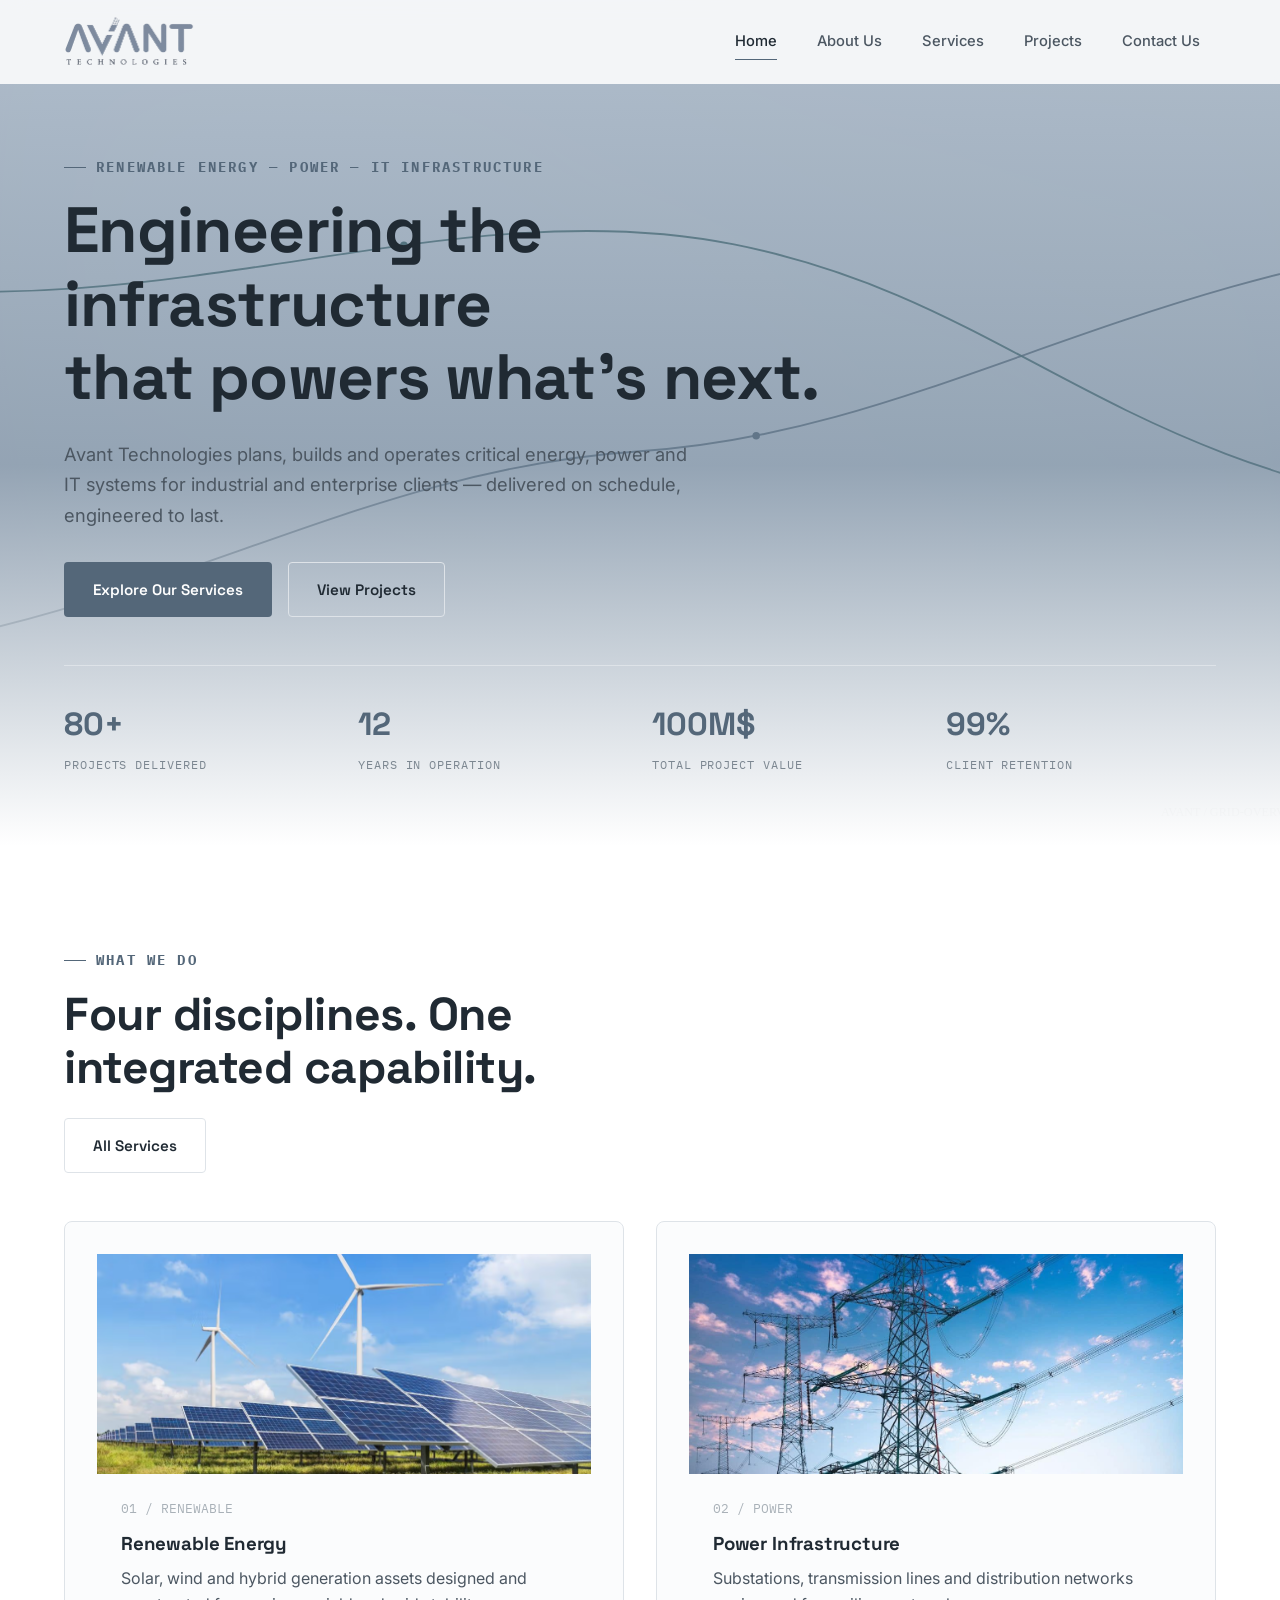
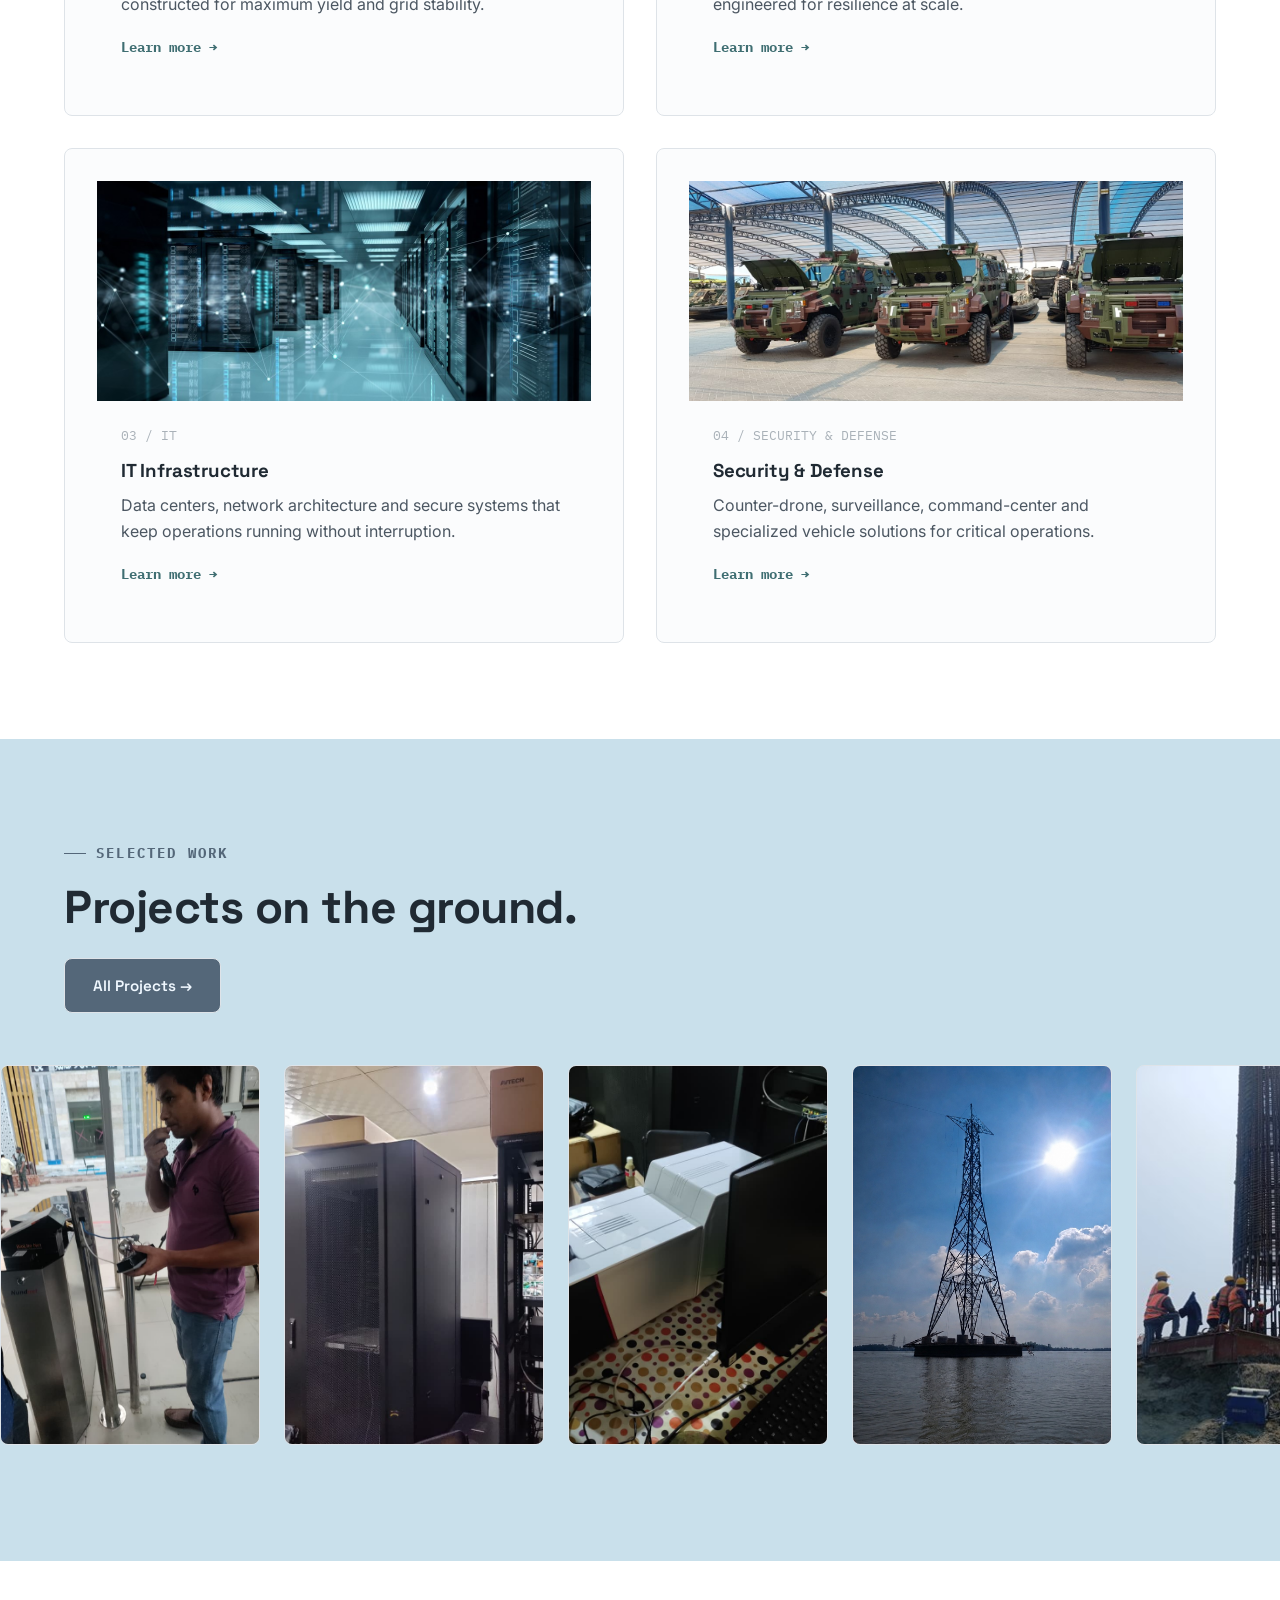
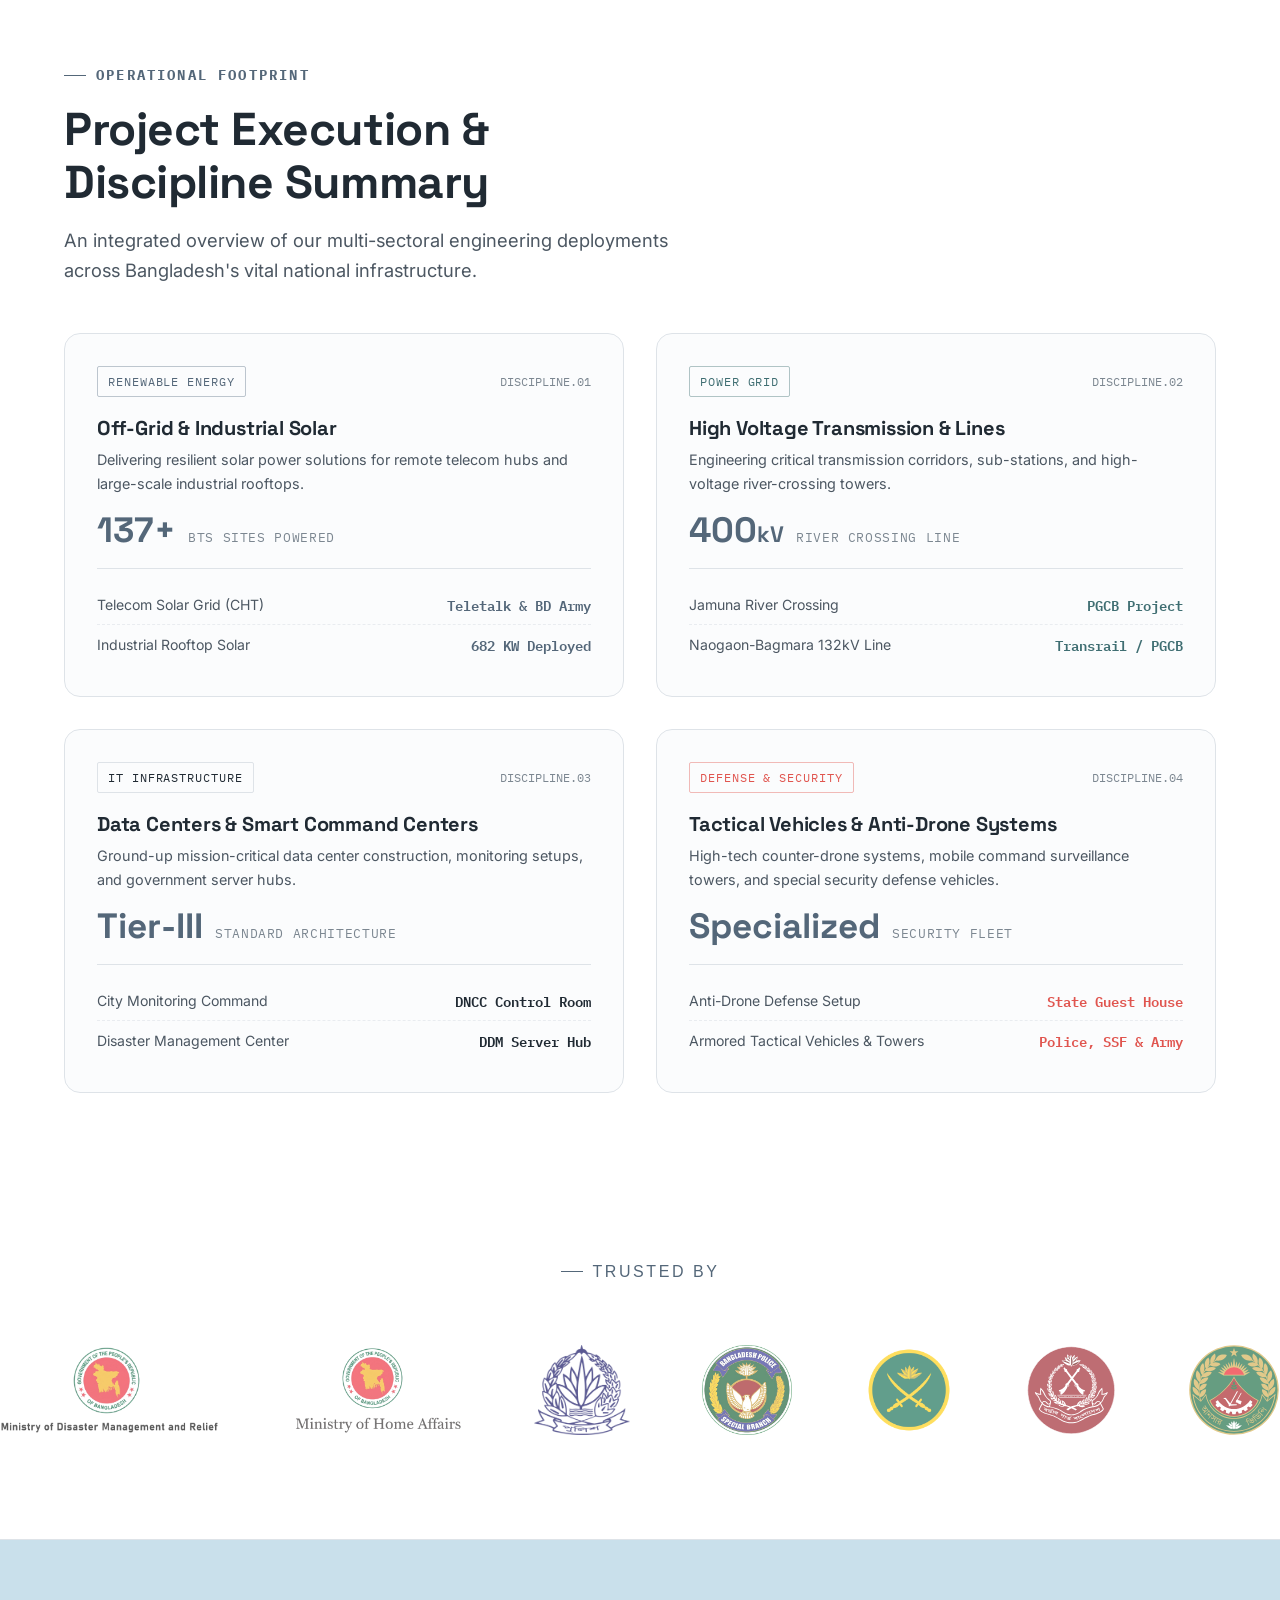
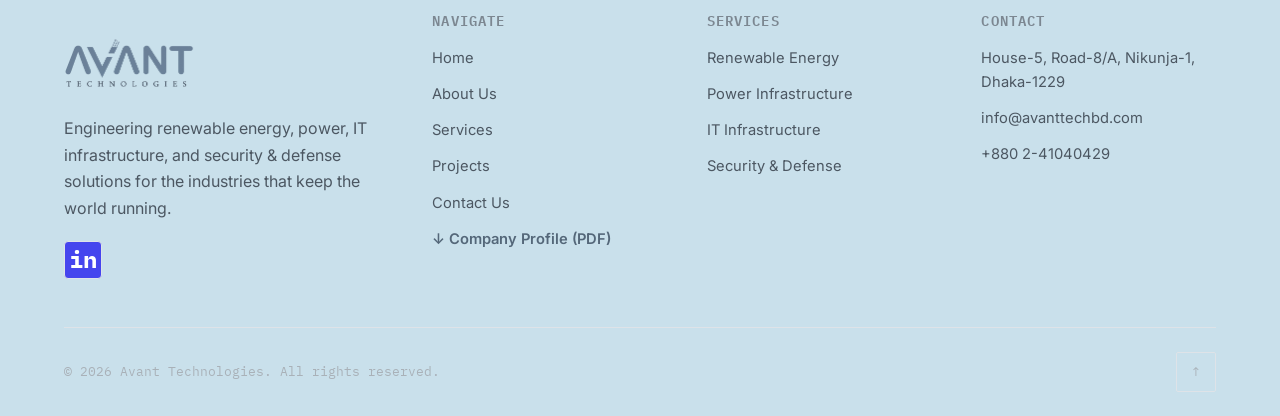
==== index.html @ 306dbb92 "August 25 2" ====
<!DOCTYPE html>
<html lang="en">
<head>
<meta charset="UTF-8">
<meta name="viewport" content="width=device-width, initial-scale=1.0">
<title>AVANT TECHNOLOGIES</title>
<meta name="description" content="Avant Technologies designs, builds and operates renewable energy, power infrastructure, IT infrastructure, and security &amp; defense solutions for industrial and enterprise clients.">
<link rel="icon" type="image/png" href="images/Avant Titel logo.png">

<!-- Fonts -->
<link rel="preconnect" href="https://fonts.googleapis.com">
<link rel="preconnect" href="https://fonts.gstatic.com" crossorigin>
<link href="https://fonts.googleapis.com/css2?family=Space+Grotesk:wght@500;600;700&family=Inter:wght@400;500;600&family=IBM+Plex+Mono:wght@400;500;600&display=swap" rel="stylesheet">

<!-- Global stylesheet -->
<link rel="stylesheet" href="css/universal.css">

<!-- ============================================================
     PAGE-SPECIFIC STYLES & DUAL-SIDE SLIDE SCROLL ANIMATIONS
     ============================================================ -->
<style>
  /* ---- Dynamic Two-Side Slide Animations ---- */
  .reveal-left {
    opacity: 0;
    transform: translateX(-60px);
    transition: opacity 1.5s cubic-bezier(0.16, 1, 0.3, 1), transform 1.5s cubic-bezier(0.16, 1, 0.3, 1);
    will-change: opacity, transform;
  }

  .reveal-right {
    opacity: 0;
    transform: translateX(60px);
    transition: opacity 1.5s cubic-bezier(0.16, 1, 0.3, 1), transform 1.5s cubic-bezier(0.16, 1, 0.3, 1);
    will-change: opacity, transform;
  }

  .reveal-left.is-visible,
  .reveal-right.is-visible {
    opacity: 1;
    transform: translateX(0);
  }

  /* Stagger Delays */
  .reveal-delay-1 { transition-delay: 0.1s; }
  .reveal-delay-2 { transition-delay: 0.22s; }
  .reveal-delay-3 { transition-delay: 0.34s; }
  .reveal-delay-4 { transition-delay: 0.46s; }

  /* ---- Hero Background Animation ---- */
  .home-hero { 
    position: relative; 
    min-height: 94vh; 
    display: flex; 
    align-items: flex-end; 
    background: #0d131a; 
    overflow: hidden; 
  }
  .hero-bg-glow {
    position: absolute;
    inset: 0;
    z-index: 0;
    background: 
      radial-gradient(circle at 20% 30%, rgba(84, 103, 121, 0.35) 0%, transparent 50%),
      radial-gradient(circle at 80% 70%, rgba(63, 110, 114, 0.3) 0%, transparent 50%),
      radial-gradient(circle at 50% 50%, rgba(130, 148, 167, 0.15) 0%, transparent 60%);
    filter: blur(50px);
    animation: heroPulse 12s ease-in-out infinite alternate;
  }
  @keyframes heroPulse {
    0% { transform: scale(1) translate(0, 0); }
    50% { transform: scale(1.08) translate(-2%, 2%); }
    100% { transform: scale(1.04) translate(2%, -2%); }
  }

  .hero-stats{ display:grid; grid-template-columns:repeat(4, 1fr); gap:24px; margin-top:48px; padding-top:32px; border-top:1px solid var(--line-700); width:100%; }
  .hero-stat .num{ font-family:var(--font-display); font-size:2rem; font-weight:700; color:var(--amber-500); }
  .hero-stat .lab{ font-family:var(--font-mono); font-size:.72rem; letter-spacing:.08em; text-transform:uppercase; color:var(--text-500); margin-top:4px; }

  /* ---- Services summary ---- */
  .svc-summary-card { 
    display: flex; 
    flex-direction: column; 
    border: 1px solid var(--line-700); 
    border-radius: var(--radius-md); 
    overflow: hidden; 
    background: var(--panel-700); 
    width: 100%; 
    transition: transform .4s cubic-bezier(0.16, 1, 0.3, 1), border-color .4s var(--ease), box-shadow .4s var(--ease); 
  }
  .svc-summary-card:hover { 
    transform: translateY(-8px); 
    border-color: var(--amber-500); 
    box-shadow: 0 16px 32px rgba(0,0,0,0.06);
  }
  
  .card-image-wrapper { width: 100%; height: 220px; overflow: hidden; background-color: var(--line-700); }
  .card-image-wrapper img { width: 100%; height: 100%; object-fit: cover; display: block; transition: transform .6s var(--ease); }
  .svc-summary-card:hover .card-image-wrapper img { transform: scale(1.06); }
  
  .card-content { padding: 24px; display: flex; flex-direction: column; flex-grow: 1; }
  .svc-summary-card .num{ font-family:var(--font-mono); font-size:.8rem; color:var(--text-700); }
  .svc-summary-card h3{ margin-top:14px; margin-bottom:10px; }
  .svc-summary-card a.svc-link{ display:inline-flex; align-items:center; gap:8px; margin-top:auto; padding-top:18px; font-family:var(--font-mono); font-size:.9rem; color:var(--teal-500); font-weight: bold; }
  .svc-summary-card a.svc-link .arrow{ transition:transform .3s var(--ease); }
  .svc-summary-card:hover a.svc-link .arrow{ transform:translateX(6px); }

  /* ---- Projects Infinite Portrait Slider ---- */
  .project-slider-viewport { overflow: hidden; width: 100%; padding-block: 20px; }
  .project-slider-track { display: flex; align-items: center; gap: 24px; width: max-content; animation: image-chain-scroll 35s linear infinite; }
  .project-slider-track:hover { animation-play-state: paused; }
  
  .project-slide-img { 
    width: 260px; 
    height: 380px; 
    aspect-ratio: 3 / 4;
    object-fit: cover; 
    border-radius: var(--radius-md); 
    border: 1px solid var(--line-700); 
    transition: transform .35s var(--ease), border-color .35s var(--ease), box-shadow .35s var(--ease);
    flex-shrink: 0;
  }
  .project-slide-img:hover { transform: translateY(-8px) scale(1.02); border-color: var(--amber-500); box-shadow: 0 12px 28px rgba(0,0,0,0.12); }

  @keyframes image-chain-scroll {
    from { transform: translateX(0); }
    to { transform: translateX(-50%); }
  }

  /* ---- NEW PROJECT EXECUTION & CAPABILITY SUMMARY GRID ---- */
  .summary-container {
    display: grid;
    grid-template-columns: 1fr 1fr;
    gap: 32px;
  }
  @media (max-width: 900px) {
    .summary-container { grid-template-columns: 1fr; }
  }

  .cap-card {
    background: var(--panel-700);
    border: 1px solid var(--line-700);
    border-radius: var(--radius-lg);
    padding: 32px;
    display: flex;
    flex-direction: column;
    justify-content: space-between;
    transition: transform .35s var(--ease), border-color .35s var(--ease), box-shadow .35s var(--ease);
  }
  .cap-card:hover {
    transform: translateY(-6px);
    border-color: var(--amber-500);
    box-shadow: 0 14px 30px rgba(0,0,0,0.05);
  }
  .cap-card-header {
    display: flex;
    justify-content: space-between;
    align-items: center;
    margin-bottom: 20px;
  }
  .cap-card-title {
    font-size: 1.25rem;
    font-weight: 700;
  }
  .cap-stat-row {
    display: flex;
    align-items: baseline;
    gap: 12px;
    margin-top: 16px;
    margin-bottom: 20px;
  }
  .cap-stat-num {
    font-family: var(--font-display);
    font-size: 2.2rem;
    font-weight: 700;
    color: var(--amber-500);
    line-height: 1;
  }
  .cap-stat-label {
    font-family: var(--font-mono);
    font-size: 0.8rem;
    color: var(--text-500);
    text-transform: uppercase;
    letter-spacing: .05em;
  }
  .cap-highlights {
    border-top: 1px solid var(--line-700);
    padding-top: 16px;
    margin-top: auto;
  }
  .cap-highlight-item {
    display: flex;
    align-items: center;
    justify-content: space-between;
    padding: 8px 0;
    font-size: 0.88rem;
    border-bottom: 1px dashed rgba(222, 227, 232, 0.6);
  }
  .cap-highlight-item:last-child {
    border-bottom: none;
  }

  .tag-security { color: #E0554F; border-color: rgba(224, 85, 79, 0.4); }

  /* ---- Clients marquee ---- */
  .clients-viewport{ overflow:hidden; padding-block:40px; }
  .clients-track{ display:flex; align-items:center; gap:72px; width:max-content; animation:scroll-x 26s linear infinite; }
  .clients-track img{ height:90px; width:auto; opacity:.65; transition:opacity .3s, transform .3s; }
  .clients-track img:hover{ opacity:1; transform: scale(1.05); }
  @keyframes scroll-x{ from{ transform:translateX(0); } to{ transform:translateX(-50%); } }

  @media (max-width: 700px) {
    .home-hero { min-height: 82vh; }
    .hero-stats { grid-template-columns: repeat(2, 1fr); gap: 16px; margin-top: 32px; padding-top: 24px; }
    .hero-stat .num { font-size: 1.6rem; }
    .card-image-wrapper { height: 200px; }
    .project-slide-img { width: 210px; height: 300px; }
    .project-slider-track { gap: 16px; animation-duration: 28s; }
    .cap-card { padding: 24px; }
    .clients-track { gap: 40px; }
    .clients-track img { height: 62px; }
  }
</style>
</head>
<body>

<!-- ============================================================
     HEADER / NAVIGATION
     ============================================================ -->
<header class="site-header">
  <div class="container nav-inner">
    <a href="index.html">
      <span><img src="images/Avant logo Transparent BG.png" alt="Avant Technologies Logo" style="width: 130px;"></span>
    </a>

    <nav class="nav-links" id="nav-links">
      <a href="index.html">Home</a>
      <a href="about.html">About Us</a>
      <a href="services.html">Services</a>
      <a href="projects.html">Projects</a>
      <a href="contact.html">Contact Us</a>
    </nav>
    <button class="nav-toggle" type="button" aria-label="Toggle navigation" aria-controls="nav-links" aria-expanded="false">
      <span></span><span></span><span></span>
    </button>
  </div>
</header>

<main>

  <!-- ============================================================
       HERO (SLIDES FROM LEFT & RIGHT)
       ============================================================ -->
  <section class="hero home-hero">
    <div class="hero-bg-glow" aria-hidden="true"></div>
    <img src="images/hero/hero-home.svg" alt="" class="hero-bg" aria-hidden="true">
    <div class="hero-scrim" aria-hidden="true"></div>
    <div class="container hero-content">
      <p class="eyebrow reveal-left">Renewable Energy — Power — IT Infrastructure</p>
      <h1 class="h1 hero-title reveal-left reveal-delay-1">Engineering the infrastructure<br>that powers what's next.</h1>
      <p class="lede mt-24 reveal-left reveal-delay-2">Avant Technologies plans, builds and operates critical energy, power and IT systems for industrial and enterprise clients — delivered on schedule, engineered to last.</p>
      <div class="hero-foot reveal-left reveal-delay-3">
        <a href="services.html" class="btn btn-primary">Explore Our Services</a>
        <a href="projects.html" class="btn btn-outline">View Projects</a>
      </div>

      <div class="hero-stats reveal-right reveal-delay-4">
        <div class="hero-stat">
          <div class="num"><span class="counter" data-target="80">0</span>+</div>
          <div class="lab">Projects Delivered</div>
        </div>
        <div class="hero-stat">
          <div class="num"><span class="counter" data-target="12">0</span></div>
          <div class="lab">Years in Operation</div>
        </div>
        <div class="hero-stat">
          <div class="num"><span class="counter" data-target="100" data-suffix="M$">0</span></div>
          <div class="lab">Total Project Value</div>
        </div>
        <div class="hero-stat">
          <div class="num"><span class="counter" data-target="99" data-suffix="%">0</span></div>
          <div class="lab">Client Retention</div>
        </div>
      </div>
    </div>
  </section>

  <!-- ============================================================
       OUR SERVICES — SUMMARY
       ============================================================ -->
  <section class="section" id="services-summary">
    <div class="container">
      <div class="flex-between section-head" style="align-items:flex-end; flex-wrap:wrap; gap:24px;">
        <div class="reveal-left">
          <p class="eyebrow">What We Do</p>
          <h2 class="h2">Four disciplines. One integrated capability.</h2>
        </div>
        <a href="services.html" class="btn btn-outline reveal-right">All Services</a>
      </div>

      <div class="grid grid-2">
        <!-- Card 1 (From Left) -->
        <div class="card svc-summary-card reveal-left reveal-delay-1">
          <div class="card-image-wrapper">
            <img src="images/services/Renewable Energy.avif" alt="Renewable Energy">
          </div>
          <div class="card-content">
            <div class="num">01 / RENEWABLE</div>
            <h3>Renewable Energy</h3>
            <p>Solar, wind and hybrid generation assets designed and constructed for maximum yield and grid stability.</p>
            <a href="services.html#renewable" class="svc-link">Learn more <span class="arrow">→</span></a>
          </div>
        </div>

        <!-- Card 2 (From Left/Center) -->
        <div class="card svc-summary-card reveal-left reveal-delay-2">
          <div class="card-image-wrapper">
            <img src="images/services/Power Infrastructure.jpg" alt="Power Infrastructure">
          </div>
          <div class="card-content">
            <div class="num">02 / POWER</div>
            <h3>Power Infrastructure</h3>
            <p>Substations, transmission lines and distribution networks engineered for resilience at scale.</p>
            <a href="services.html#power" class="svc-link">Learn more <span class="arrow">→</span></a>
          </div>
        </div>

        <!-- Card 3 (From Right) -->
        <div class="card svc-summary-card reveal-right reveal-delay-3">
          <div class="card-image-wrapper">
            <img src="images/services/IT infrastructure.jpg" alt="IT Infrastructure">
          </div>
          <div class="card-content">
            <div class="num">03 / IT</div>
            <h3>IT Infrastructure</h3>
            <p>Data centers, network architecture and secure systems that keep operations running without interruption.</p>
            <a href="services.html#it-infrastructure" class="svc-link">Learn more <span class="arrow">→</span></a>
          </div>
        </div>
        <div class="card svc-summary-card reveal-right reveal-delay-4">
          <div class="card-image-wrapper">
            <img src="images/projects/Anti Riot Truck Picture 1.jpg" alt="Security and Defense anti-drone system">
          </div>
          <div class="card-content">
            <div class="num">04 / SECURITY &amp; DEFENSE</div>
            <h3>Security &amp; Defense</h3>
            <p>Counter-drone, surveillance, command-center and specialized vehicle solutions for critical operations.</p>
            <a href="services.html#security-defense" class="svc-link">Learn more <span class="arrow">→</span></a>
          </div>
        </div>
      </div>
    </div>
  </section>

  <!-- ============================================================
       OUR PROJECTS — INFINITE PORTRAIT SLIDER
       ============================================================ -->
  <section class="section" style="background:var(--navy-800);" id="projects-showcase">
    <div class="container">
      <div class="flex-between section-head" style="align-items:flex-end; flex-wrap:wrap; gap:24px; margin-bottom:32px;">
        <div class="reveal-left">
          <p class="eyebrow">Selected Work</p>
          <h2 class="h2">Projects on the ground.</h2>
        </div>
        <a href="projects.html" class="btn btn-outline reveal-right" style="background:var(--amber-500); color: aliceblue; border-radius: 8px;">All Projects &#8594;</a>
      </div>
    </div>

    <!-- Slider Container slides from Right -->
    <div class="project-slider-viewport reveal-right reveal-delay-2">
      <div class="project-slider-track" id="project-gallery-track">
        <!-- Original Set of Images -->
        <img class="project-slide-img" src="images/projects/Ansar picture 1.jpeg" alt="Ansar Project Image 1">
        <img class="project-slide-img" src="images/projects/Ansar picture 2.jpeg" alt="Ansar Project Image 2">
        <img class="project-slide-img" src="images/projects/Ansar picture 3.jpeg" alt="Ansar Project Image 3">
        <img class="project-slide-img" src="images/projects/Project J Picture 1.jpeg" alt="Project J Picture 1">
        <img class="project-slide-img" src="images/projects/Project J Picture 2.jpg" alt="Project J Picture 2">
        <img class="project-slide-img" src="images/projects/Project J Picture 3.jpg" alt="Project J Picture 3">
        <img class="project-slide-img" src="images/projects/Project J Picture 4.jpg" alt="Project J Picture 4">
        <img class="project-slide-img" src="images/projects/Anti Drone Picture 1.jpeg" alt="Anti Drone Picture 1">
        <img class="project-slide-img" src="images/projects/Anti Drone Picture 2.jpeg" alt="Anti Drone Picture 2">
        <img class="project-slide-img" src="images/projects/Anti Drone Picture 3.jpeg" alt="Anti Drone Picture 3">
        <img class="project-slide-img" src="images/projects/Anti Riot Truck Picture 1.jpg" alt="Anti Riot Truck Picture 1">
        <img class="project-slide-img" src="images/projects/APC Picture 1.png" alt="APC Picture 1">
        <img class="project-slide-img" src="images/projects/ATV Picture 1.jpeg" alt="ATV Picture 1">
        <img class="project-slide-img" src="images/projects/ATV Picture 2.jpeg" alt="ATV Picture 2">
        <img class="project-slide-img" src="images/projects/Avant Office Picture 1.jpeg" alt="Avant Office Picture 1">
        <img class="project-slide-img" src="images/projects/Baggage Scanners Picture 1.jpeg" alt="Baggage Scanners Picture 1">
        <img class="project-slide-img" src="images/projects/Body Cam Picture 1.png" alt="Body Cam Picture 1">
        <img class="project-slide-img" src="images/projects/Body Cam Picture 2.jpeg" alt="Body Cam Picture 2">
        <img class="project-slide-img" src="images/projects/Body Cam Picture 3.jpeg" alt="Body Cam Picture 3">
        <img class="project-slide-img" src="images/projects/Body Guard Pro Picture 1.jpeg" alt="Body Guard Pro Picture 1">
        <img class="project-slide-img" src="images/projects/BSRS Picture 1.jpeg" alt="BSRS Picture 1">
        <img class="project-slide-img" src="images/projects/BSRS Picture 2.jpeg" alt="BSRS Picture 2">
        <img class="project-slide-img" src="images/projects/BSRS Picture 3.jpeg" alt="BSRS Picture 3">
        <img class="project-slide-img" src="images/projects/BTS picture 1.jpeg" alt="BTS Picture 1">
        <img class="project-slide-img" src="images/projects/BTS picture 2.jpeg" alt="BTS Picture 2">
        <img class="project-slide-img" src="images/projects/BTS picture 3.jpeg" alt="BTS Picture 3">
        <img class="project-slide-img" src="images/projects/BTS Tower Solar Picture 1.jpeg" alt="BTS Tower Solar Picture 1">
        <img class="project-slide-img" src="images/projects/BTS Tower Solar Picture 2.jpeg" alt="BTS Tower Solar Picture 2">
        <img class="project-slide-img" src="images/projects/BTS Tower Solar Picture 3.jpeg" alt="BTS Tower Solar Picture 3">
        <img class="project-slide-img" src="images/projects/Bullet Proof jacket Picture 1.png" alt="Bullet Proof Jacket Picture 1">
        <img class="project-slide-img" src="images/projects/Bullet Proof jacket Picture 2.png" alt="Bullet Proof Jacket Picture 2">
        <img class="project-slide-img" src="images/projects/Bullet Proof jacket Picture 3.png" alt="Bullet Proof Jacket Picture 3">
        <img class="project-slide-img" src="images/projects/BUP Lab Picture 1.jpeg" alt="BUP Lab Picture 1">
        <img class="project-slide-img" src="images/projects/BUP Lab Picture 2.jpeg" alt="BUP Lab Picture 2">
        <img class="project-slide-img" src="images/projects/CCV Picture 1.jpg" alt="CCV Picture 1">
        <img class="project-slide-img" src="images/projects/DDM Picture 1.jpeg" alt="DDM Picture 1">
        <img class="project-slide-img" src="images/projects/DDM Picture 2.jpeg" alt="DDM Picture 2">
        <img class="project-slide-img" src="images/projects/DDM Picture 3.jpeg" alt="DDM Picture 3">
        <img class="project-slide-img" src="images/projects/DNCC CCTV Picture 1.jpeg" alt="DNCC CCTV Picture 1">
        <img class="project-slide-img" src="images/projects/DNCC CCTV Picture 2.jpeg" alt="DNCC CCTV Picture 2">
        <img class="project-slide-img" src="images/projects/DNCC CCTV Picture 3.jpeg" alt="DNCC CCTV Picture 3">
        <img class="project-slide-img" src="images/projects/DNCC1 Picture 1.jpeg" alt="DNCC1 Picture 1">
        <img class="project-slide-img" src="images/projects/DNCC1 Picture 2.jpeg" alt="DNCC1 Picture 2">
        <img class="project-slide-img" src="images/projects/DSCC Picture 1.jpeg" alt="DSCC Picture 1">
        <img class="project-slide-img" src="images/projects/DSCC Picture 2.jpeg" alt="DSCC Picture 2">
        <img class="project-slide-img" src="images/projects/Explosive detector Picture 1.jpeg" alt="Explosive Detector Picture 1">
        <img class="project-slide-img" src="images/projects/Explosive detector Picture 2.jpeg" alt="Explosive Detector Picture 2">
        <img class="project-slide-img" src="images/projects/FSCD Picture 1.jpg" alt="FSCD Picture 1">
        <img class="project-slide-img" src="images/projects/FSCD Picture 2.jpg" alt="FSCD Picture 2">
        <img class="project-slide-img" src="images/projects/FSCD Picture 3.jpg" alt="FSCD Picture 3">
        <img class="project-slide-img" src="images/projects/IFP Picture 1.jpeg" alt="IFP Picture 1">
        <img class="project-slide-img" src="images/projects/IFP Picture 2.jpeg" alt="IFP Picture 2">
        <img class="project-slide-img" src="images/projects/Mymensingh picture 1.jpeg" alt="Mymensingh Picture 1">
        <img class="project-slide-img" src="images/projects/Mymensingh picture 2.jpeg" alt="Mymensingh Picture 2">
        <img class="project-slide-img" src="images/projects/Mymensingh picture 3.jpeg" alt="Mymensingh Picture 3">
        <img class="project-slide-img" src="images/projects/NAOGAON-BAGMARA I 32KV Picture1.jpg" alt="NAOGAON-BAGMARA Transmission Line">
        <img class="project-slide-img" src="images/projects/PA System Picture 1.jpeg" alt="PA System Picture 1">
        <img class="project-slide-img" src="images/projects/Portable Surveillance Tower Picture 1.jpg" alt="Portable Surveillance Tower Picture 1">
        <img class="project-slide-img" src="images/projects/Portable Surveillance Tower Picture 2.jpg" alt="Portable Surveillance Tower Picture 2">
        <img class="project-slide-img" src="images/projects/Portable Surveillance Tower Picture 3.jpg" alt="Portable Surveillance Tower Picture 3">
        
        <img class="project-slide-img" src="images/projects/Road Block Picture 1.jpeg" alt="Road Block Picture 1">
        <img class="project-slide-img" src="images/projects/Road Block Picture 2.jpeg" alt="Road Block Picture 2">
        <img class="project-slide-img" src="images/projects/SBSS Picture 1.jpeg" alt="SBSS Picture 1">
        <img class="project-slide-img" src="images/projects/SBSS Picture 2.jpeg" alt="SBSS Picture 2">
        <img class="project-slide-img" src="images/projects/SBSS Picture 3.jpeg" alt="SBSS Picture 3">
        <img class="project-slide-img" src="images/projects/Security Archways Picture 1.jpeg" alt="Security Archways Picture 1">
        <img class="project-slide-img" src="images/projects/Speed boat Picture 1.png" alt="Speed Boat Picture 1">
        <img class="project-slide-img" src="images/projects/Speed boat Picture 2.png" alt="Speed Boat Picture 2">
        <img class="project-slide-img" src="images/projects/SSC picture 1.jpeg" alt="SSC Picture 1">
        <img class="project-slide-img" src="images/projects/Trend Setter Solar Picture 1.png" alt="Trend Setter Solar Picture 1">
        <img class="project-slide-img" src="images/projects/Vehicle Scanner Picture 1.jpeg" alt="Vehicle Scanner Picture 1">
        <img class="project-slide-img" src="images/projects/Vehicle Scanner Picture 2.jpeg" alt="Vehicle Scanner Picture 2">
      </div>
    </div>
  </section>

  <!-- ============================================================
       PROJECT SUMMARY & CORE CAPABILITIES (UPDATED REALISTIC VIEW)
       ============================================================ -->
  <section class="section" id="dashboard">
    <div class="container">
      <div class="section-head reveal-left">
        <p class="eyebrow">Operational Footprint</p>
        <h2 class="h2">Project Execution &amp; Discipline Summary</h2>
        <p class="lede mt-16">An integrated overview of our multi-sectoral engineering deployments across Bangladesh's vital national infrastructure.</p>
      </div>

      <div class="summary-container">

        <!-- 1. Renewable Energy Capability -->
        <div class="cap-card reveal-left reveal-delay-1">
          <div>
            <div class="cap-card-header">
              <span class="tag tag-amber">Renewable Energy</span>
              <span class="mono" style="font-size:.78rem; color:var(--text-500);">DISCIPLINE.01</span>
            </div>
            <h3 class="cap-card-title">Off-Grid &amp; Industrial Solar</h3>
            <p class="mt-8" style="font-size:.9rem;">Delivering resilient solar power solutions for remote telecom hubs and large-scale industrial rooftops.</p>
            
            <div class="cap-stat-row">
              <span class="cap-stat-num">137+</span>
              <span class="cap-stat-label">BTS Sites Powered</span>
            </div>
          </div>

          <div class="cap-highlights">
            <div class="cap-highlight-item">
              <span style="color:var(--text-300);">Telecom Solar Grid (CHT)</span>
              <span class="mono" style="color:var(--amber-500); font-weight:600;">Teletalk &amp; BD Army</span>
            </div>
            <div class="cap-highlight-item">
              <span style="color:var(--text-300);">Industrial Rooftop Solar</span>
              <span class="mono" style="color:var(--amber-500); font-weight:600;">682 KW Deployed</span>
            </div>
          </div>
        </div>

        <!-- 2. Power Infrastructure Capability -->
        <div class="cap-card reveal-right reveal-delay-1">
          <div>
            <div class="cap-card-header">
              <span class="tag tag-teal">Power Grid</span>
              <span class="mono" style="font-size:.78rem; color:var(--text-500);">DISCIPLINE.02</span>
            </div>
            <h3 class="cap-card-title">High Voltage Transmission &amp; Lines</h3>
            <p class="mt-8" style="font-size:.9rem;">Engineering critical transmission corridors, sub-stations, and high-voltage river-crossing towers.</p>
            
            <div class="cap-stat-row">
              <span class="cap-stat-num">400<span style="font-size:1.4rem;">kV</span></span>
              <span class="cap-stat-label">River Crossing Line</span>
            </div>
          </div>

          <div class="cap-highlights">
            <div class="cap-highlight-item">
              <span style="color:var(--text-300);">Jamuna River Crossing</span>
              <span class="mono" style="color:var(--teal-500); font-weight:600;">PGCB Project</span>
            </div>
            <div class="cap-highlight-item">
              <span style="color:var(--text-300);">Naogaon-Bagmara 132kV Line</span>
              <span class="mono" style="color:var(--teal-500); font-weight:600;">Transrail / PGCB</span>
            </div>
          </div>
        </div>

        <!-- 3. IT & Data Infrastructure -->
        <div class="cap-card reveal-left reveal-delay-2">
          <div>
            <div class="cap-card-header">
              <span class="tag" style="color:var(--text-100);">IT Infrastructure</span>
              <span class="mono" style="font-size:.78rem; color:var(--text-500);">DISCIPLINE.03</span>
            </div>
            <h3 class="cap-card-title">Data Centers &amp; Smart Command Centers</h3>
            <p class="mt-8" style="font-size:.9rem;">Ground-up mission-critical data center construction, monitoring setups, and government server hubs.</p>
            
            <div class="cap-stat-row">
              <span class="cap-stat-num">Tier-III</span>
              <span class="cap-stat-label">Standard Architecture</span>
            </div>
          </div>

          <div class="cap-highlights">
            <div class="cap-highlight-item">
              <span style="color:var(--text-300);">City Monitoring Command</span>
              <span class="mono" style="font-weight:600;">DNCC Control Room</span>
            </div>
            <div class="cap-highlight-item">
              <span style="color:var(--text-300);">Disaster Management Center</span>
              <span class="mono" style="font-weight:600;">DDM Server Hub</span>
            </div>
          </div>
        </div>

        <!-- 4. Security & Tactical Defense Solutions -->
        <div class="cap-card reveal-right reveal-delay-2">
          <div>
            <div class="cap-card-header">
              <span class="tag tag-security">Defense &amp; Security</span>
              <span class="mono" style="font-size:.78rem; color:var(--text-500);">DISCIPLINE.04</span>
            </div>
            <h3 class="cap-card-title">Tactical Vehicles &amp; Anti-Drone Systems</h3>
            <p class="mt-8" style="font-size:.9rem;">High-tech counter-drone systems, mobile command surveillance towers, and special security defense vehicles.</p>
            
            <div class="cap-stat-row">
              <span class="cap-stat-num">Specialized</span>
              <span class="cap-stat-label">Security Fleet</span>
            </div>
          </div>

          <div class="cap-highlights">
            <div class="cap-highlight-item">
              <span style="color:var(--text-300);">Anti-Drone Defense Setup</span>
              <span class="mono" style="color:#E0554F; font-weight:600;">State Guest House</span>
            </div>
            <div class="cap-highlight-item">
              <span style="color:var(--text-300);">Armored Tactical Vehicles &amp; Towers</span>
              <span class="mono" style="color:#E0554F; font-weight:600;">Police, SSF &amp; Army</span>
            </div>
          </div>
        </div>

      </div>
    </div>
  </section>

  <!-- ============================================================
       OUR CLIENTS — LOGO BANNER
       ============================================================ -->
  <section class="section-tight" id="clients">
    <div class="container text-center reveal-left" style="margin-bottom:8px;">
      <p class="eyebrow" style="justify-content:center; font: 1em sans-serif;">Trusted By</p>
    </div>
    <div class="clients-viewport reveal-right reveal-delay-1">
      <div class="clients-track">
        <img src="images/clients/DDM.png" alt="DDM">
        <img src="images/clients/Home Mnister.png" alt="Home Minister of Bangladesh">
        <img src="images/clients/Bangladesh_Police_Emblem.svg.webp" alt="Bangladesh Police">
        <img src="images/clients/SpecialBranch.png" alt="Special Branch">
        <img src="images/clients/BD Army.png" alt="Bangladesh Army">
        <img src="images/clients/BGB.svg" alt="Border Gaurd Bangladesh">
        <img src="images/clients/Bangladesh_Ansar.svg" alt="Ansar">
        <img src="images/clients/DNCC.svg" alt="DNCC">
        <img src="images/clients/SCC.webp" alt="SCC">
        <img src="images/clients/DSCC.svg" alt="DSCC">
        <img src="images/clients/SSF.svg" alt="Spacial Sequrity Force">
        <img src="images/clients/BUP.webp" alt="BUP">
        <img style="height: 40Px;" src="images/clients/Transrail.webp" alt="Transrail">
        <img src="images/clients/PGCB.png" alt="PGCB">
        <!-- duplicated set for seamless marquee loop -->
        <img src="images/clients/DDM.png" alt="DDM">
        <img src="images/clients/Home Mnister.png" alt="Home Minister of Bangladesh" aria-hidden="true">
        <img src="images/clients/Bangladesh_Police_Emblem.svg.webp" alt="Bangladesh Police" aria-hidden="true">
        <img src="images/clients/Bangladesh_Ansar.svg" alt="Ansar">
        <img src="images/clients/BD Army.png" alt="Bangladesh Army">
        <img src="images/clients/BGB.svg" alt="Border Gaurd Bangladesh" aria-hidden="true">
        <img src="images/clients/SpecialBranch.png" alt="Special Branch">
        <img src="images/clients/DNCC.svg" alt="DNCC">
        <img src="images/clients/DSCC.svg" alt="DSCC">
        <img src="images/clients/SCC.webp" alt="SCC">
        <img src="images/clients/SSF.svg" alt="Spacial Sequrity Force">
        <img src="images/clients/PGCB.png" alt="PGCB">
        <img style="height: 40Px;" src="images/clients/Transrail.webp" alt="Transrail">
        <img src="images/clients/BUP.webp" alt="BUP">
      </div>
    </div>
  </section>

</main>

<!-- ============================================================
     FOOTER (STATIC / NO ANIMATION)
     ============================================================ -->
<footer class="site-footer">
  <div class="container">
    <div class="footer-grid">
      <div>
        <a href="index.html">
          <span style="padding: 10px;"><img src="images/Avant logo Transparent BG.png" alt="Avant Technologies Logo" style="width: 130px;"></span>
        </a>
        <p>Engineering renewable energy, power, IT infrastructure, and security &amp; defense solutions for the industries that keep the world running.</p>
        <div class="footer-social">
          <a href="https://www.linkedin.com/company/m-s-avant-technologies/" aria-label="LinkedIn">in</a>
        </div>
      </div>
      <div class="footer-col">
        <h4>Navigate</h4>
        <ul>
          <li><a href="index.html">Home</a></li>
          <li><a href="about.html">About Us</a></li>
          <li><a href="services.html">Services</a></li>
          <li><a href="projects.html">Projects</a></li>
          <li><a href="contact.html">Contact Us</a></li>
          <li><a href="assets/Avant_Technologies_Company_Profile.pdf" download style="color:var(--amber-500); font-weight:600;">↓ Company Profile (PDF)</a></li>
        </ul>
      </div>
      <div class="footer-col">
        <h4>Services</h4>
        <ul>
          <li><a href="services.html#renewable">Renewable Energy</a></li>
          <li><a href="services.html#power">Power Infrastructure</a></li>
          <li><a href="services.html#it-infrastructure">IT Infrastructure</a></li>
          <li><a href="services.html#security-defense">Security &amp; Defense</a></li>
        </ul>
      </div>
      <div class="footer-col">
        <h4>Contact</h4>
        <ul>
          <li>House-5, Road-8/A, Nikunja-1, Dhaka-1229</li>
          <li><a href="mailto:info@avanttechbd.com">info@avanttechbd.com</a></li>
          <li><a href="tel:+880 2-41040429">+880 2-41040429</a></li>
        </ul>
      </div>
    </div>
    <div class="footer-bottom">
      <span>&copy; <span class="current-year">2026</span> Avant Technologies. All rights reserved.</span>
      <a href="#top" class="back-to-top" aria-label="Back to top">↑</a>
    </div>
  </div>
</footer>

<script src="js/main.js"></script>
<script>
  /* Observer for Left & Right Slide Animations */
  document.addEventListener('DOMContentLoaded', function () {
    var slideEls = document.querySelectorAll('.reveal-left, .reveal-right');
    if ('IntersectionObserver' in window && slideEls.length) {
      var slideObs = new IntersectionObserver(function (entries) {
        entries.forEach(function (entry) {
          if (entry.isIntersecting) {
            entry.target.classList.add('is-visible');
            slideObs.unobserve(entry.target);
          }
        });
      }, { threshold: 0.15 });
      slideEls.forEach(function (el) { slideObs.observe(el); });
    } else {
      slideEls.forEach(function (el) { el.classList.add('is-visible'); });
    }
  });
</script>
</body>
</html>
---- css/universal.css ----
/* ==========================================================================
   AVANT TECHNOLOGIES — UNIVERSAL STYLESHEET
   Global tokens, reset, typography, header, footer, layout & utilities.
   ========================================================================== */

/* --------------------------------------------------------------------------
   1. DESIGN TOKENS
   -------------------------------------------------------------------------- */
:root{
  --navy-900:#FFFFFF;   /* page background */
  --navy-800:#c9e0eb;   /* alt background */
  --panel-700:#FBFCFD;  /* card / panel surfaces */
  --panel-600:#EEF1F3;  /* elevated panel / hover */
  --line-700:#DEE3E8;   /* hairline borders, grid lines */

  --amber-500:#546779;  /* primary brand accent */
  --amber-400:#8294A7;  /* lighter brand accent */
  --teal-500:#3F6E72;   /* complementary slate-teal */
  --teal-400:#6FA39C;

  --text-100:#202A33;   /* primary text */
  --text-300:#4C5762;   /* secondary text */
  --text-500:#7C8791;   /* muted text */
  --text-700:#A9B1B8;   /* faint text */

  --ink-900:#FFFFFF;

  /* Typography */
  --font-display:'Space Grotesk', 'Helvetica Neue', Arial, sans-serif;
  --font-body:'Inter', 'Helvetica Neue', Arial, sans-serif;
  --font-mono:'IBM Plex Mono', 'Courier New', monospace;

  /* Layout */
  --container-w: 1200px;
  --header-h: 84px;
  --radius-sm: 4px;
  --radius-md: 8px;
  --radius-lg: 16px;

  /* Motion */
  --ease: cubic-bezier(.4,0,.2,1);
  --dur: .35s;
}

/* --------------------------------------------------------------------------
   2. RESET
   -------------------------------------------------------------------------- */
*, *::before, *::after{ box-sizing:border-box; margin:0; padding:0; }
html{ 
  scroll-behavior:smooth; 
  overflow-x:hidden;
  width:100%;
}
@media (prefers-reduced-motion: reduce){
  html{ scroll-behavior:auto; }
  *, *::before, *::after{ animation-duration:.01ms !important; animation-iteration-count:1 !important; transition-duration:.01ms !important; scroll-behavior:auto !important; }
}
body{
  background:var(--navy-900);
  color:var(--text-100);
  font-family:var(--font-body);
  font-size:16px;
  line-height:1.65;
  -webkit-font-smoothing:antialiased;
  overflow-x:hidden;
  width:100%;
  position:relative;
}
img{ max-width:100%; height:auto; display:block; }
a{ color:inherit; text-decoration:none; }
ul{ list-style:none; }
button, input, textarea, select{ font:inherit; color:inherit; }
button{ cursor:pointer; background:none; border:none; }
h1,h2,h3,h4,h5{ font-family:var(--font-display); font-weight:700; line-height:1.15; letter-spacing:-0.01em; }
p{ color:var(--text-300); }

a:focus-visible, button:focus-visible, input:focus-visible, textarea:focus-visible, select:focus-visible{
  outline:2px solid var(--amber-500);
  outline-offset:3px;
  border-radius:2px;
}

/* --------------------------------------------------------------------------
   3. TYPE SCALE
   -------------------------------------------------------------------------- */
.h1{ font-size:clamp(2rem, 5vw, 4.2rem); }
.h2{ font-size:clamp(1.7rem, 3.6vw, 3rem); }
.h3{ font-size:clamp(1.25rem, 2.2vw, 1.9rem); }
.eyebrow{
  display:inline-flex; align-items:center; gap:10px;
  font-family:var(--font-mono); font-size:0.85rem; letter-spacing:.16em;
  font-weight: 700;
  text-transform:uppercase; color:var(--amber-500);
  margin-bottom:16px;
}
.eyebrow::before{ content:""; width:22px; height:1px; background:var(--amber-500); display:inline-block; }
.lede{ font-size:1.15rem; color:var(--text-300); max-width:640px; }

/* --------------------------------------------------------------------------
   4. LAYOUT / GRID UTILITIES
   -------------------------------------------------------------------------- */
.container{ width:100%; max-width:var(--container-w); margin-inline:auto; padding-inline:24px; }
.section{ padding-block:96px; position:relative; overflow:hidden; }
.section-tight{ padding-block:64px; position:relative; overflow:hidden; }

@media (max-width:768px){
  .section{ padding-block:56px; }
  .section-tight{ padding-block:36px; }
  .container{ padding-inline:16px; }
}

.grid{ display:grid; gap:32px; }
.grid-2{ grid-template-columns:repeat(2,1fr); }
.grid-3{ grid-template-columns:repeat(3,1fr); }
.grid-4{ grid-template-columns:repeat(4,1fr); }
@media (max-width:900px){
  .grid-2, .grid-3, .grid-4{ grid-template-columns:1fr; gap:20px; }
}

.flex{ display:flex; }
.flex-between{ display:flex; align-items:center; justify-content:space-between; }
.flex-center{ display:flex; align-items:center; justify-content:center; }
.text-center{ text-align:center; margin-inline:auto; }

/* --------------------------------------------------------------------------
   5. BUTTONS
   -------------------------------------------------------------------------- */
.btn{
  display:inline-flex; align-items:center; justify-content:center; gap:10px;
  padding:14px 28px; font-family:var(--font-display); font-weight:600; font-size:.95rem;
  border-radius:var(--radius-sm); border:1px solid transparent; transition:all var(--dur) var(--ease);
  white-space:nowrap; text-align:center;
}
.btn-primary{ background:var(--amber-500); color:var(--ink-900); }
.btn-primary:hover{ background:var(--amber-400); transform:translateY(-2px); box-shadow:0 10px 24px rgba(95,116,136,.25); }
.btn-outline{ background:transparent; color:var(--text-100); border-color:var(--line-700); }
.btn-outline:hover{ border-color:var(--amber-500); color:var(--amber-500); }
.btn-sm{ padding:10px 20px; font-size:.85rem; }

@media(max-width:480px){
  .btn{ width:100%; padding:12px 18px; }
}

/* --------------------------------------------------------------------------
   6. HEADER / NAVIGATION & RESPONSIVE DRAWER
   -------------------------------------------------------------------------- */
.site-header{
  position:fixed; top:0; left:0; right:0; z-index:1000;
  height:var(--header-h);
  display:flex; align-items:center;
  background:rgba(255, 255, 255, 0.85);
  backdrop-filter:blur(14px); -webkit-backdrop-filter:blur(14px);
  border-bottom:1px solid transparent;
  transition:border-color var(--dur) var(--ease), background var(--dur) var(--ease);
}
.site-header.is-scrolled{
  border-bottom-color:var(--line-700);
  background:rgba(255, 255, 255, 0.98);
  box-shadow:0 4px 18px rgba(32,42,51,.04);
}
.nav-inner{ display:flex; align-items:center; justify-content:space-between; width:100%; }

.nav-links{ display:flex; align-items:center; gap:8px; }
.nav-links a{
  position:relative; padding:10px 16px; font-size:.92rem; font-weight:500; color:var(--text-300);
  transition:color var(--dur) var(--ease);
}
.nav-links a::after{
  content:""; position:absolute; left:16px; right:16px; bottom:4px; height:1px;
  background:var(--amber-500); transform:scaleX(0); transform-origin:left; transition:transform var(--dur) var(--ease);
}
.nav-links a:hover, .nav-links a.active{ color:var(--text-100); }
.nav-links a:hover::after, .nav-links a.active::after{ transform:scaleX(1); }

/* Hamburger Toggle Button */
.nav-toggle{
  display:none; flex-direction:column; gap:5px; width:36px; height:36px; 
  justify-content:center; align-items:center; z-index:1100; padding:4px;
}
.nav-toggle span{ 
  display:block; height:2.5px; width:24px; background:var(--text-100); 
  border-radius:2px; transition:all var(--dur) var(--ease); 
}
.nav-toggle.is-open span:nth-child(1){ transform:translateY(7.5px) rotate(45deg); }
.nav-toggle.is-open span:nth-child(2){ opacity:0; }
.nav-toggle.is-open span:nth-child(3){ transform:translateY(-7.5px) rotate(-45deg); }

@media (max-width:860px){
  :root { --header-h: 74px; }
  .nav-toggle{ display:flex; }
  .nav-links{
    position:fixed; 
    top:var(--header-h); 
    right:0; 
    bottom:0;
    width:min(80vw, 320px); 
    height:calc(100vh - var(--header-h));
    flex-direction:column; 
    align-items:flex-start; 
    justify-content:flex-start; 
    gap:12px;
    background:var(--navy-800); 
    padding:32px 24px;
    border-left:1px solid var(--line-700);
    box-shadow:-10px 0 30px rgba(0,0,0,0.08);
    transform:translateX(100%); 
    transition:transform var(--dur) var(--ease);
    overflow-y:auto;
  }
  .nav-links.is-open{ transform:translateX(0); }
  .nav-links a{ font-size:1.15rem; width:100%; padding:12px 8px; border-bottom:1px solid rgba(222, 227, 232, 0.4); }
  .nav-links a::after{ display:none; }
}

/* --------------------------------------------------------------------------
   7. HERO & CONTENT
   -------------------------------------------------------------------------- */
.hero{
  position:relative; min-height:88vh; display:flex; align-items:flex-end;
  padding-top:var(--header-h);
  overflow:hidden; background:var(--navy-900);
}
.hero-bg{
  position:absolute; inset:0; width:100%; height:100%; object-fit:cover;
  opacity:.9;
}
.hero-scrim{
  position:absolute; inset:0;
  background:linear-gradient(180deg, rgba(95,116,136,.30) 0%, rgba(95,116,136,.55) 55%, var(--navy-900) 100%);
}
.hero-content{ position:relative; z-index:2; padding-block:64px 72px; width:100%; }
.hero-title{ max-width:820px; }
.hero-foot{ display:flex; flex-wrap:wrap; gap:16px; margin-top:32px; }

@media (max-width:600px){
  .hero{ min-height:76vh; }
  .hero-content{ padding-block:36px 44px; }
  .hero-foot{ flex-direction:column; gap:12px; }
  .hero-foot .btn{ width:100%; }
}

/* --------------------------------------------------------------------------
   8. CARDS & BADGES
   -------------------------------------------------------------------------- */
.card{
  background:var(--panel-700); border:1px solid var(--line-700); border-radius:var(--radius-md);
  padding:32px; transition:border-color var(--dur) var(--ease), transform var(--dur) var(--ease);
}
.card:hover{ border-color:var(--amber-500); transform:translateY(-4px); }

.tag{
  display:inline-block; font-family:var(--font-mono); font-size:.72rem; letter-spacing:.08em;
  text-transform:uppercase; padding:5px 10px; border:1px solid var(--line-700); border-radius:2px;
  color:var(--text-500);
}
.tag-amber{ color:var(--amber-500); border-color:rgba(95,116,136,.4); }
.tag-teal{ color:var(--teal-500); border-color:rgba(63,110,114,.4); }

/* --------------------------------------------------------------------------
   9. FOOTER
   -------------------------------------------------------------------------- */
.site-footer{ background:var(--navy-800); border-top:1px solid var(--line-700); padding-top:72px; }
.footer-grid{ display:grid; grid-template-columns:1.4fr 1fr 1fr 1fr; gap:40px; padding-bottom:48px; }
@media (max-width:860px){ .footer-grid{ grid-template-columns:1fr 1fr; gap:28px; } }
@media (max-width:520px){ .footer-grid{ grid-template-columns:1fr; } }
.footer-brand p{ margin-top:16px; max-width:300px; font-size:.92rem; }
.footer-col h4{ font-size:.85rem; letter-spacing:.08em; text-transform:uppercase; color:var(--text-500); margin-bottom:18px; font-family:var(--font-mono); font-weight:600;}
.footer-col a, .footer-col li{ color:var(--text-300); font-size:.92rem; }
.footer-col li{ margin-bottom:12px; }
.footer-col a:hover{ color:var(--amber-500); }
.footer-social{ display:flex; gap:12px; margin-top:20px; }
.footer-social a{
  width:38px; height:38px; border:1px solid var(--line-700); border-radius:4px;
  display:flex; align-items:center; justify-content:center; font-size:1.1rem; font-family:var(--font-mono); font-weight:bold;
  transition:all var(--dur) var(--ease); background:rgb(69, 69, 238); color:white; font-size:1.5rem;
}
.footer-social a:hover{ border-color:var(--amber-500); color:white; font-size: 1.6rem;}
.footer-bottom{
  border-top:1px solid var(--line-700); padding-block:24px;
  display:flex; align-items:center; justify-content:space-between; flex-wrap:wrap; gap:12px;
  font-size:.82rem; color:var(--text-700); font-family:var(--font-mono);
}
.back-to-top{
  width:40px; height:40px; border:1px solid var(--line-700); border-radius:2px;
  display:flex; align-items:center; justify-content:center; transition:all var(--dur) var(--ease);
}
.back-to-top:hover{ border-color:var(--amber-500); color:var(--amber-500); transform:translateY(-3px); }

/* --------------------------------------------------------------------------
   10. SCROLL REVEAL (Safe Mobile Transitions without Horizontal Overflow)
   -------------------------------------------------------------------------- */
.reveal{ opacity:0; transform:translateY(24px); transition:opacity .8s var(--ease), transform .8s var(--ease); }
.reveal-left{ opacity:0; transform:translateX(-36px); transition:opacity .8s var(--ease), transform .8s var(--ease); }
.reveal-right{ opacity:0; transform:translateX(36px); transition:opacity .8s var(--ease), transform .8s var(--ease); }

.reveal.is-visible,
.reveal-left.is-visible,
.reveal-right.is-visible{ opacity:1; transform:translate(0, 0); }

/* Mobile Overflow Safety: Switch left/right offsets to vertical on small screens */
@media (max-width:768px){
  .reveal-left, .reveal-right { transform:translateY(20px); }
  .reveal-left.is-visible, .reveal-right.is-visible { transform:translateY(0); }
}

.reveal-delay-1{ transition-delay:.1s; }
.reveal-delay-2{ transition-delay:.2s; }
.reveal-delay-3{ transition-delay:.3s; }
.reveal-delay-4{ transition-delay:.4s; }

/* --------------------------------------------------------------------------
   11. UTILITIES
   -------------------------------------------------------------------------- */
.mt-8{margin-top:8px;} .mt-16{margin-top:16px;} .mt-24{margin-top:24px;} .mt-32{margin-top:32px;} .mt-48{margin-top:48px;}
.mb-8{margin-bottom:8px;} .mb-16{margin-bottom:16px;} .mb-24{margin-bottom:24px;} .mb-32{margin-bottom:32px;}
.divider{ height:1px; background:var(--line-700); width:100%; border:none; }
.section-head{ max-width:640px; margin-bottom:48px; }
.section-head.center{ margin-inline:auto; text-align:center; }
.muted{ color:var(--text-500); }
.mono{ font-family:var(--font-mono); }
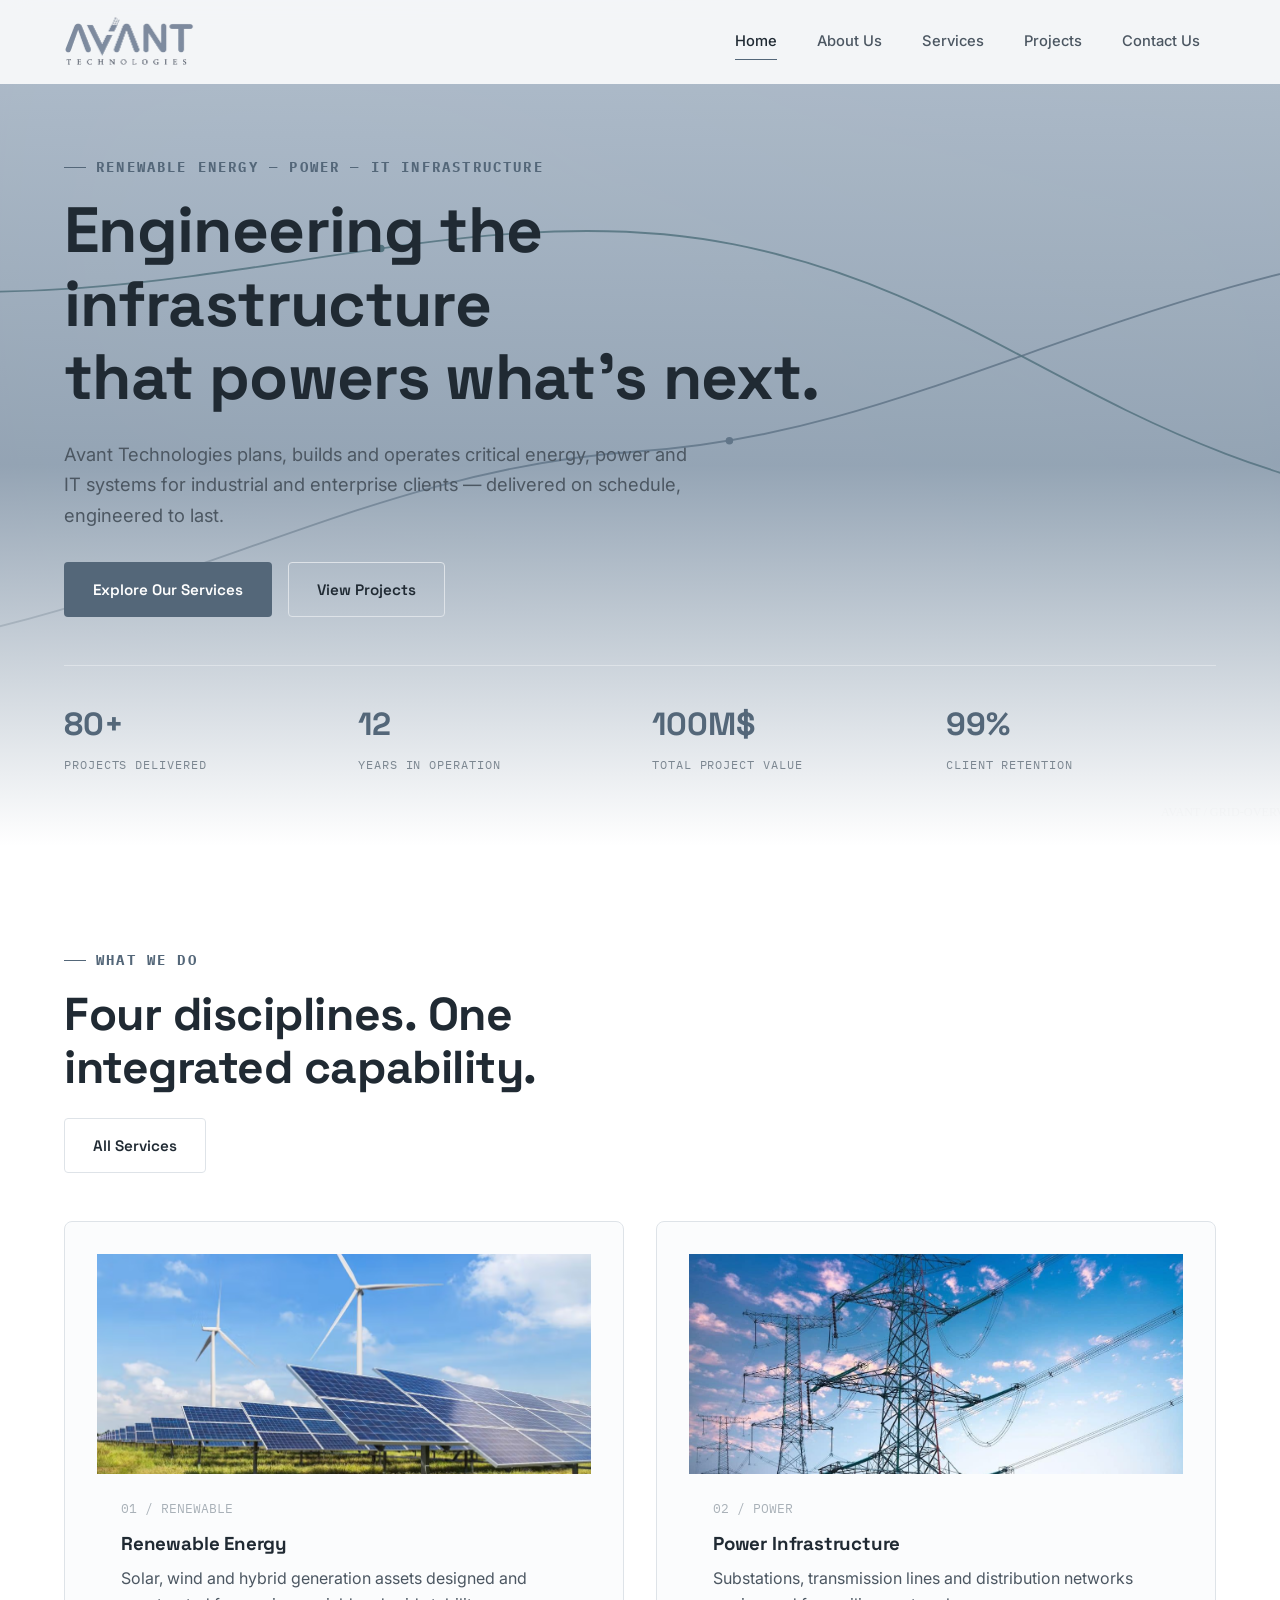
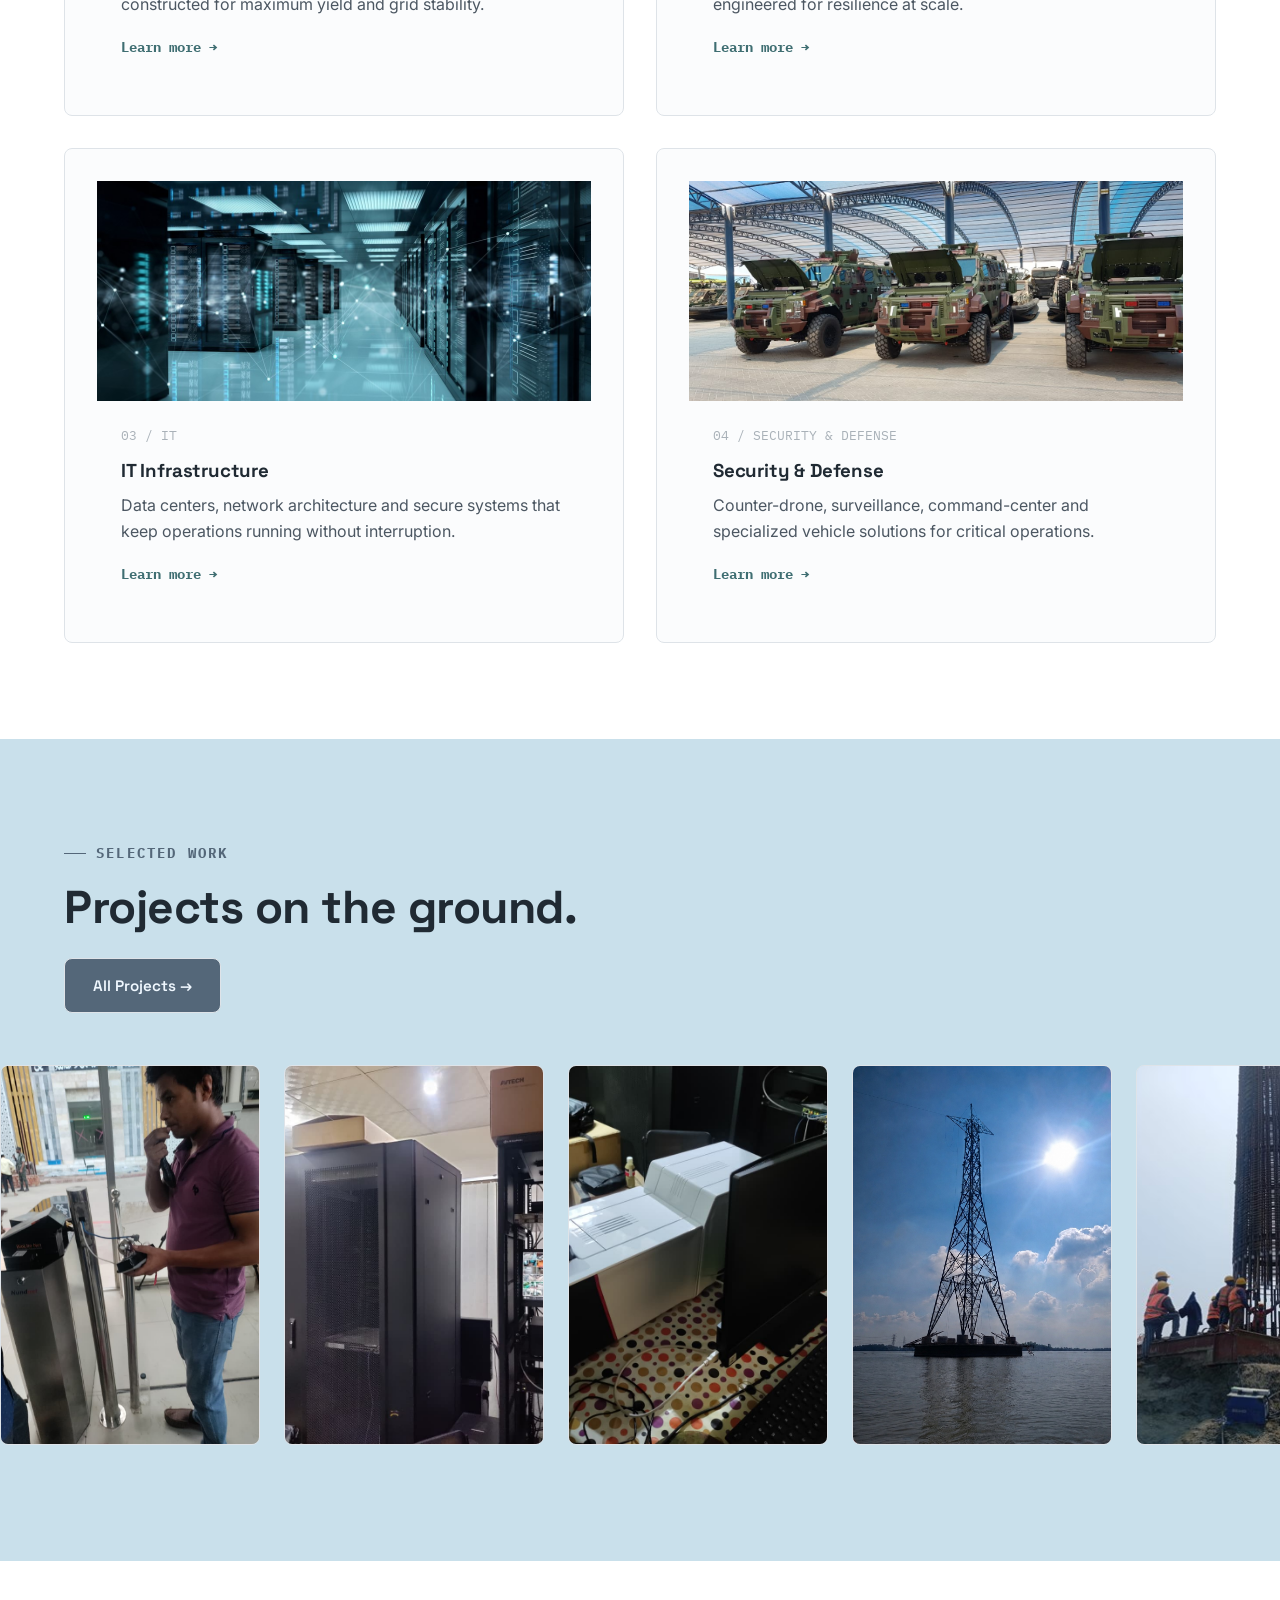
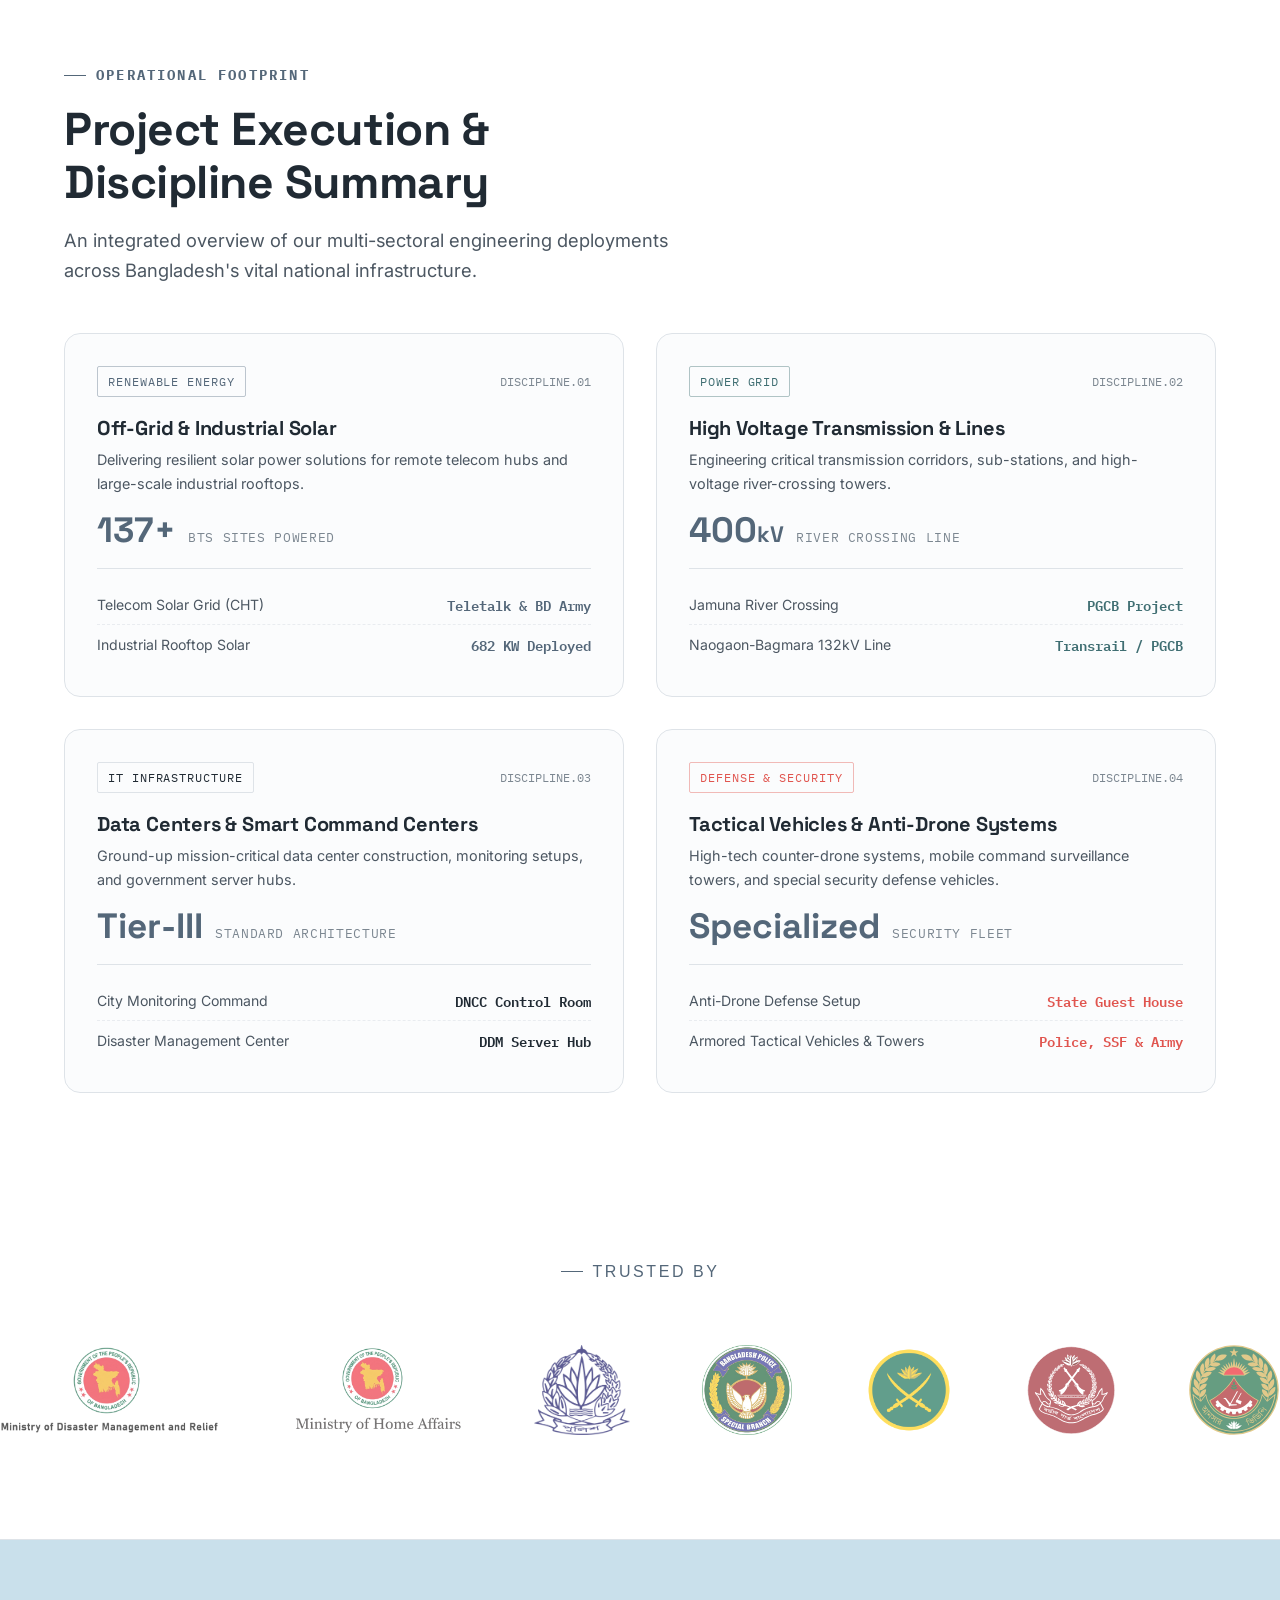
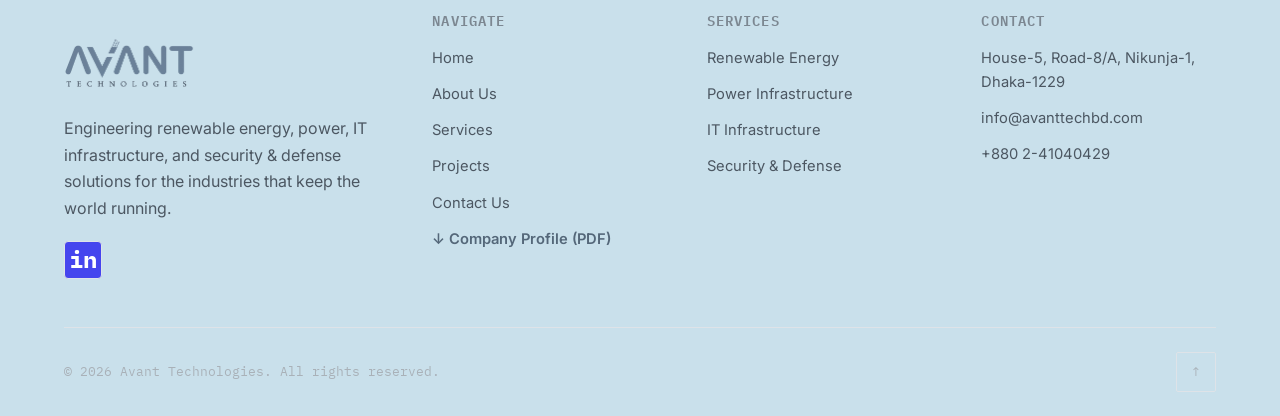
==== commit 874f7df9: "August 27" ====
--- a/index.html
+++ b/index.html
@@ -642,7 +642,11 @@
           <li><a href="services.html">Services</a></li>
           <li><a href="projects.html">Projects</a></li>
           <li><a href="contact.html">Contact Us</a></li>
-          <li><a href="assets/Avant_Technologies_Company_Profile.pdf" download style="color:var(--amber-500); font-weight:600;">↓ Company Profile (PDF)</a></li>
+          <li>
+            <button type="button" class="download-profile-btn" style="color:var(--amber-500); font-weight:600; cursor:pointer; background:none; border:none; padding:0; text-align:left; font-size:inherit;">
+              ↓ Company Profile (PDF)
+            </button>
+          </li>
         </ul>
       </div>
       <div class="footer-col">
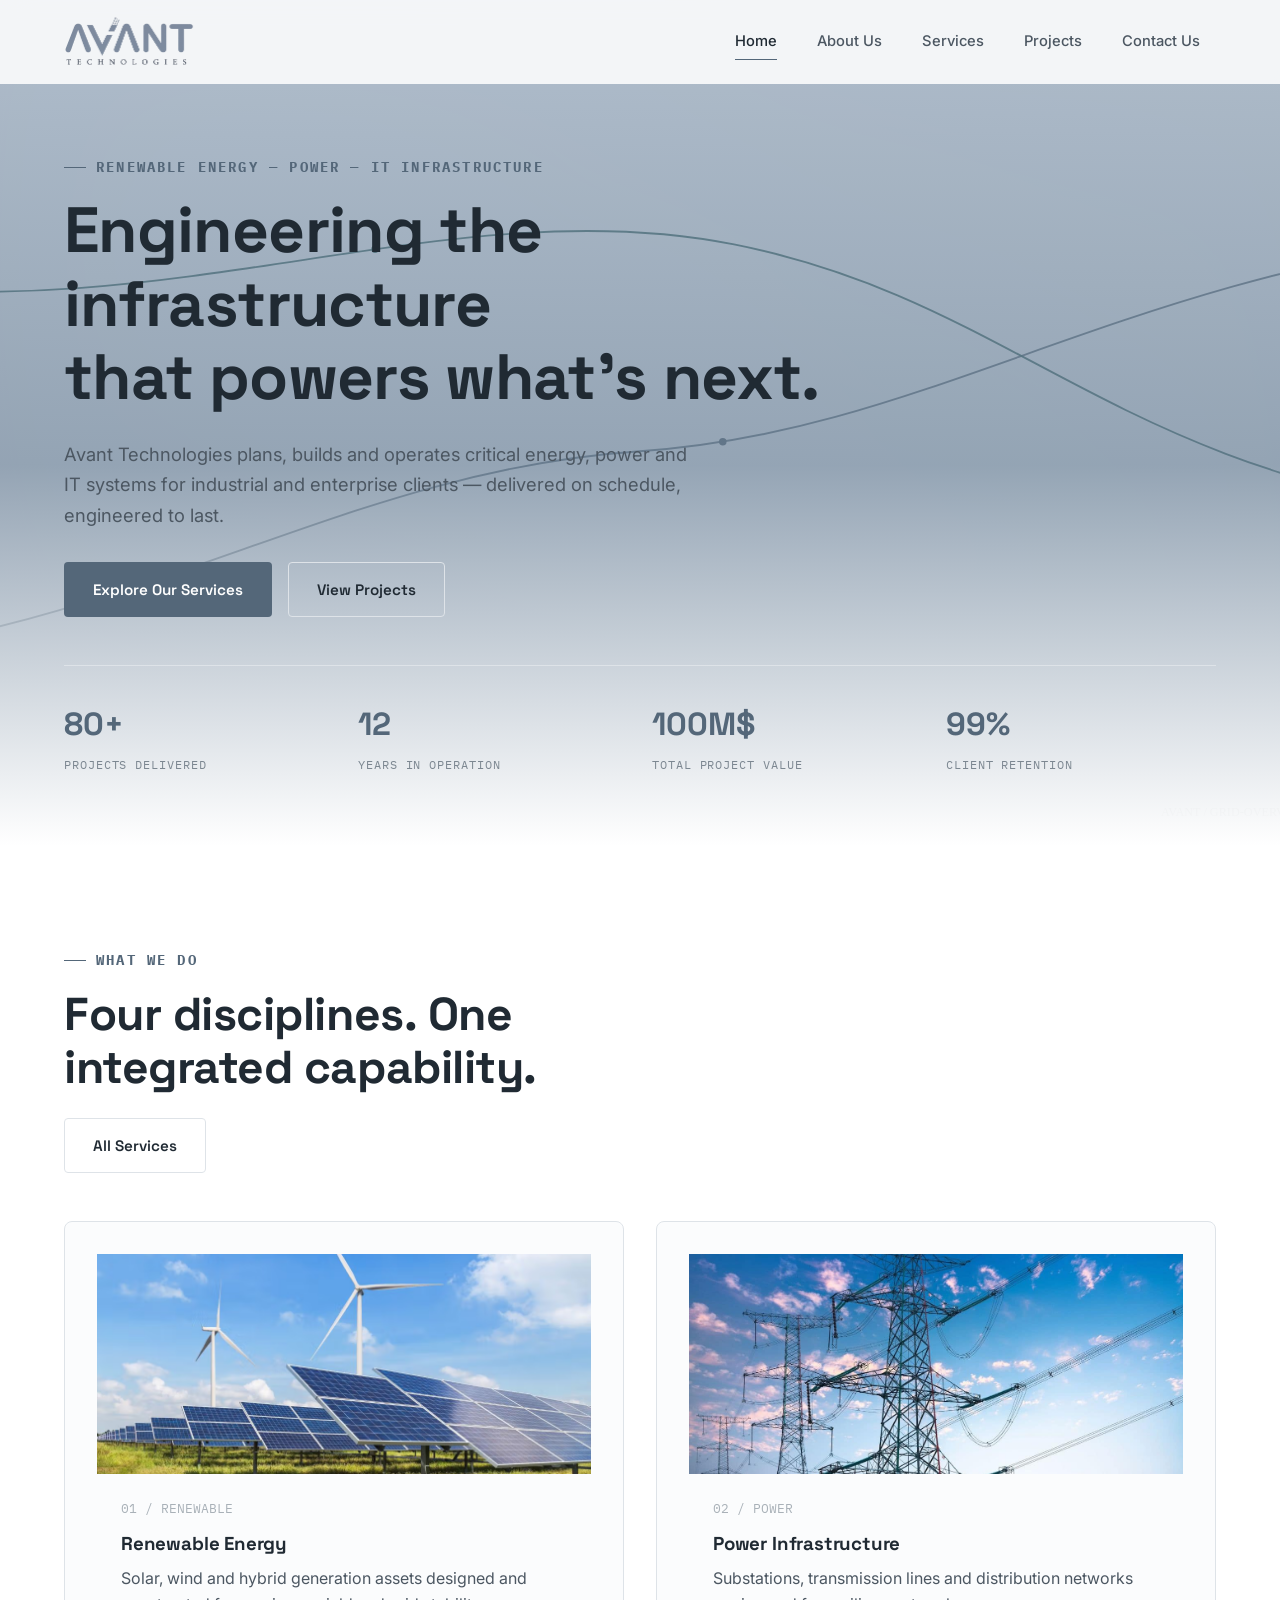
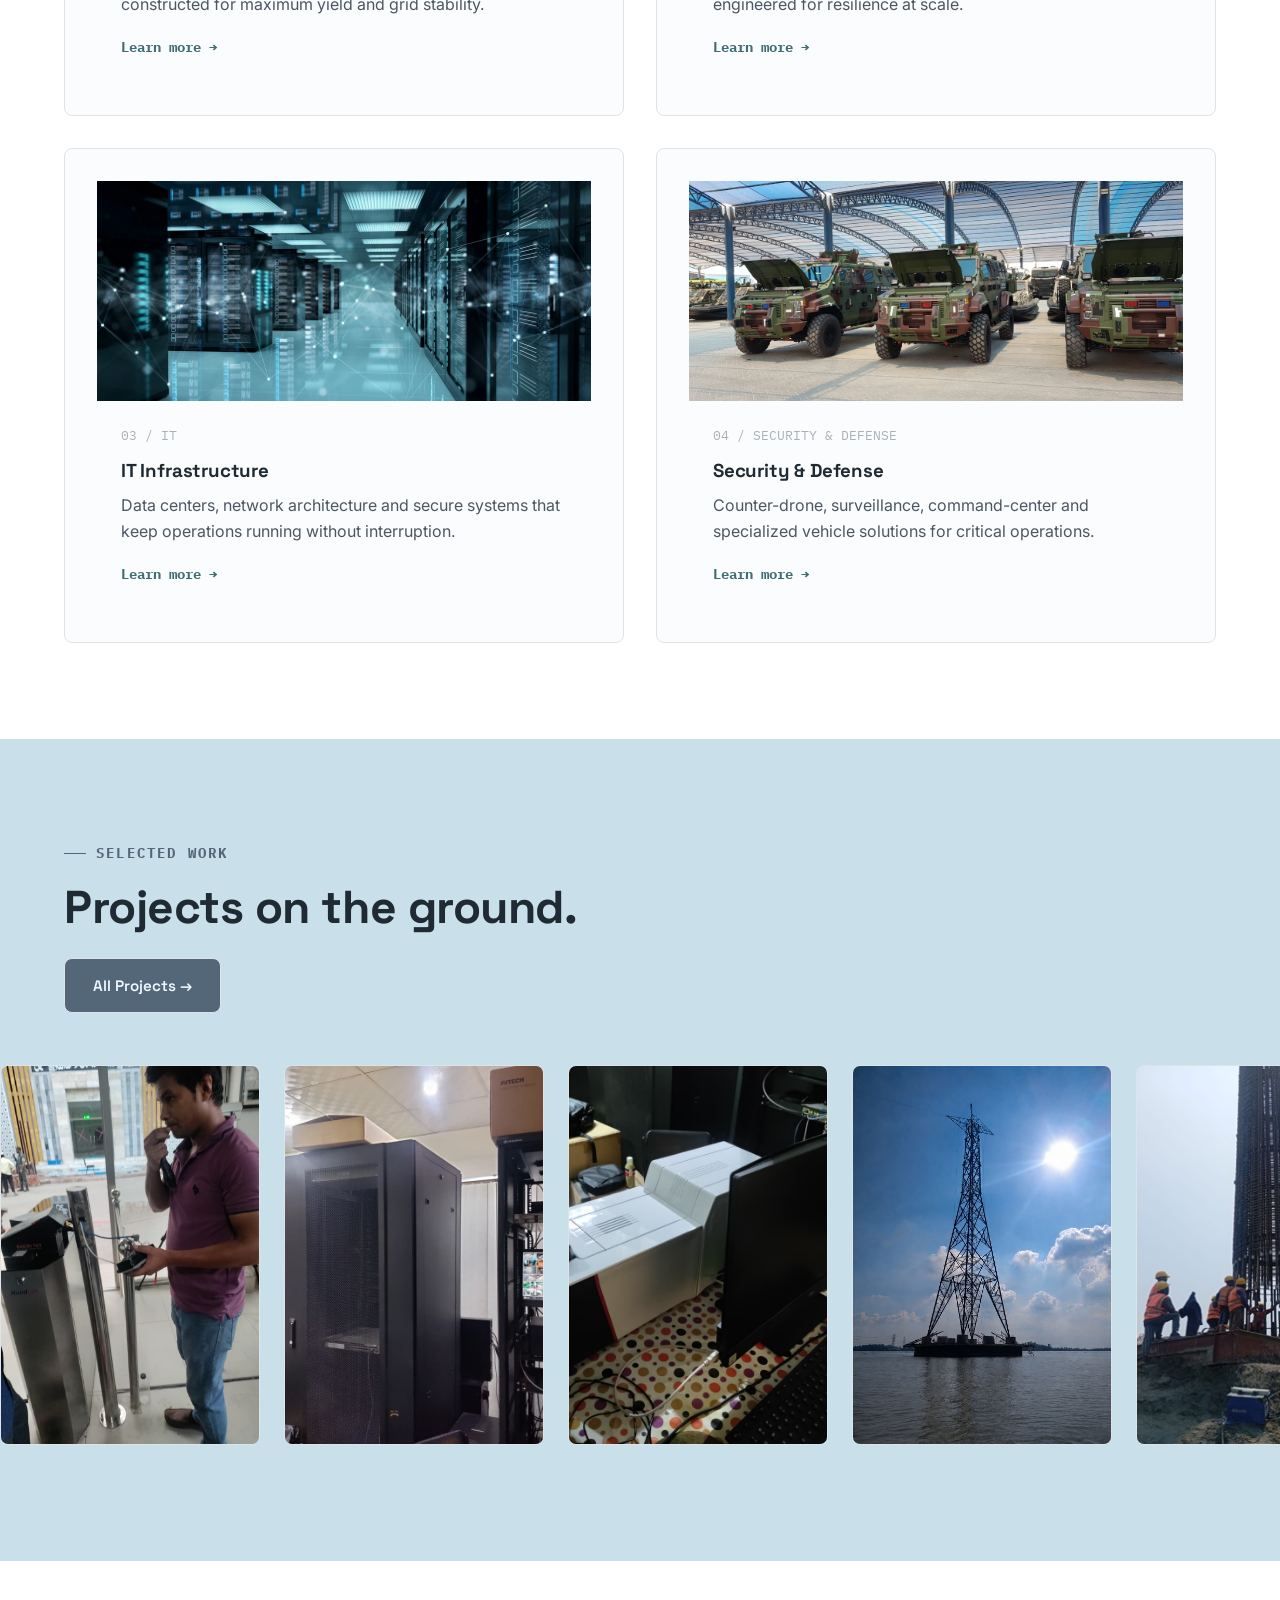
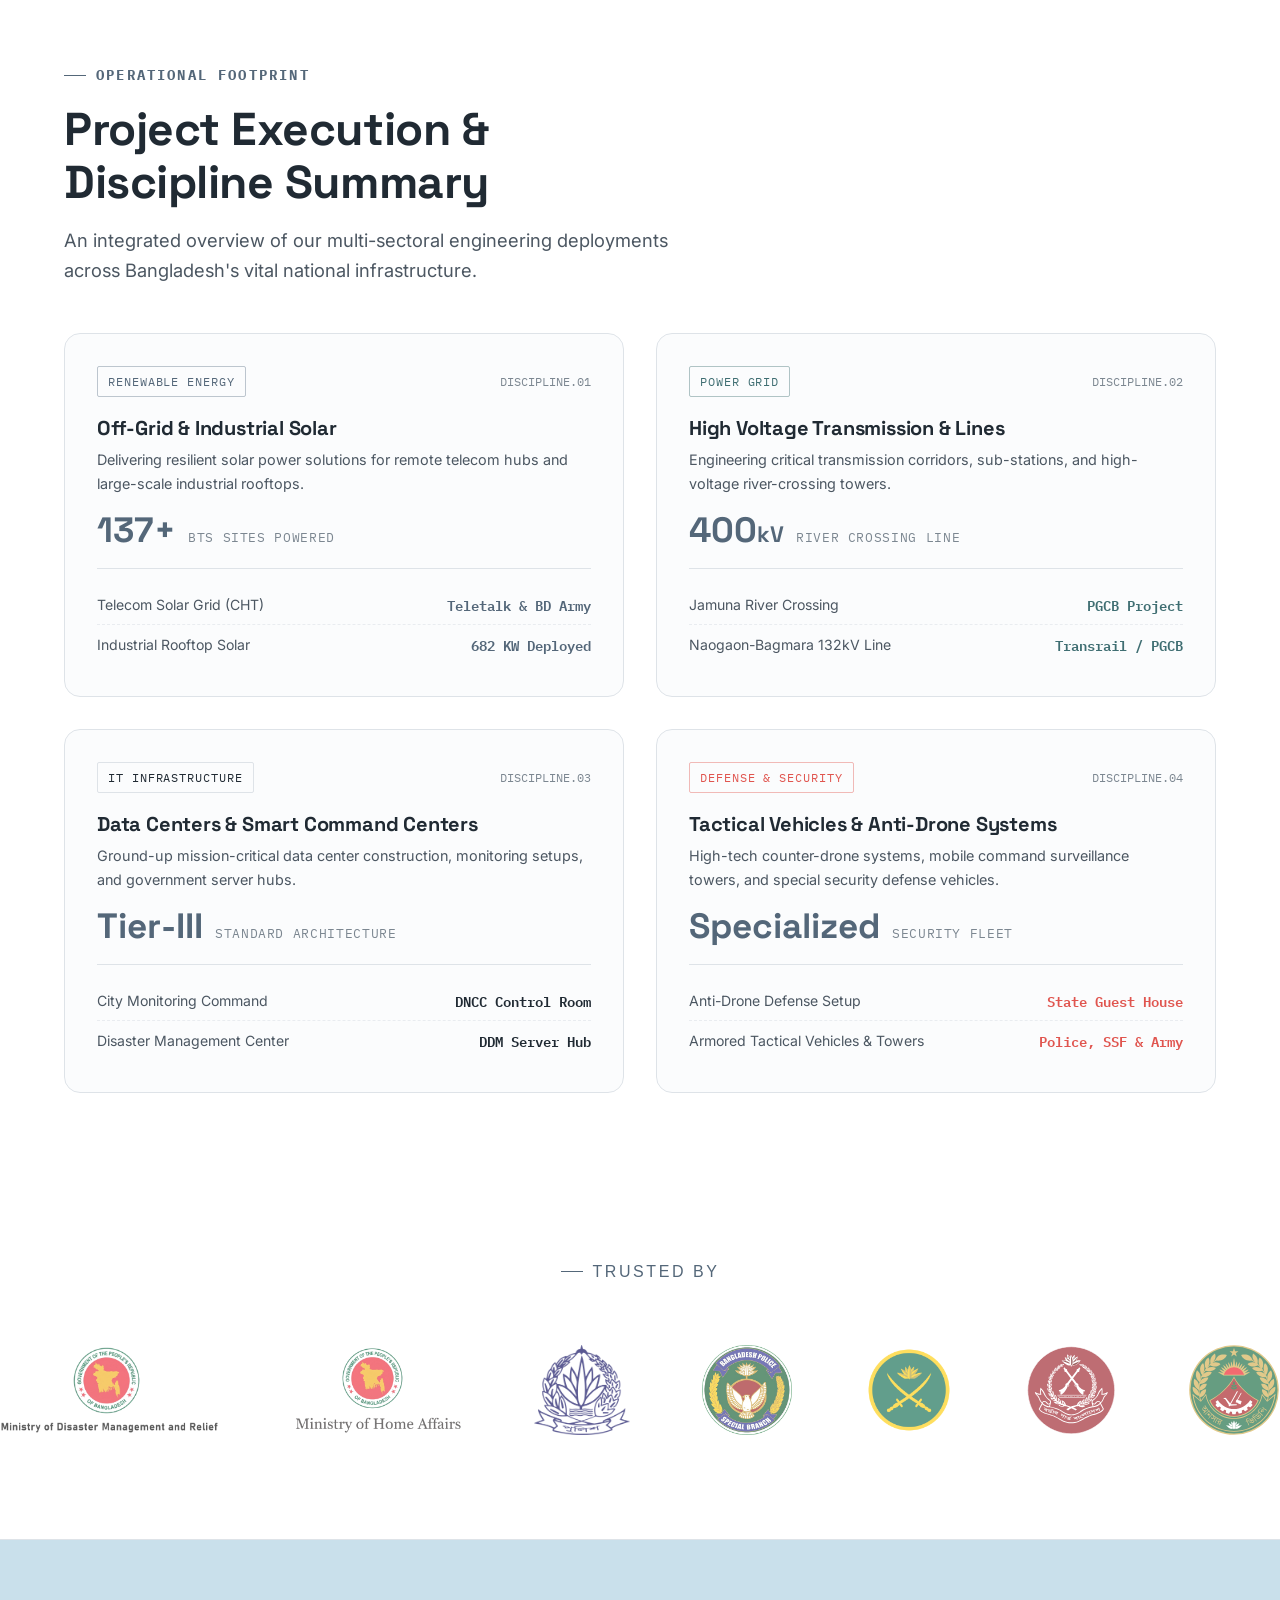
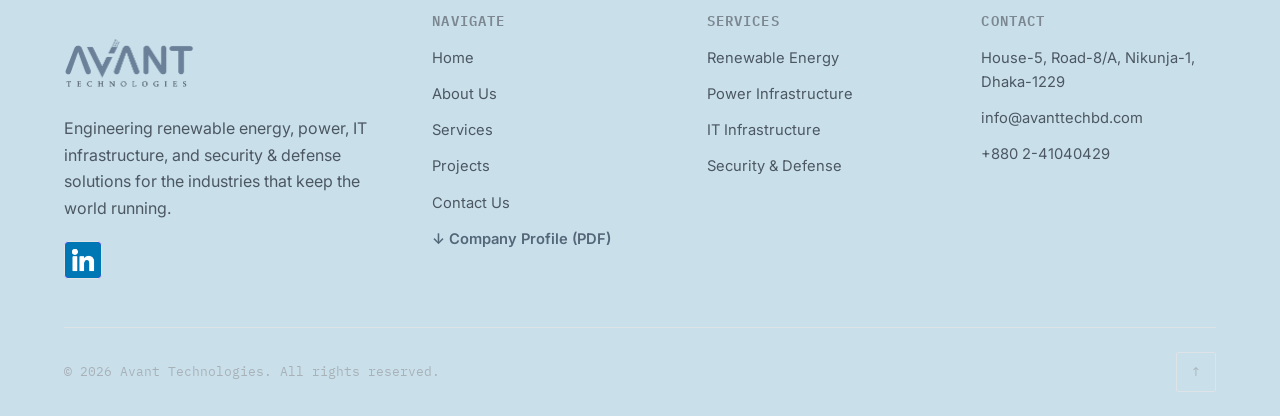
==== commit 705834f5: "August 27 1" ====
--- a/index.html
+++ b/index.html
@@ -631,7 +631,7 @@
         </a>
         <p>Engineering renewable energy, power, IT infrastructure, and security &amp; defense solutions for the industries that keep the world running.</p>
         <div class="footer-social">
-          <a href="https://www.linkedin.com/company/m-s-avant-technologies/" aria-label="LinkedIn">in</a>
+          <a href="https://www.linkedin.com/company/m-s-avant-technologies/" aria-label="LinkedIn"><img src="images/linkedin.png" alt="LinkedIn"></a>
         </div>
       </div>
       <div class="footer-col">
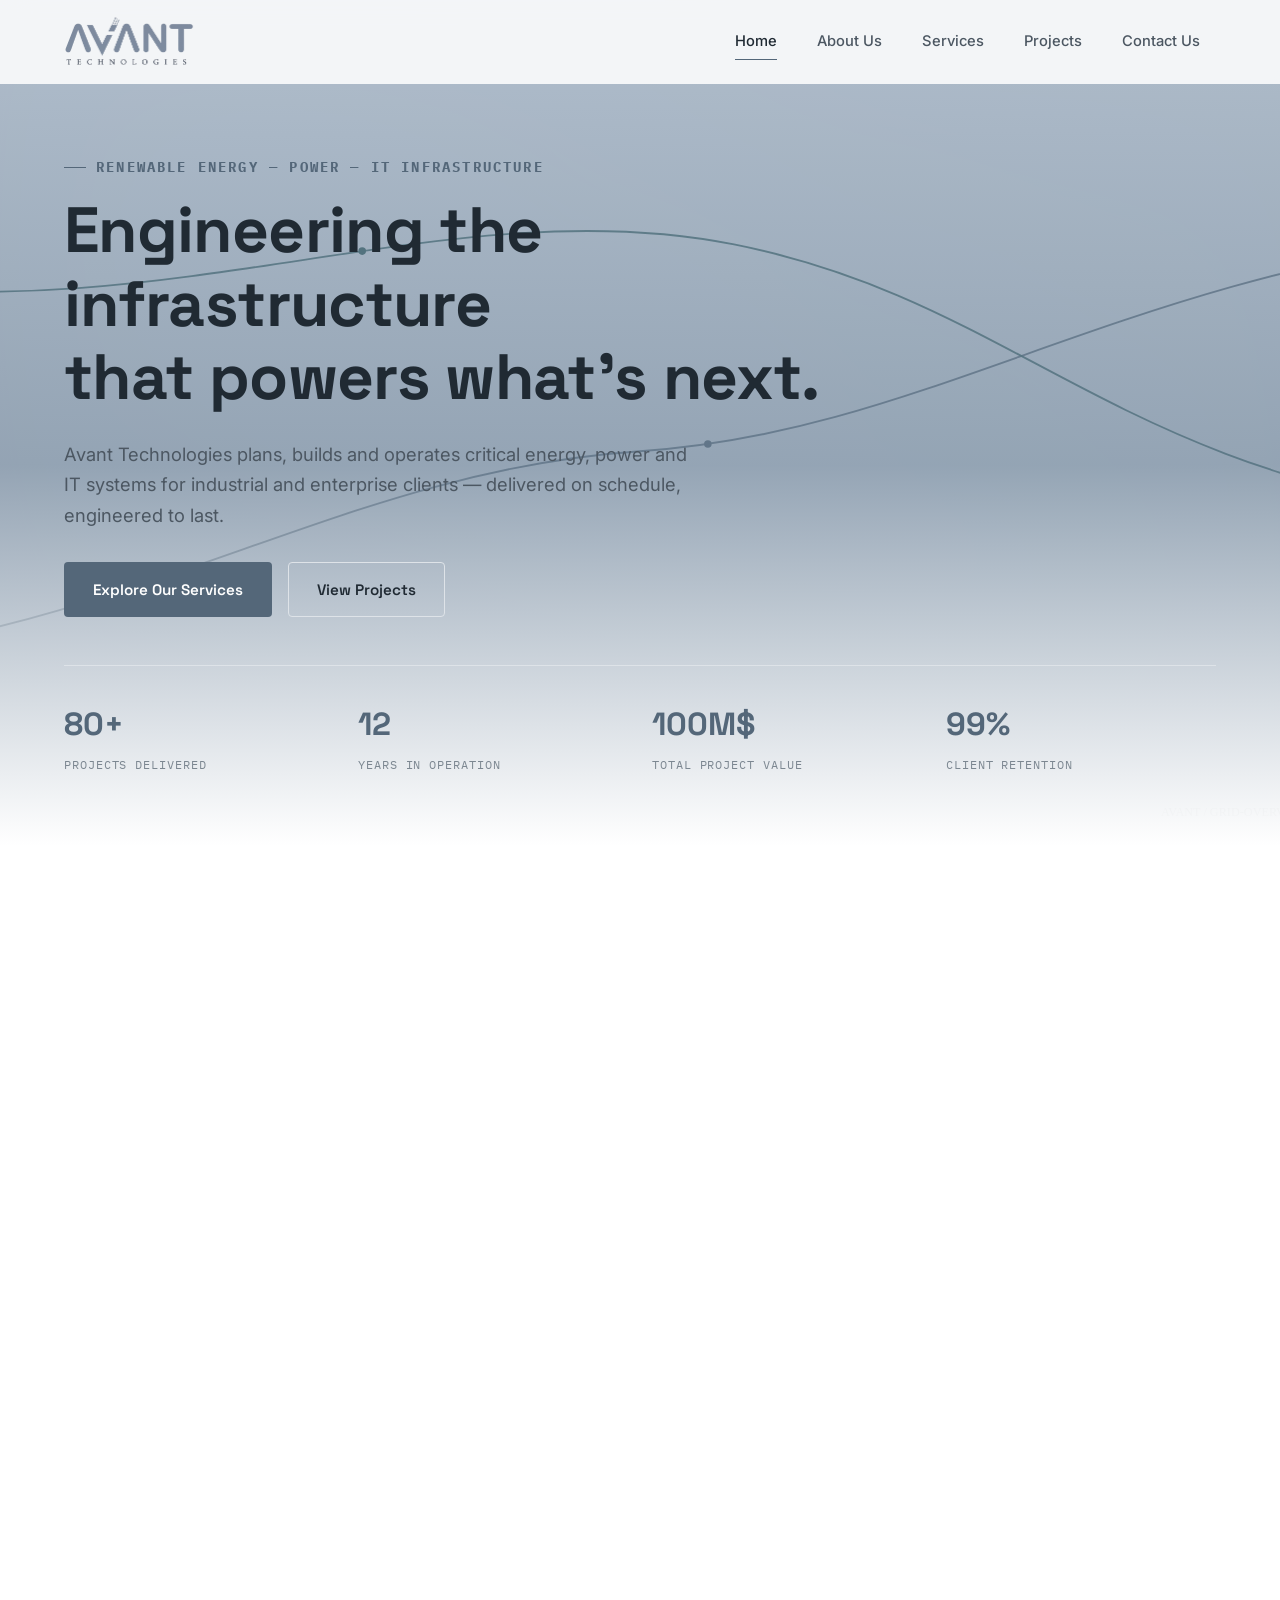
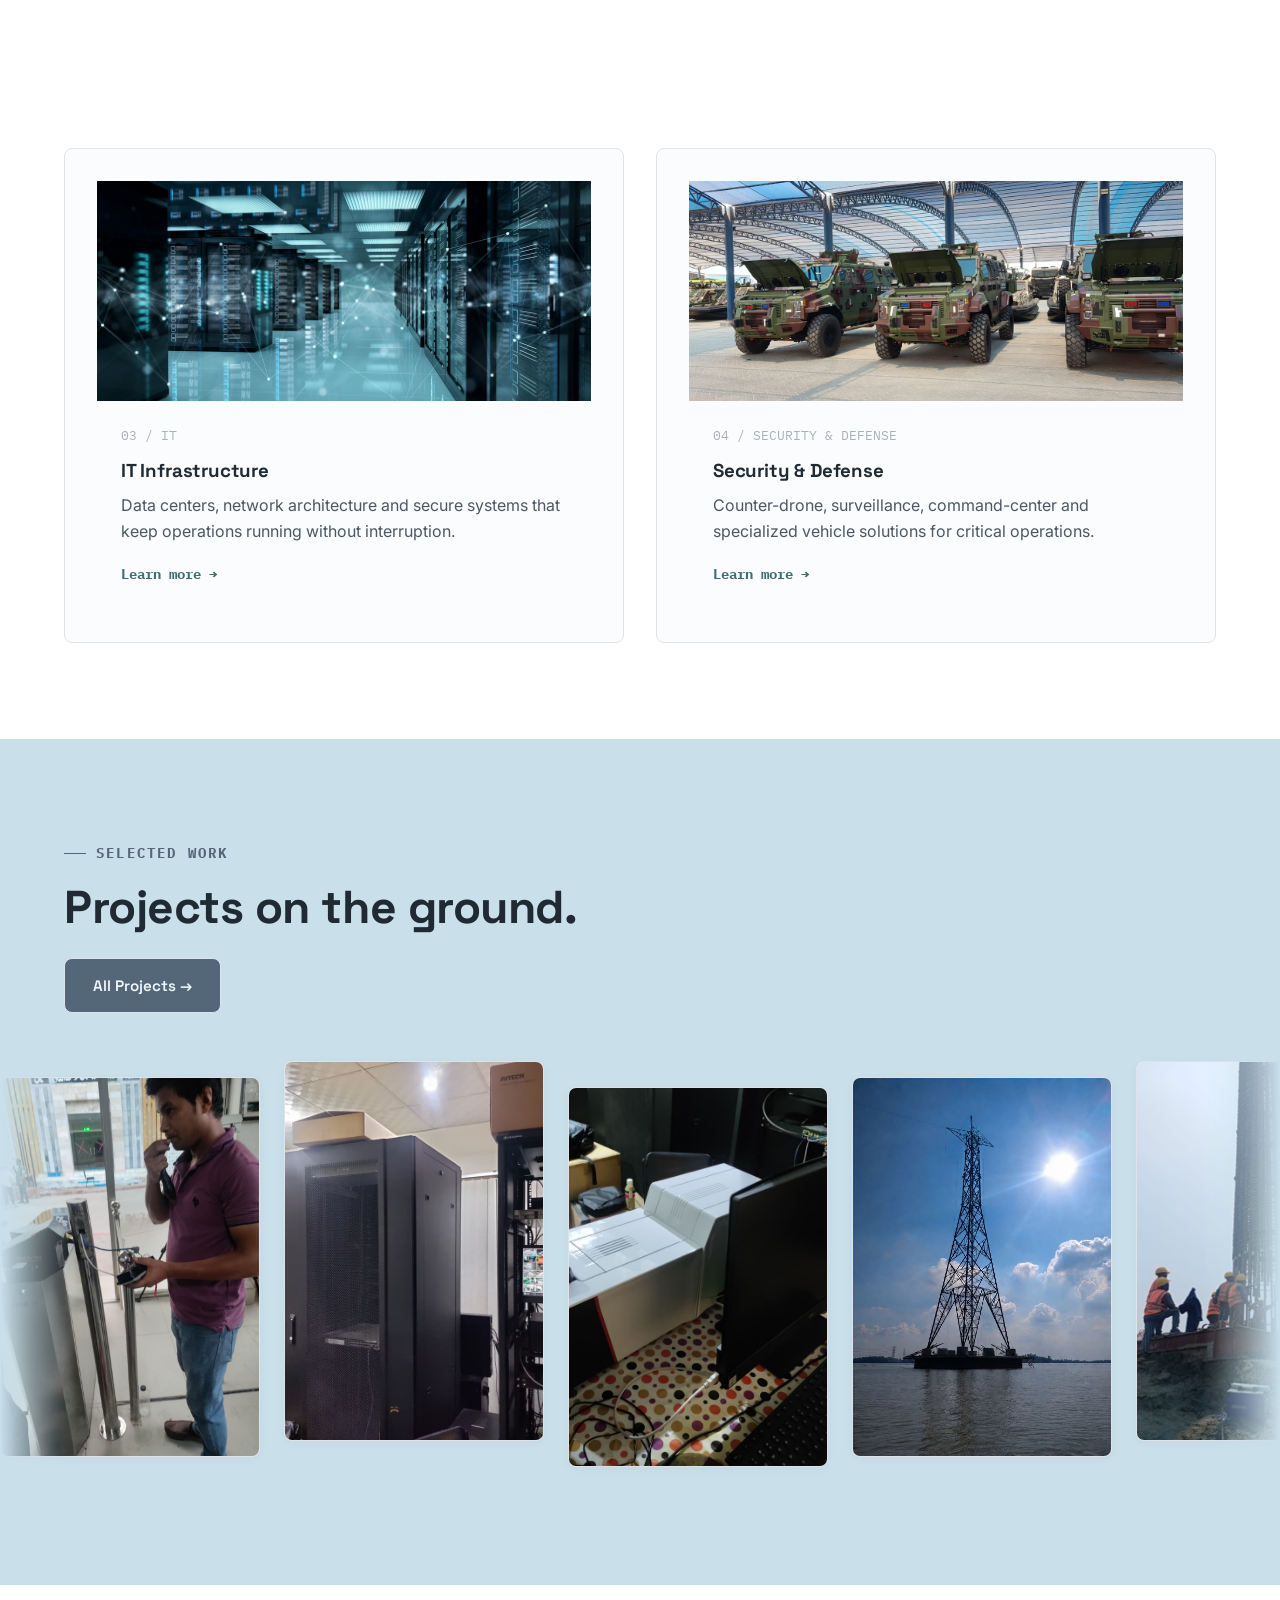
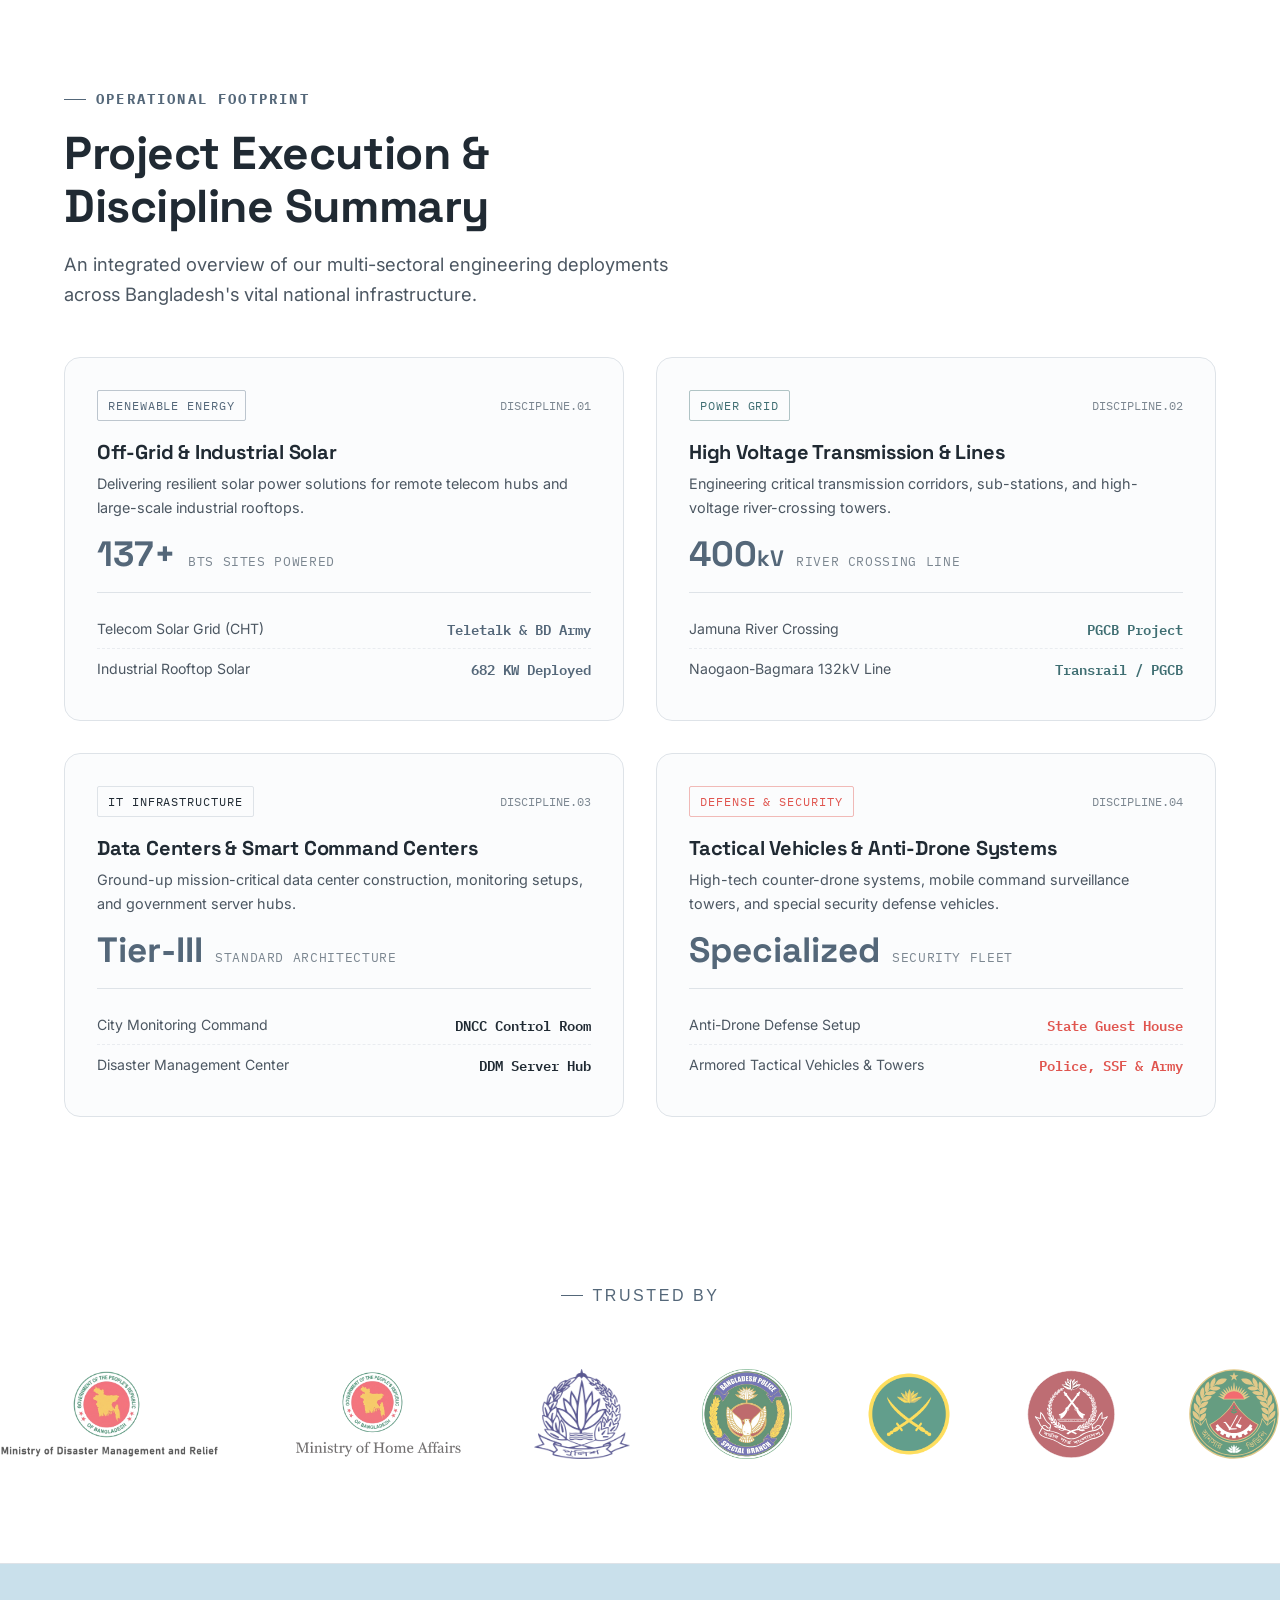
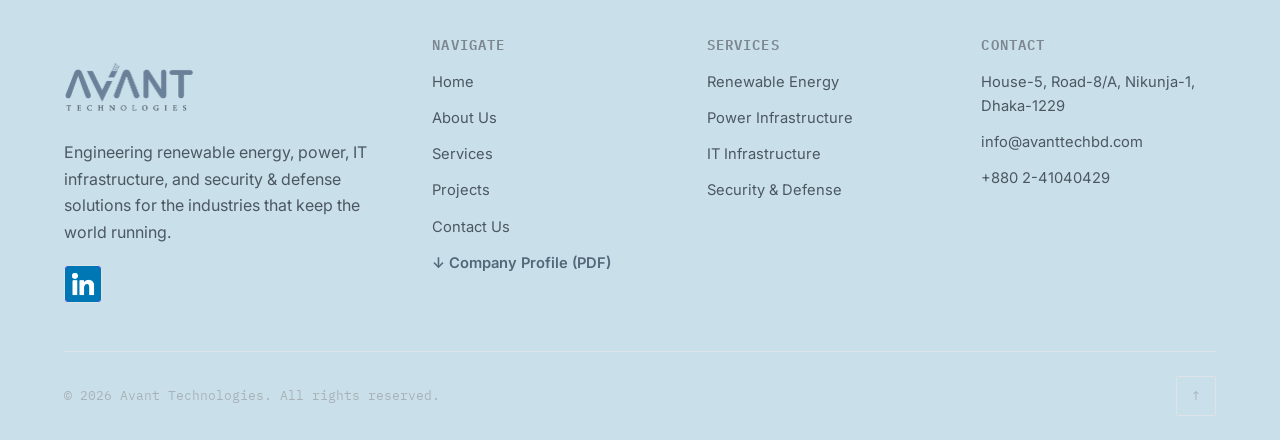
==== commit 4909c168: "August 27 2" ====
--- a/index.html
+++ b/index.html
@@ -104,22 +104,78 @@
   .svc-summary-card a.svc-link .arrow{ transition:transform .3s var(--ease); }
   .svc-summary-card:hover a.svc-link .arrow{ transform:translateX(6px); }
 
-  /* ---- Projects Infinite Portrait Slider ---- */
-  .project-slider-viewport { overflow: hidden; width: 100%; padding-block: 20px; }
-  .project-slider-track { display: flex; align-items: center; gap: 24px; width: max-content; animation: image-chain-scroll 35s linear infinite; }
+  /* ---- Projects Infinite Portrait Slider (upgraded) ---- */
+  .project-slider-viewport {
+    overflow: hidden;
+    width: 100%;
+    padding-block: 32px;
+    /* fade the marquee out at both edges instead of a hard cut-off */
+    -webkit-mask-image: linear-gradient(90deg, transparent 0, #000 6%, #000 94%, transparent 100%);
+    mask-image: linear-gradient(90deg, transparent 0, #000 6%, #000 94%, transparent 100%);
+  }
+  .project-slider-track {
+    display: flex;
+    align-items: center;
+    gap: 24px;
+    width: max-content;
+    animation: image-chain-scroll 90s linear infinite;
+  }
+  .project-slider-track.is-paused,
   .project-slider-track:hover { animation-play-state: paused; }
-  
-  .project-slide-img { 
-    width: 260px; 
-    height: 380px; 
+
+  /* organic "photo wall" rhythm — alternate slides sit a little higher/lower */
+  .project-slide:nth-child(3n+2) { transform: translateY(-16px); }
+  .project-slide:nth-child(3n)   { transform: translateY(10px); }
+
+  .project-slide {
+    position: relative;
+    flex-shrink: 0;
+    width: 260px;
+    height: 380px;
+    border-radius: var(--radius-md);
+    overflow: hidden;
+    border: 1px solid var(--line-700);
+    background: var(--panel-700);
+    box-shadow: 0 2px 10px rgba(32,42,51,.04);
+    transition: transform .5s cubic-bezier(.22,1,.36,1), box-shadow .5s cubic-bezier(.22,1,.36,1), border-color .5s var(--ease);
+  }
+  .project-slide:hover {
+    transform: translateY(-14px) scale(1.035) !important;
+    border-color: var(--amber-500);
+    box-shadow: 0 26px 44px rgba(32,42,51,.16);
+    z-index: 3;
+  }
+
+  .project-slide-img {
+    width: 100%;
+    height: 100%;
     aspect-ratio: 3 / 4;
-    object-fit: cover; 
-    border-radius: var(--radius-md); 
-    border: 1px solid var(--line-700); 
-    transition: transform .35s var(--ease), border-color .35s var(--ease), box-shadow .35s var(--ease);
-    flex-shrink: 0;
-  }
-  .project-slide-img:hover { transform: translateY(-8px) scale(1.02); border-color: var(--amber-500); box-shadow: 0 12px 28px rgba(0,0,0,0.12); }
+    object-fit: cover;
+    display: block;
+    transition: transform .7s cubic-bezier(.22,1,.36,1), filter .5s var(--ease);
+  }
+  .project-slide:hover .project-slide-img { transform: scale(1.09); }
+
+  /* caption overlay — slides up on hover/focus, label pulled from the image's alt text */
+  .project-slide-caption {
+    position: absolute; inset: auto 0 0 0;
+    padding: 34px 18px 16px;
+    background: linear-gradient(180deg, transparent 0%, rgba(20,26,32,.82) 78%);
+    transform: translateY(100%);
+    transition: transform .45s cubic-bezier(.22,1,.36,1);
+    pointer-events: none;
+  }
+  .project-slide:hover .project-slide-caption,
+  .project-slide:focus-within .project-slide-caption { transform: translateY(0); }
+  .project-slide-caption .psc-line {
+    width: 26px; height: 2px; background: var(--amber-400); margin-bottom: 8px;
+    transform: scaleX(0); transform-origin: left; transition: transform .5s .05s var(--ease);
+  }
+  .project-slide:hover .project-slide-caption .psc-line { transform: scaleX(1); }
+  .project-slide-caption span {
+    display: block; color: #fff; font-family: var(--font-mono); font-size: .76rem;
+    letter-spacing: .03em; line-height: 1.35;
+  }
 
   @keyframes image-chain-scroll {
     from { transform: translateX(0); }
@@ -213,8 +269,9 @@
     .hero-stats { grid-template-columns: repeat(2, 1fr); gap: 16px; margin-top: 32px; padding-top: 24px; }
     .hero-stat .num { font-size: 1.6rem; }
     .card-image-wrapper { height: 200px; }
-    .project-slide-img { width: 210px; height: 300px; }
-    .project-slider-track { gap: 16px; animation-duration: 28s; }
+    .project-slide-img { width: 100%; height: 100%; }
+    .project-slide { width: 210px; height: 300px; }
+    .project-slider-track { gap: 16px; }
     .cap-card { padding: 24px; }
     .clients-track { gap: 40px; }
     .clients-track img { height: 62px; }
@@ -676,6 +733,67 @@
 
 <script src="js/main.js"></script>
 <script>
+  /* ============================================================
+     PROJECT GALLERY — seamless marquee + hover captions
+     Runs once on load: wraps each <img> in a bordered card with a
+     caption pulled from its alt text, duplicates the strip so the
+     scroll loop never visibly jumps, and sets the scroll speed to
+     a constant pace no matter how many photos are in the list.
+     ============================================================ */
+  document.addEventListener('DOMContentLoaded', function () {
+    var track = document.getElementById('project-gallery-track');
+    if (!track) return;
+
+    var images = Array.prototype.slice.call(track.querySelectorAll('.project-slide-img'));
+    if (!images.length) return;
+
+    var cleanLabel = function (alt) {
+      return (alt || 'Project')
+        .replace(/\s*(picture|image|photo)\s*\d*\s*$/i, '')
+        .trim() || 'Project';
+    };
+
+    /* Wrap every image in a card + gradient caption overlay */
+    images.forEach(function (img) {
+      var wrap = document.createElement('div');
+      wrap.className = 'project-slide';
+
+      var caption = document.createElement('div');
+      caption.className = 'project-slide-caption';
+      caption.innerHTML = '<span class="psc-line"></span><span>' + cleanLabel(img.getAttribute('alt')) + '</span>';
+
+      img.parentNode.insertBefore(wrap, img);
+      wrap.appendChild(img);
+      wrap.appendChild(caption);
+      wrap.setAttribute('tabindex', '0');
+    });
+
+    /* Duplicate the whole strip once so translateX(-50%) loops seamlessly */
+    var originalSlides = Array.prototype.slice.call(track.children);
+    originalSlides.forEach(function (slide) {
+      var clone = slide.cloneNode(true);
+      clone.setAttribute('aria-hidden', 'true');
+      track.appendChild(clone);
+    });
+
+    /* Calibrate scroll speed so the pace stays constant regardless of photo count */
+    var PIXELS_PER_SECOND = 100;
+    requestAnimationFrame(function () {
+      var halfWidth = track.scrollWidth / 2;
+      var duration = Math.max(halfWidth / PIXELS_PER_SECOND, 20);
+      track.style.animationDuration = duration + 's';
+    });
+
+    /* Tap-to-pause for touch devices (hover doesn't apply there) */
+    track.addEventListener('click', function (e) {
+      if (!('ontouchstart' in window)) return;
+      if (e.target.closest('.project-slide')) {
+        track.classList.toggle('is-paused');
+      }
+    });
+  });
+</script>
+<script>
   /* Observer for Left & Right Slide Animations */
   document.addEventListener('DOMContentLoaded', function () {
     var slideEls = document.querySelectorAll('.reveal-left, .reveal-right');
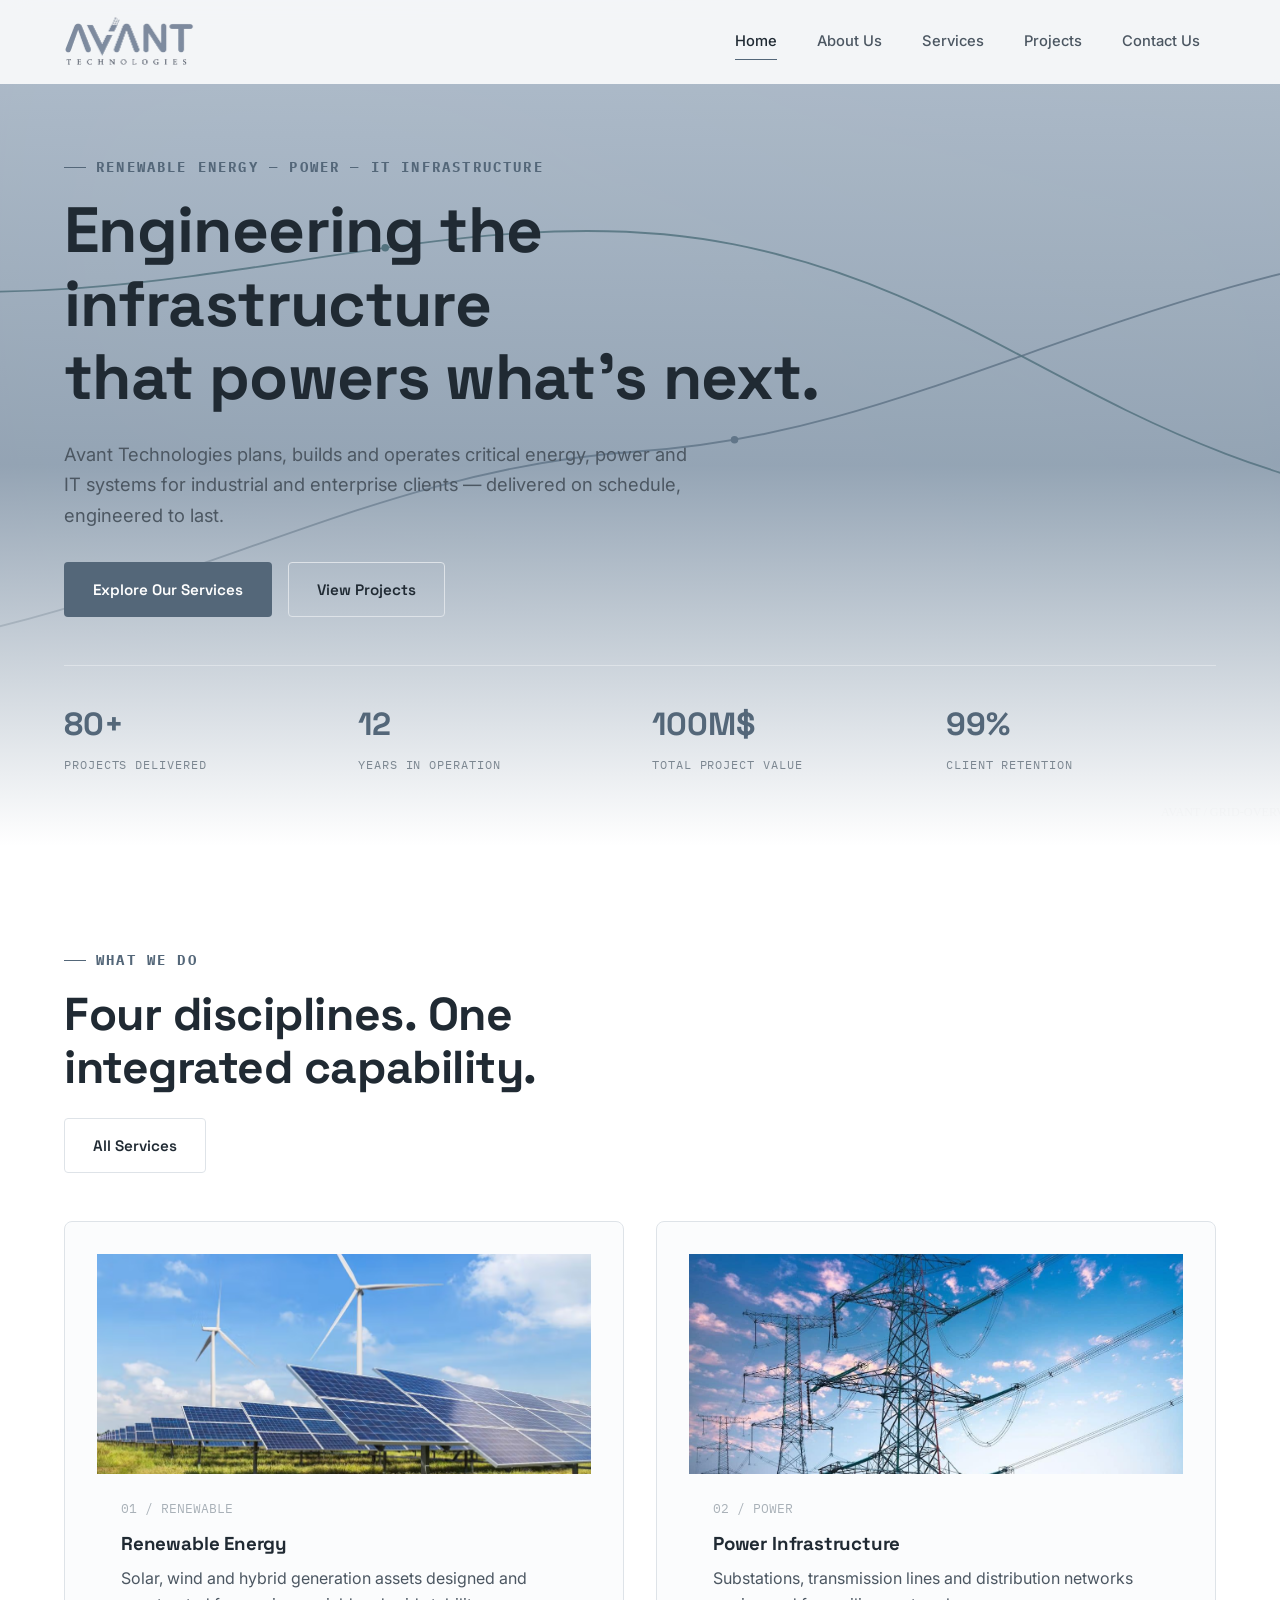
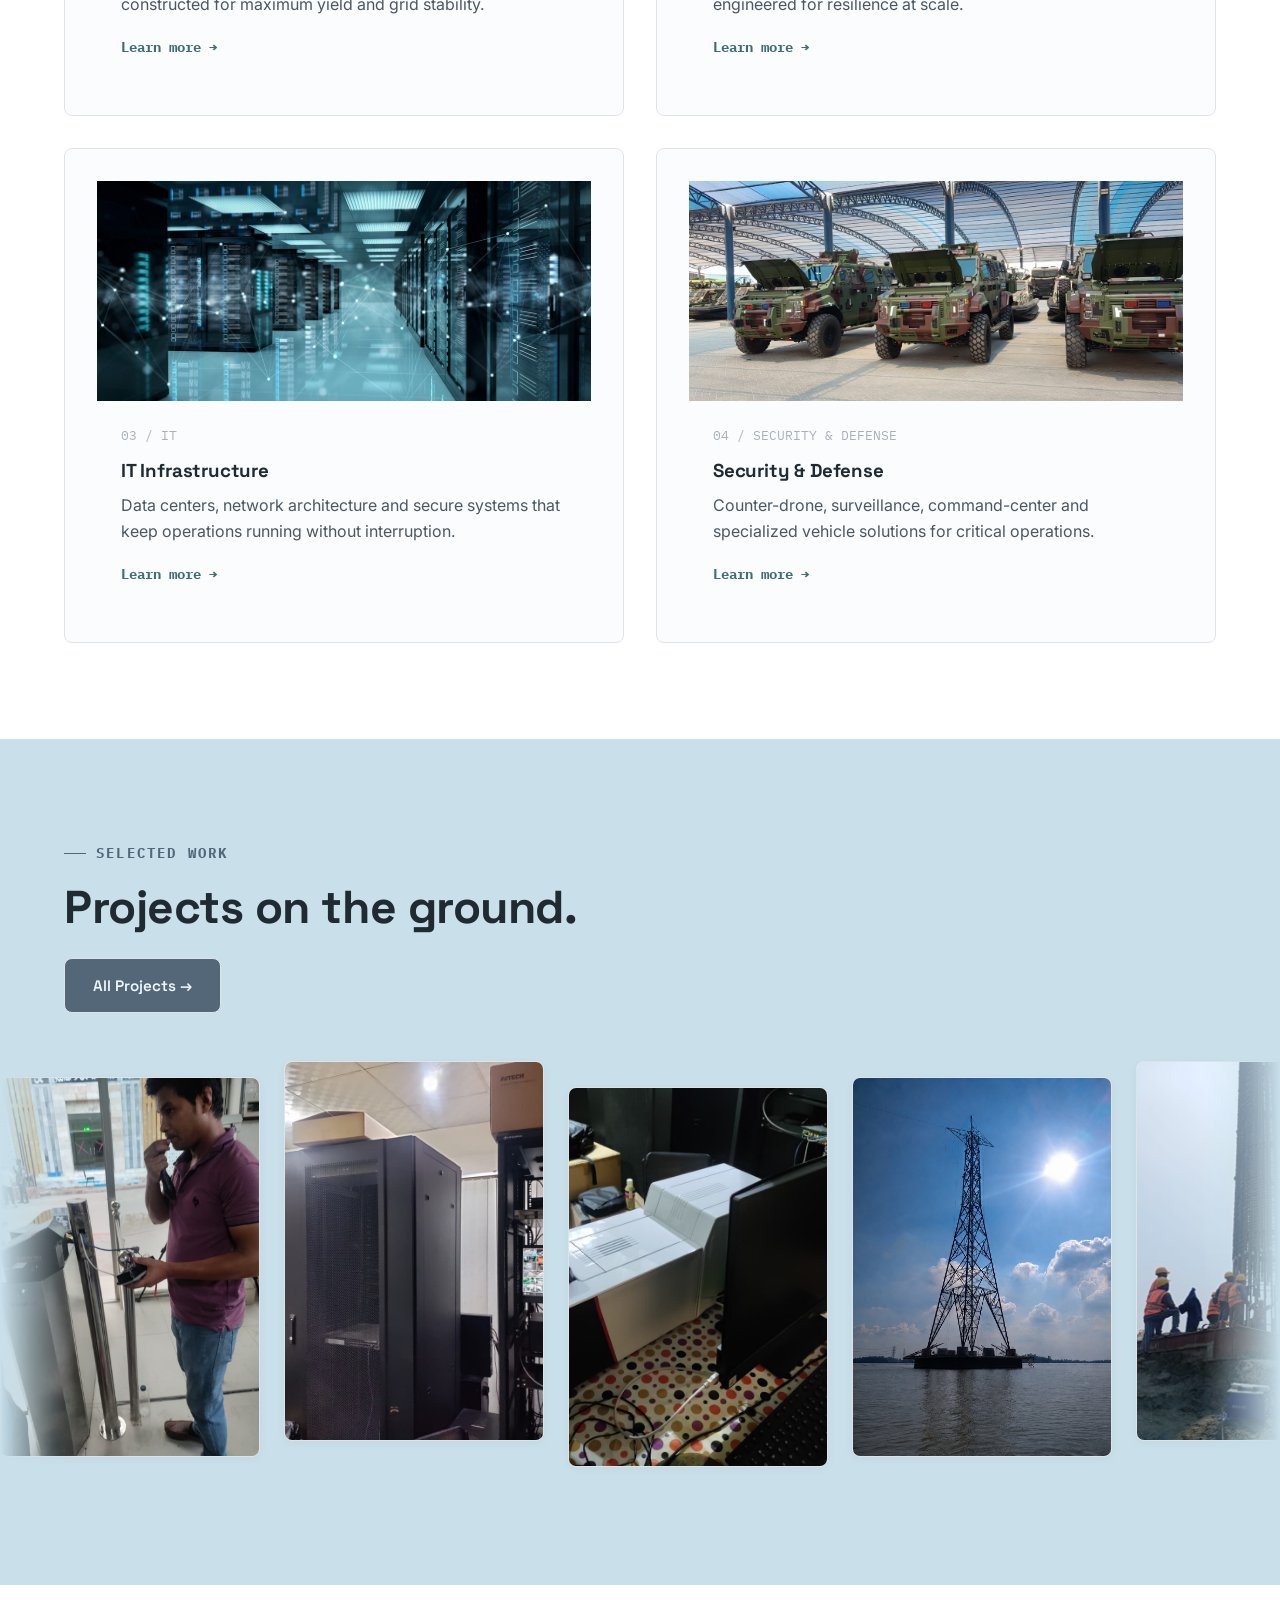
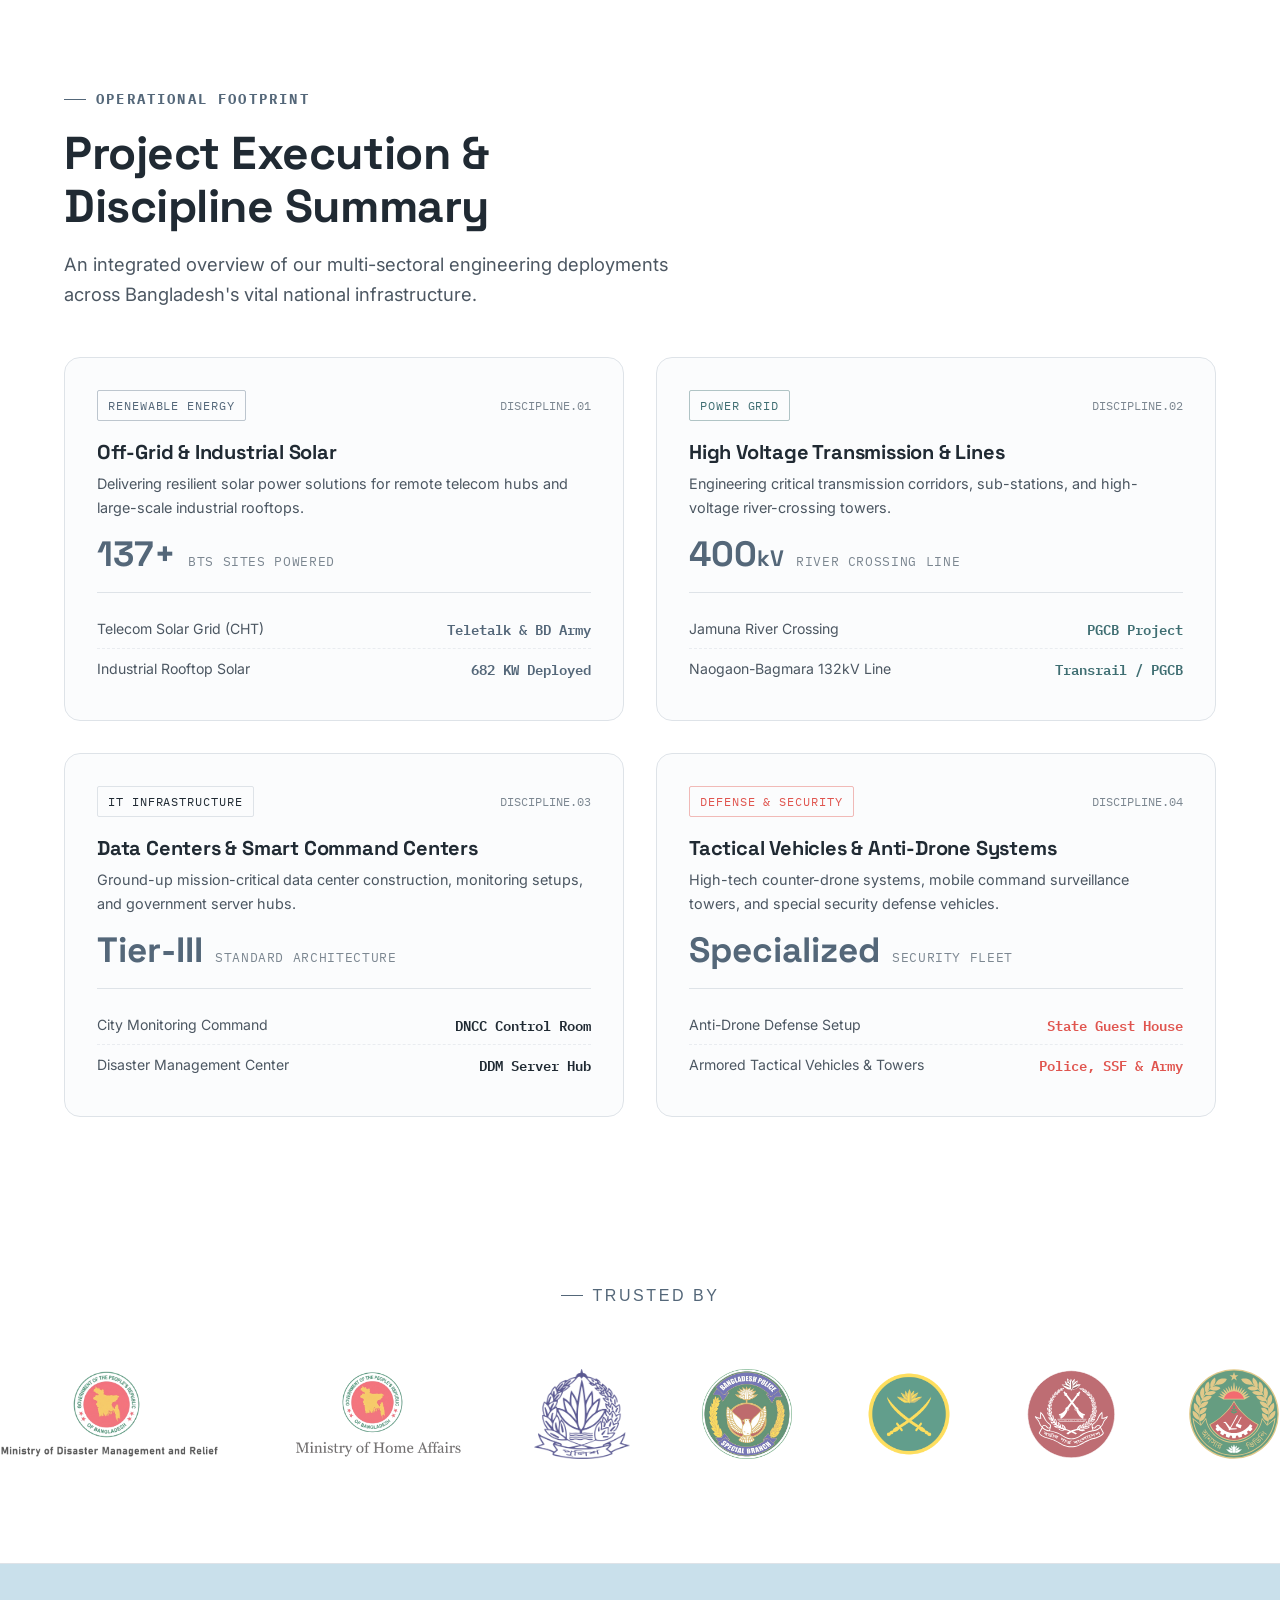
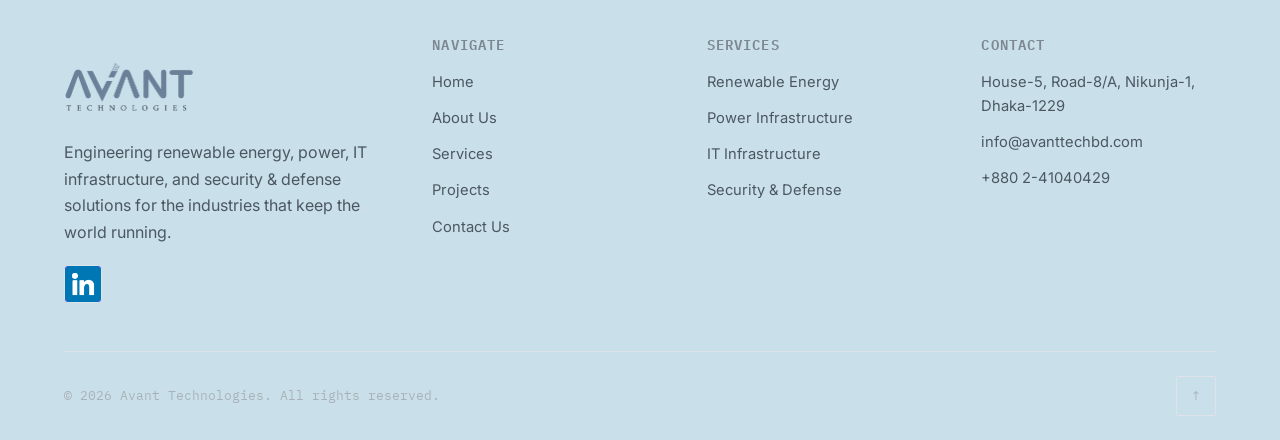
==== commit 51ce078b: "August 29 2" ====
--- a/index.html
+++ b/index.html
@@ -699,11 +699,6 @@
           <li><a href="services.html">Services</a></li>
           <li><a href="projects.html">Projects</a></li>
           <li><a href="contact.html">Contact Us</a></li>
-          <li>
-            <button type="button" class="download-profile-btn" style="color:var(--amber-500); font-weight:600; cursor:pointer; background:none; border:none; padding:0; text-align:left; font-size:inherit;">
-              ↓ Company Profile (PDF)
-            </button>
-          </li>
         </ul>
       </div>
       <div class="footer-col">
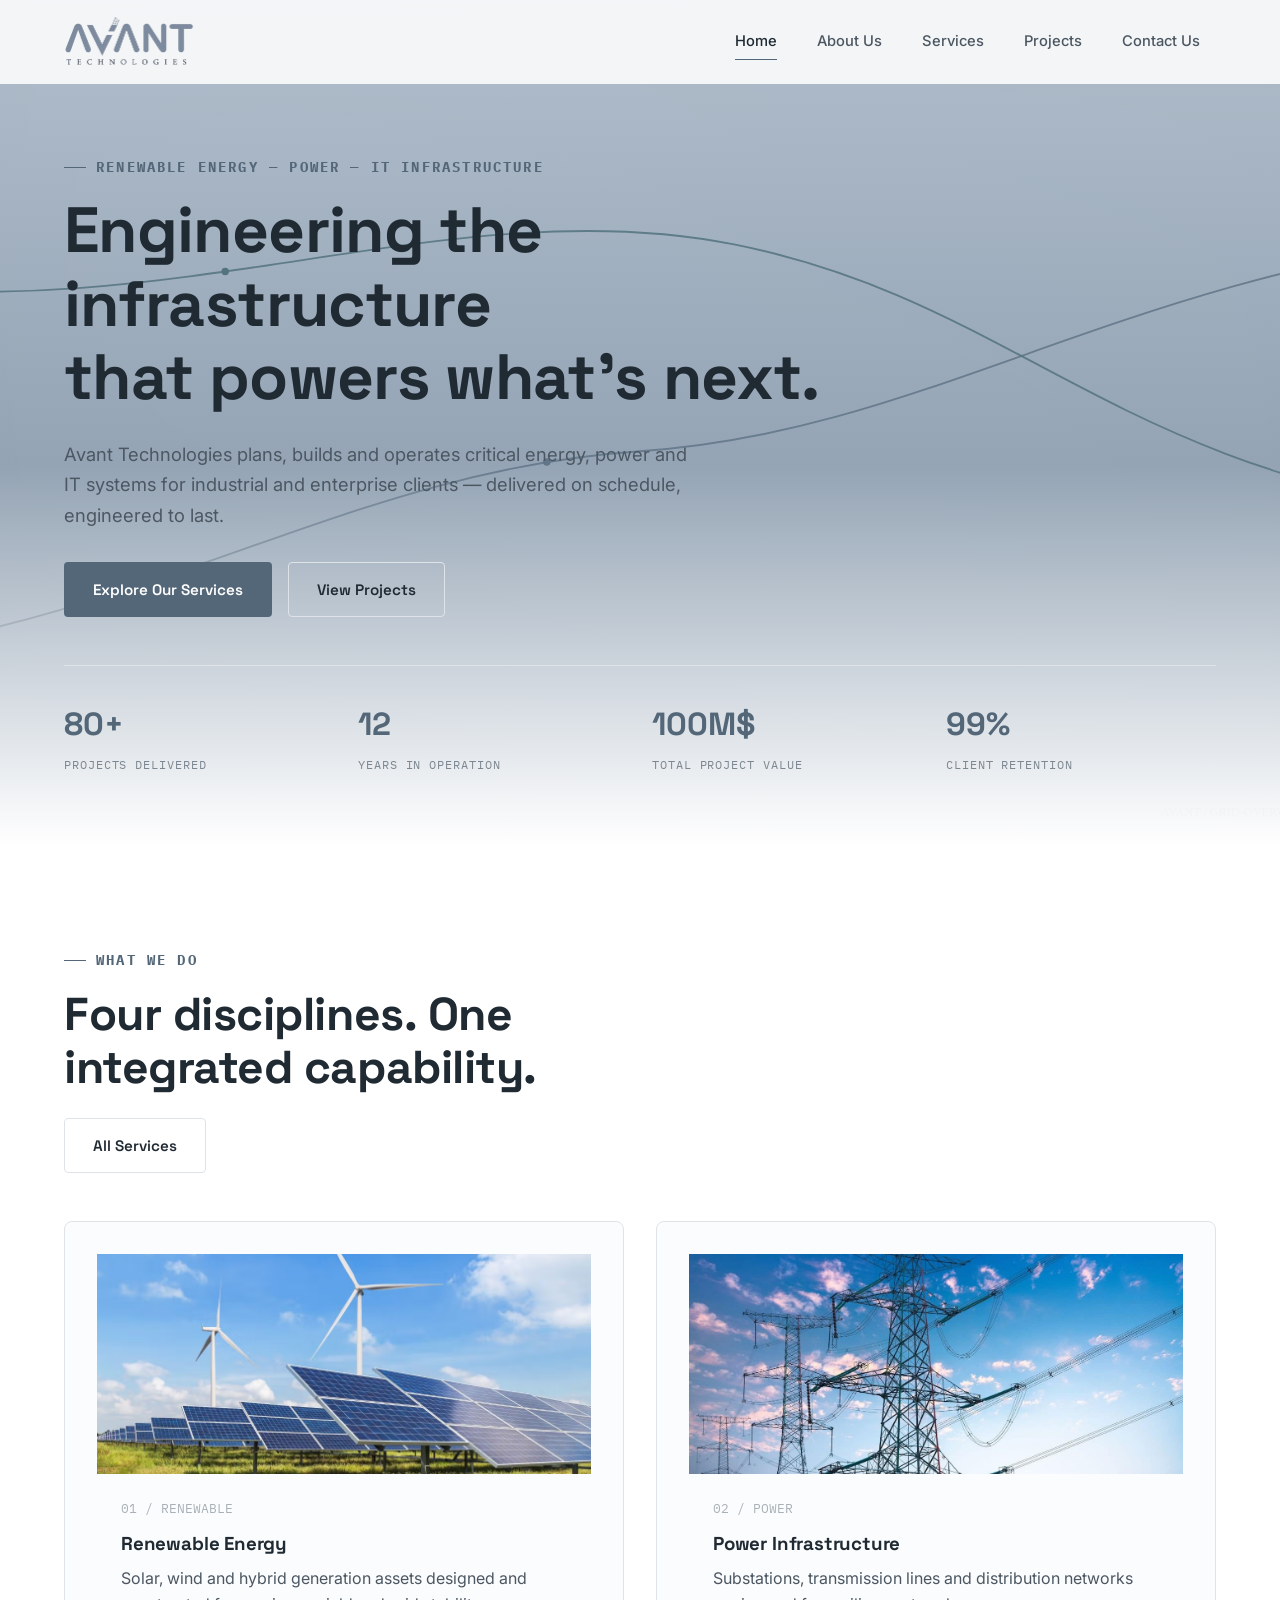
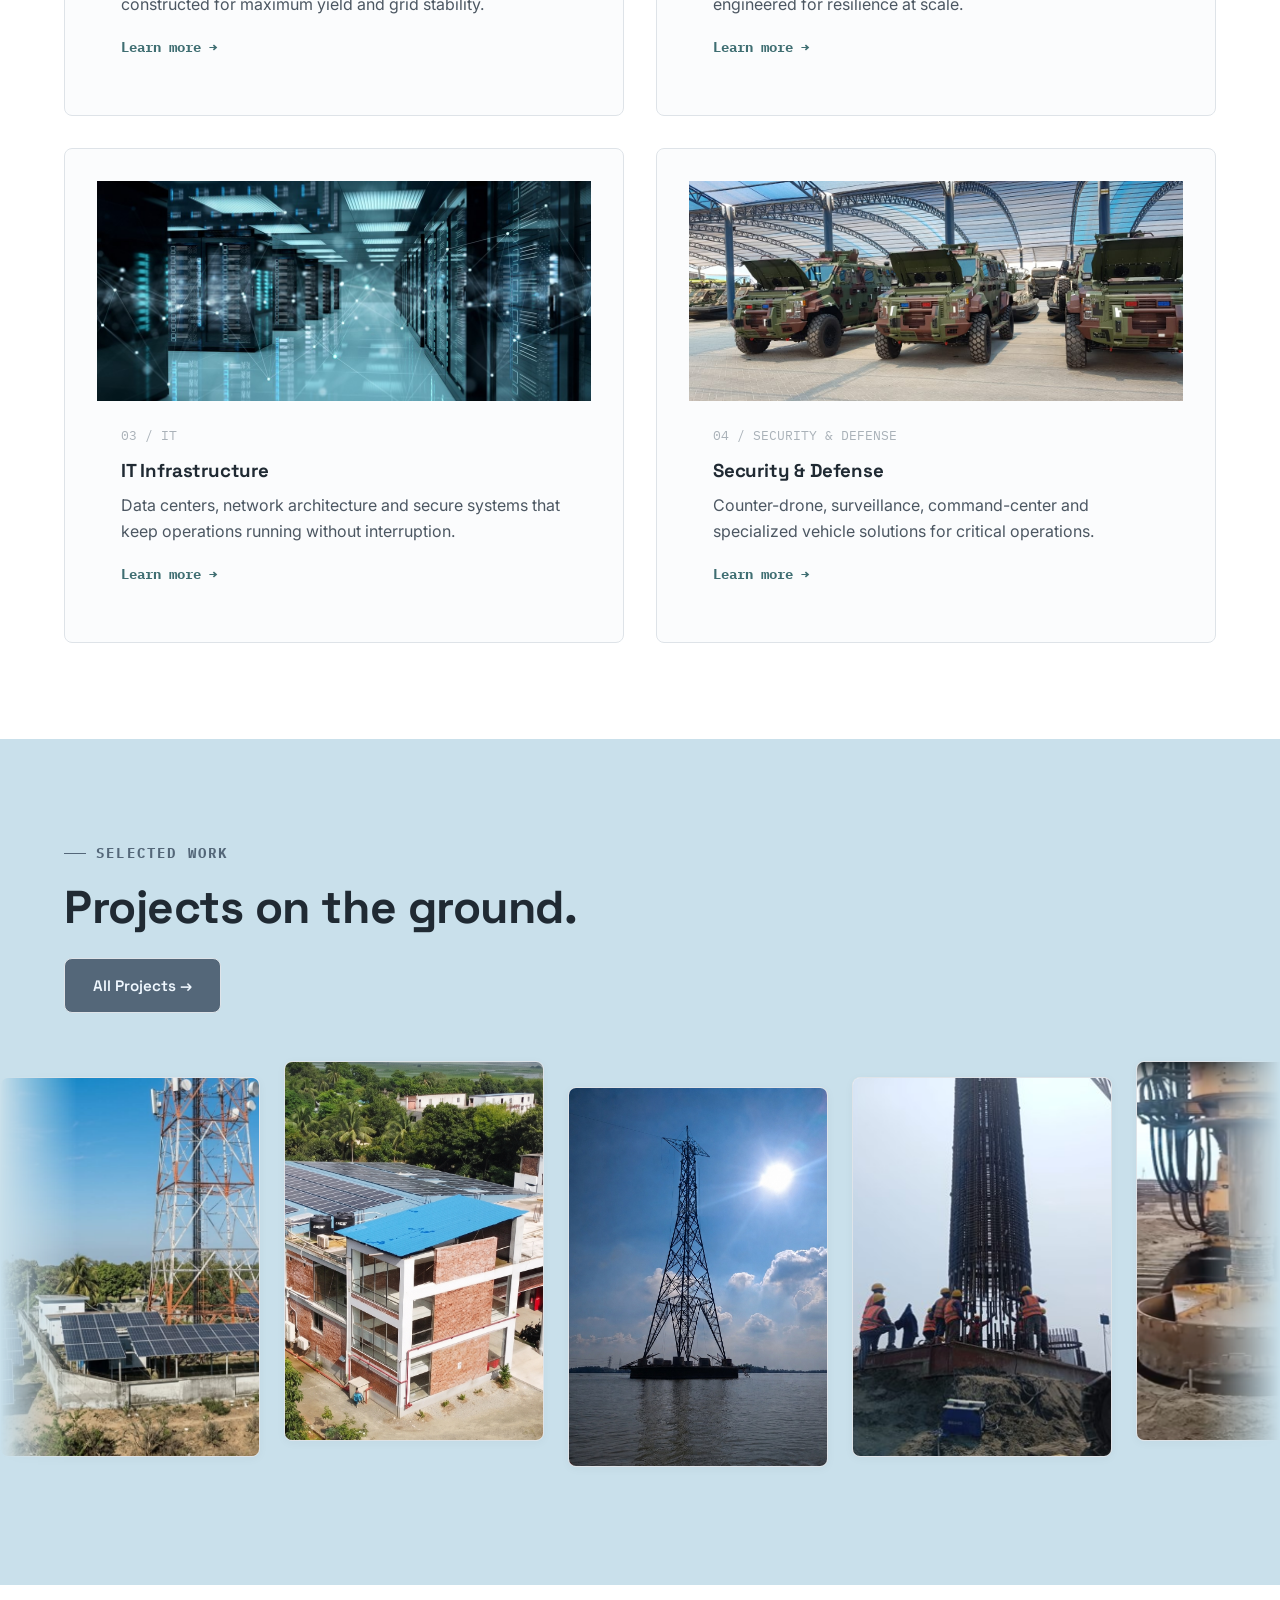
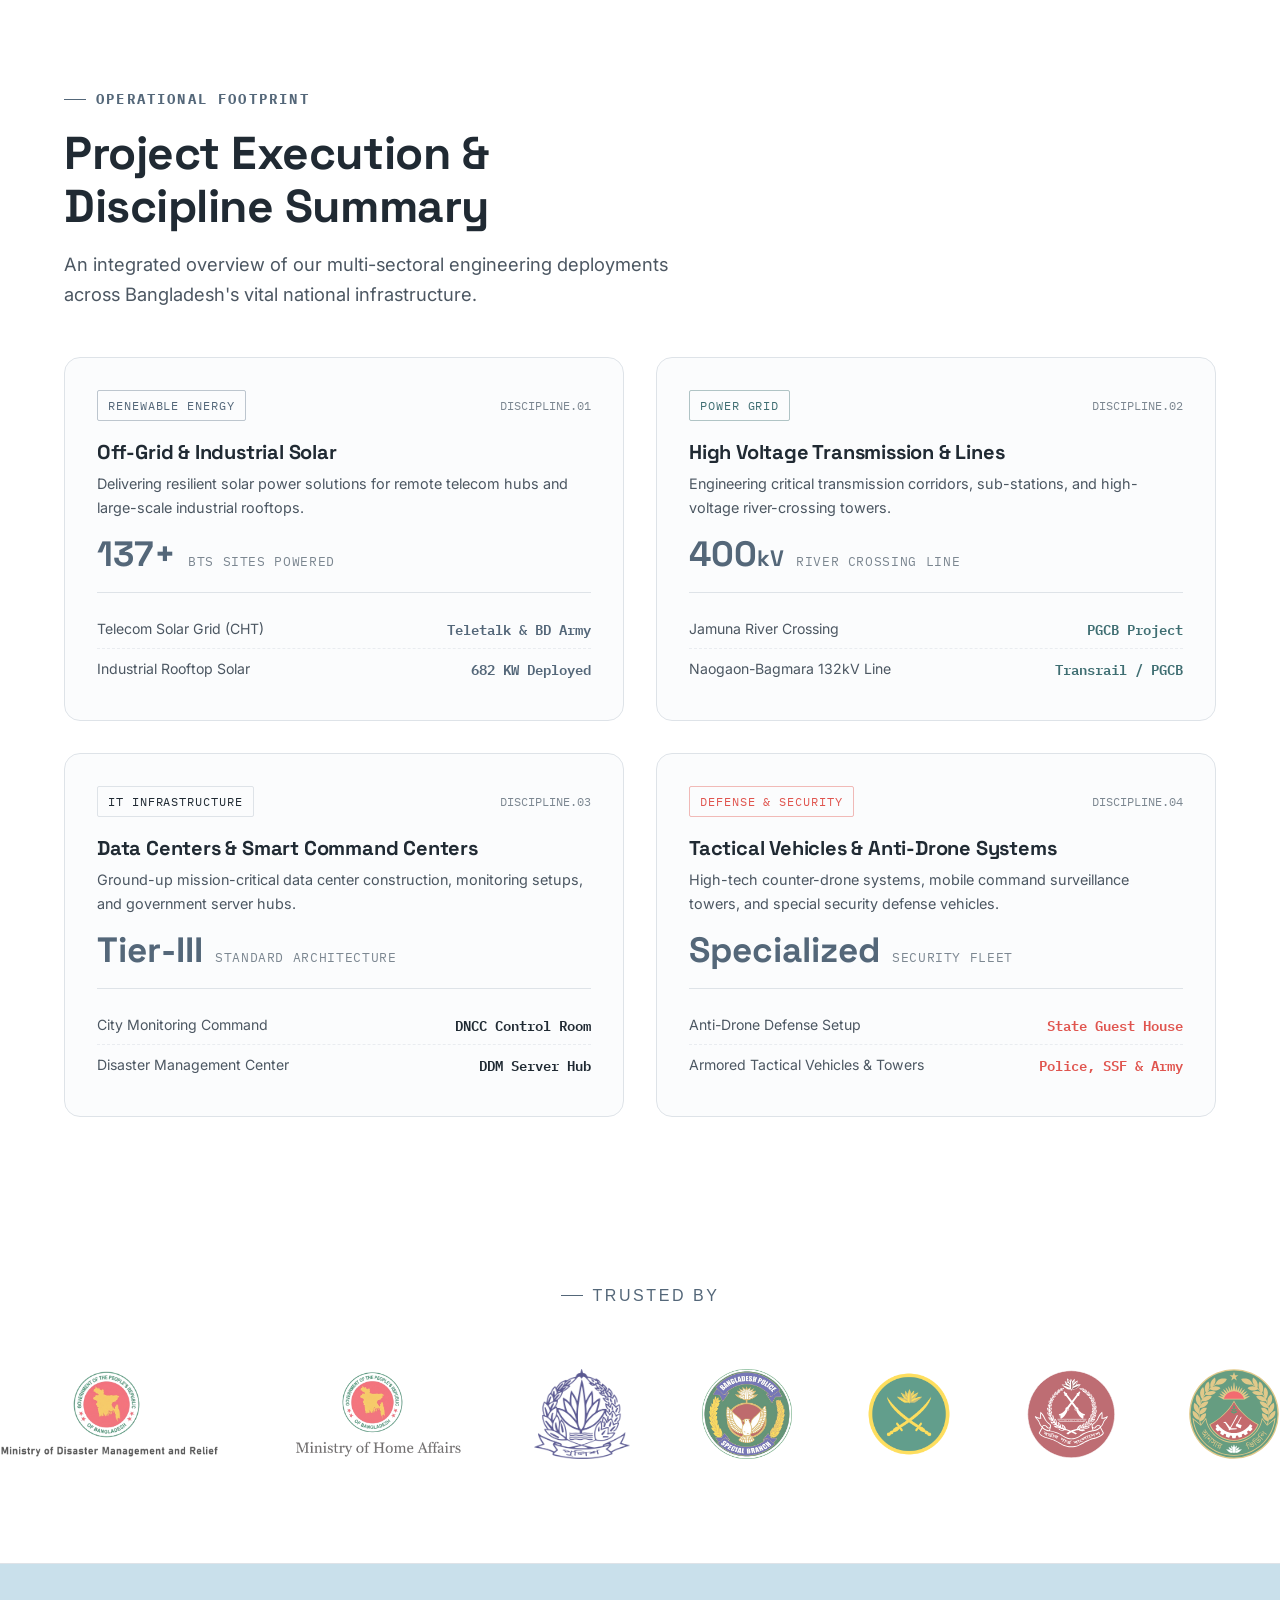
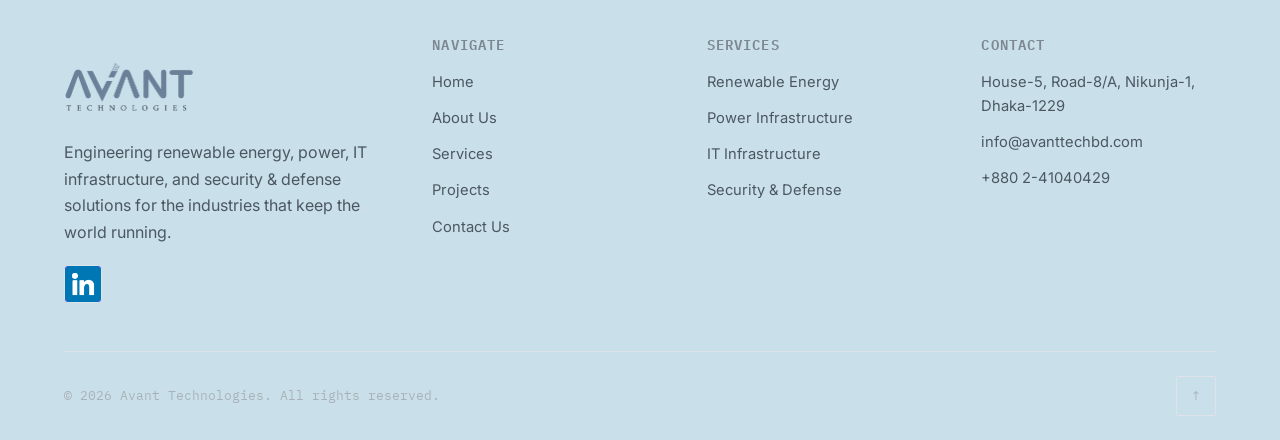
==== commit ee0e1ab0: "August 30 1" ====
--- a/index.html
+++ b/index.html
@@ -425,80 +425,43 @@
     <!-- Slider Container slides from Right -->
     <div class="project-slider-viewport reveal-right reveal-delay-2">
       <div class="project-slider-track" id="project-gallery-track">
-        <!-- Original Set of Images -->
-        <img class="project-slide-img" src="images/projects/Ansar picture 1.jpeg" alt="Ansar Project Image 1">
-        <img class="project-slide-img" src="images/projects/Ansar picture 2.jpeg" alt="Ansar Project Image 2">
-        <img class="project-slide-img" src="images/projects/Ansar picture 3.jpeg" alt="Ansar Project Image 3">
-        <img class="project-slide-img" src="images/projects/Project J Picture 1.jpeg" alt="Project J Picture 1">
-        <img class="project-slide-img" src="images/projects/Project J Picture 2.jpg" alt="Project J Picture 2">
-        <img class="project-slide-img" src="images/projects/Project J Picture 3.jpg" alt="Project J Picture 3">
-        <img class="project-slide-img" src="images/projects/Project J Picture 4.jpg" alt="Project J Picture 4">
-        <img class="project-slide-img" src="images/projects/Anti Drone Picture 1.jpeg" alt="Anti Drone Picture 1">
-        <img class="project-slide-img" src="images/projects/Anti Drone Picture 2.jpeg" alt="Anti Drone Picture 2">
-        <img class="project-slide-img" src="images/projects/Anti Drone Picture 3.jpeg" alt="Anti Drone Picture 3">
-        <img class="project-slide-img" src="images/projects/Anti Riot Truck Picture 1.jpg" alt="Anti Riot Truck Picture 1">
-        <img class="project-slide-img" src="images/projects/APC Picture 1.png" alt="APC Picture 1">
-        <img class="project-slide-img" src="images/projects/ATV Picture 1.jpeg" alt="ATV Picture 1">
-        <img class="project-slide-img" src="images/projects/ATV Picture 2.jpeg" alt="ATV Picture 2">
-        <img class="project-slide-img" src="images/projects/Avant Office Picture 1.jpeg" alt="Avant Office Picture 1">
-        <img class="project-slide-img" src="images/projects/Baggage Scanners Picture 1.jpeg" alt="Baggage Scanners Picture 1">
-        <img class="project-slide-img" src="images/projects/Body Cam Picture 1.png" alt="Body Cam Picture 1">
-        <img class="project-slide-img" src="images/projects/Body Cam Picture 2.jpeg" alt="Body Cam Picture 2">
-        <img class="project-slide-img" src="images/projects/Body Cam Picture 3.jpeg" alt="Body Cam Picture 3">
-        <img class="project-slide-img" src="images/projects/Body Guard Pro Picture 1.jpeg" alt="Body Guard Pro Picture 1">
-        <img class="project-slide-img" src="images/projects/BSRS Picture 1.jpeg" alt="BSRS Picture 1">
-        <img class="project-slide-img" src="images/projects/BSRS Picture 2.jpeg" alt="BSRS Picture 2">
-        <img class="project-slide-img" src="images/projects/BSRS Picture 3.jpeg" alt="BSRS Picture 3">
-        <img class="project-slide-img" src="images/projects/BTS picture 1.jpeg" alt="BTS Picture 1">
-        <img class="project-slide-img" src="images/projects/BTS picture 2.jpeg" alt="BTS Picture 2">
-        <img class="project-slide-img" src="images/projects/BTS picture 3.jpeg" alt="BTS Picture 3">
-        <img class="project-slide-img" src="images/projects/BTS Tower Solar Picture 1.jpeg" alt="BTS Tower Solar Picture 1">
-        <img class="project-slide-img" src="images/projects/BTS Tower Solar Picture 2.jpeg" alt="BTS Tower Solar Picture 2">
-        <img class="project-slide-img" src="images/projects/BTS Tower Solar Picture 3.jpeg" alt="BTS Tower Solar Picture 3">
-        <img class="project-slide-img" src="images/projects/Bullet Proof jacket Picture 1.png" alt="Bullet Proof Jacket Picture 1">
-        <img class="project-slide-img" src="images/projects/Bullet Proof jacket Picture 2.png" alt="Bullet Proof Jacket Picture 2">
-        <img class="project-slide-img" src="images/projects/Bullet Proof jacket Picture 3.png" alt="Bullet Proof Jacket Picture 3">
-        <img class="project-slide-img" src="images/projects/BUP Lab Picture 1.jpeg" alt="BUP Lab Picture 1">
-        <img class="project-slide-img" src="images/projects/BUP Lab Picture 2.jpeg" alt="BUP Lab Picture 2">
-        <img class="project-slide-img" src="images/projects/CCV Picture 1.jpg" alt="CCV Picture 1">
-        <img class="project-slide-img" src="images/projects/DDM Picture 1.jpeg" alt="DDM Picture 1">
-        <img class="project-slide-img" src="images/projects/DDM Picture 2.jpeg" alt="DDM Picture 2">
-        <img class="project-slide-img" src="images/projects/DDM Picture 3.jpeg" alt="DDM Picture 3">
-        <img class="project-slide-img" src="images/projects/DNCC CCTV Picture 1.jpeg" alt="DNCC CCTV Picture 1">
-        <img class="project-slide-img" src="images/projects/DNCC CCTV Picture 2.jpeg" alt="DNCC CCTV Picture 2">
-        <img class="project-slide-img" src="images/projects/DNCC CCTV Picture 3.jpeg" alt="DNCC CCTV Picture 3">
-        <img class="project-slide-img" src="images/projects/DNCC1 Picture 1.jpeg" alt="DNCC1 Picture 1">
-        <img class="project-slide-img" src="images/projects/DNCC1 Picture 2.jpeg" alt="DNCC1 Picture 2">
-        <img class="project-slide-img" src="images/projects/DSCC Picture 1.jpeg" alt="DSCC Picture 1">
-        <img class="project-slide-img" src="images/projects/DSCC Picture 2.jpeg" alt="DSCC Picture 2">
-        <img class="project-slide-img" src="images/projects/Explosive detector Picture 1.jpeg" alt="Explosive Detector Picture 1">
-        <img class="project-slide-img" src="images/projects/Explosive detector Picture 2.jpeg" alt="Explosive Detector Picture 2">
-        <img class="project-slide-img" src="images/projects/FSCD Picture 1.jpg" alt="FSCD Picture 1">
-        <img class="project-slide-img" src="images/projects/FSCD Picture 2.jpg" alt="FSCD Picture 2">
-        <img class="project-slide-img" src="images/projects/FSCD Picture 3.jpg" alt="FSCD Picture 3">
-        <img class="project-slide-img" src="images/projects/IFP Picture 1.jpeg" alt="IFP Picture 1">
-        <img class="project-slide-img" src="images/projects/IFP Picture 2.jpeg" alt="IFP Picture 2">
-        <img class="project-slide-img" src="images/projects/Mymensingh picture 1.jpeg" alt="Mymensingh Picture 1">
-        <img class="project-slide-img" src="images/projects/Mymensingh picture 2.jpeg" alt="Mymensingh Picture 2">
-        <img class="project-slide-img" src="images/projects/Mymensingh picture 3.jpeg" alt="Mymensingh Picture 3">
-        <img class="project-slide-img" src="images/projects/NAOGAON-BAGMARA I 32KV Picture1.jpg" alt="NAOGAON-BAGMARA Transmission Line">
-        <img class="project-slide-img" src="images/projects/PA System Picture 1.jpeg" alt="PA System Picture 1">
-        <img class="project-slide-img" src="images/projects/Portable Surveillance Tower Picture 1.jpg" alt="Portable Surveillance Tower Picture 1">
-        <img class="project-slide-img" src="images/projects/Portable Surveillance Tower Picture 2.jpg" alt="Portable Surveillance Tower Picture 2">
-        <img class="project-slide-img" src="images/projects/Portable Surveillance Tower Picture 3.jpg" alt="Portable Surveillance Tower Picture 3">
-        
-        <img class="project-slide-img" src="images/projects/Road Block Picture 1.jpeg" alt="Road Block Picture 1">
-        <img class="project-slide-img" src="images/projects/Road Block Picture 2.jpeg" alt="Road Block Picture 2">
-        <img class="project-slide-img" src="images/projects/SBSS Picture 1.jpeg" alt="SBSS Picture 1">
-        <img class="project-slide-img" src="images/projects/SBSS Picture 2.jpeg" alt="SBSS Picture 2">
-        <img class="project-slide-img" src="images/projects/SBSS Picture 3.jpeg" alt="SBSS Picture 3">
-        <img class="project-slide-img" src="images/projects/Security Archways Picture 1.jpeg" alt="Security Archways Picture 1">
-        <img class="project-slide-img" src="images/projects/Speed boat Picture 1.png" alt="Speed Boat Picture 1">
-        <img class="project-slide-img" src="images/projects/Speed boat Picture 2.png" alt="Speed Boat Picture 2">
-        <img class="project-slide-img" src="images/projects/SSC picture 1.jpeg" alt="SSC Picture 1">
-        <img class="project-slide-img" src="images/projects/Trend Setter Solar Picture 1.png" alt="Trend Setter Solar Picture 1">
-        <img class="project-slide-img" src="images/projects/Vehicle Scanner Picture 1.jpeg" alt="Vehicle Scanner Picture 1">
-        <img class="project-slide-img" src="images/projects/Vehicle Scanner Picture 2.jpeg" alt="Vehicle Scanner Picture 2">
+        <!-- Updated project set from the live projects page -->
+        <img class="project-slide-img" src="images/projects/BTS Tower Solar Picture 1.jpeg" alt="Solar BTS Hub Sites">
+        <img class="project-slide-img" src="images/projects/Trend Setter Solar Picture 1.jpg" alt="Rooftop Solar">
+        <img class="project-slide-img" src="images/projects/Project J Picture 1.jpeg" alt="400kV Jamuna River Crossing">
+        <img class="project-slide-img" src="images/projects/Project J Picture 2.jpg" alt="400kV Jamuna River Crossing">
+        <img class="project-slide-img" src="images/projects/Project J Picture 3.jpg" alt="400kV Jamuna River Crossing">
+        <img class="project-slide-img" src="images/projects/Project J Picture 4.jpg" alt="400kV Jamuna River Crossing">
+        <img class="project-slide-img" src="images/projects/BTS picture 1.jpeg" alt="Telecom 4G Infrastructure">
+        <img class="project-slide-img" src="images/projects/BTS picture 2.jpeg" alt="Telecom 4G Infrastructure">
+        <img class="project-slide-img" src="images/projects/Avant Office Picture 1.jpeg" alt="Hybrid Solar System Avant Office">
+        <img class="project-slide-img" src="images/projects/NAOGAON-BAGMARA I 32KV Picture 1.jpg" alt="Naogaon-Bagmara 132kV Line">
+        <img class="project-slide-img" src="images/projects/Mymensingh picture 1.jpeg" alt="Kaliakoir-Mymensingh 400kV">
+        <img class="project-slide-img" src="images/projects/Road Block Picture 1.jpeg" alt="Road Block">
+        <img class="project-slide-img" src="images/projects/Body Cam Picture 1.jpeg" alt="Body Worn Cameras">
+        <img class="project-slide-img" src="images/projects/Portable Surveillance Tower Picture 1.jpg" alt="Mobile Surveillance Towers">
+        <img class="project-slide-img" src="images/projects/Bullet Proof jacket Picture 1.png" alt="Bulletproof Jackets">
+        <img class="project-slide-img" src="images/projects/Anti Drone Picture 1.jpeg" alt="Anti Drone System">
+        <img class="project-slide-img" src="images/projects/DNCC CCTV Picture 1.jpeg" alt="Dhaka North City Surveillance">
+        <img class="project-slide-img" src="images/projects/DNCC Picture 1.jpeg" alt="DNCC EOC Systems">
+        <img class="project-slide-img" src="images/projects/DSCC Picture 1.jpg" alt="DSCC EOC Systems">
+        <img class="project-slide-img" src="images/projects/FSCD Dhaka Picture 1.jpg" alt="FSCD Command Rooms">
+        <img class="project-slide-img" src="images/projects/FSCD Sylhet Picture 1.jpg" alt="FSCD Command Rooms">
+        <img class="project-slide-img" src="images/projects/DDM Picture 1.jpg" alt="NDRCC ICT Package">
+        <img class="project-slide-img" src="images/projects/Baggage Scanners Picture 1.jpeg" alt="Baggage Scanners & Archways">
+        <img class="project-slide-img" src="images/projects/Security Archways Picture 1.jpeg" alt="Security Archways">
+        <img class="project-slide-img" src="images/projects/Anti Riot Truck Picture 1.jpg" alt="Riot Control Vehicles">
+        <img class="project-slide-img" src="images/projects/ATV Picture 1.jpeg" alt="Tactical ATVs">
+        <img class="project-slide-img" src="images/projects/SBSS Picture 1.jpeg" alt="SBSS">
+        <img class="project-slide-img" src="images/projects/BSRS Picture 1.jpeg" alt="BSRS">
+        <img class="project-slide-img" src="images/projects/Body Guard Pro Picture 1.jpeg" alt="Body Guard Pro">
+        <img class="project-slide-img" src="images/projects/Vehicle Scanner Picture 1.jpeg" alt="Vehicle Scanner Machine">
+        <img class="project-slide-img" src="images/projects/Speed boat Picture 1.png" alt="Tactical Patrol Boats">
+        <img class="project-slide-img" src="images/projects/APC Picture 1.jpg" alt="Armored Personnel Carrier">
+        <img class="project-slide-img" src="images/projects/PA System Picture 1.jpeg" alt="PA Systems">
+        <img class="project-slide-img" src="images/projects/IFP Picture 1.jpeg" alt="Interactive Flat Panels">
+        <img class="project-slide-img" src="images/projects/BUP Lab Picture 1.jpeg" alt="BUP Lab Workstations">
+        <img class="project-slide-img" src="images/projects/Ansar picture 1.jpeg" alt="Modern Attendance System">
       </div>
     </div>
   </section>
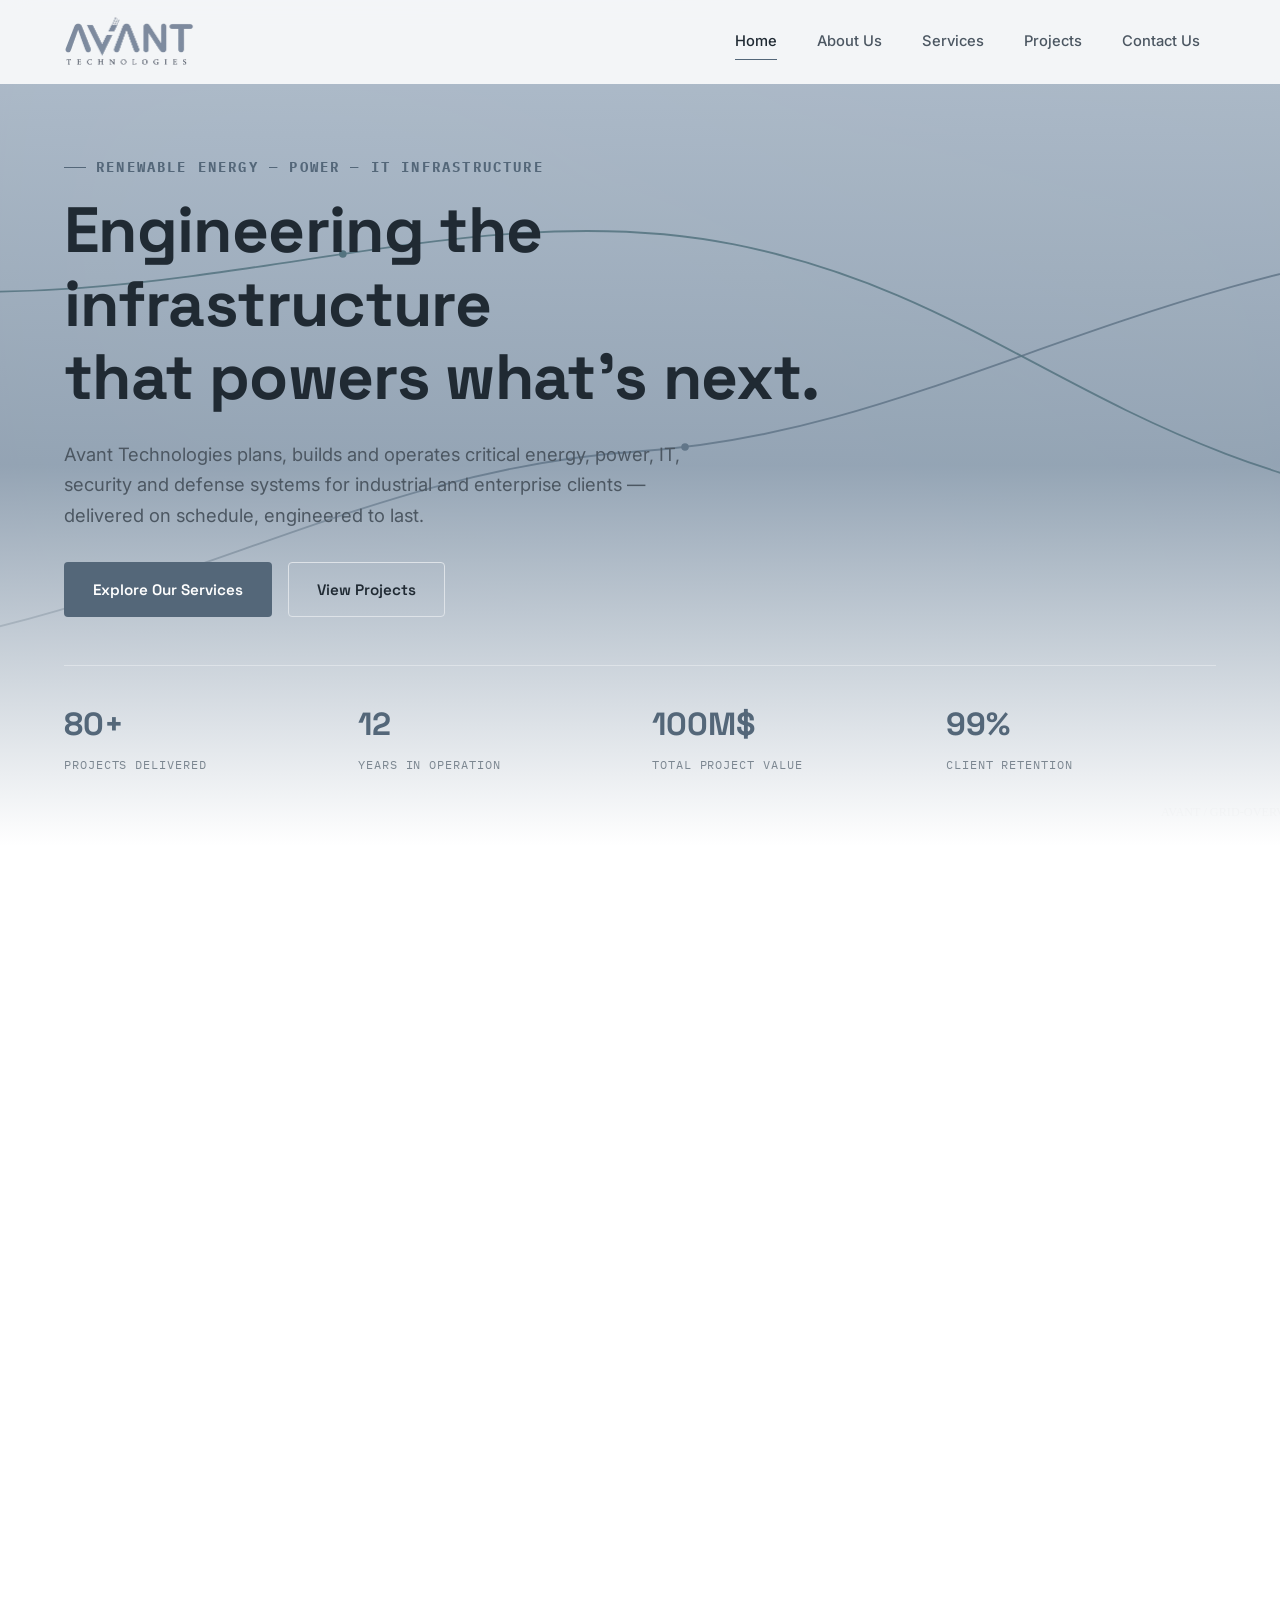
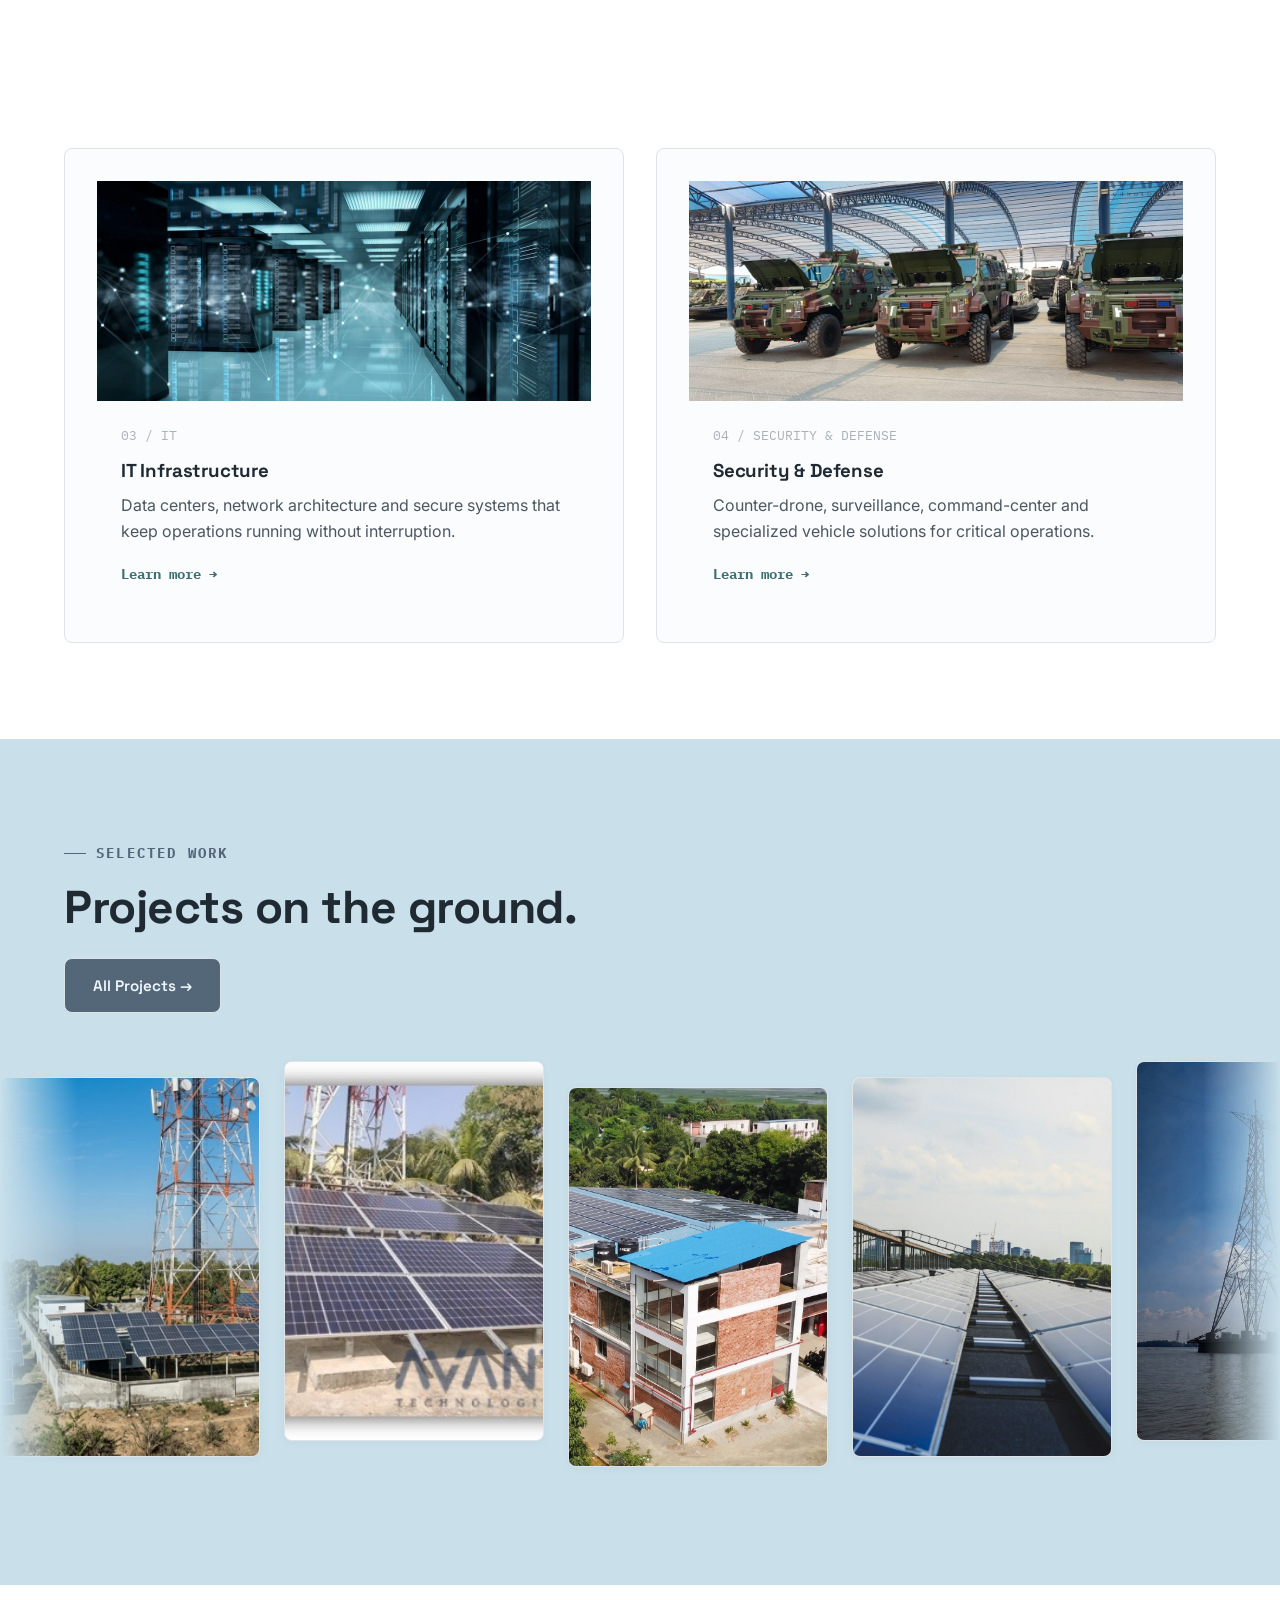
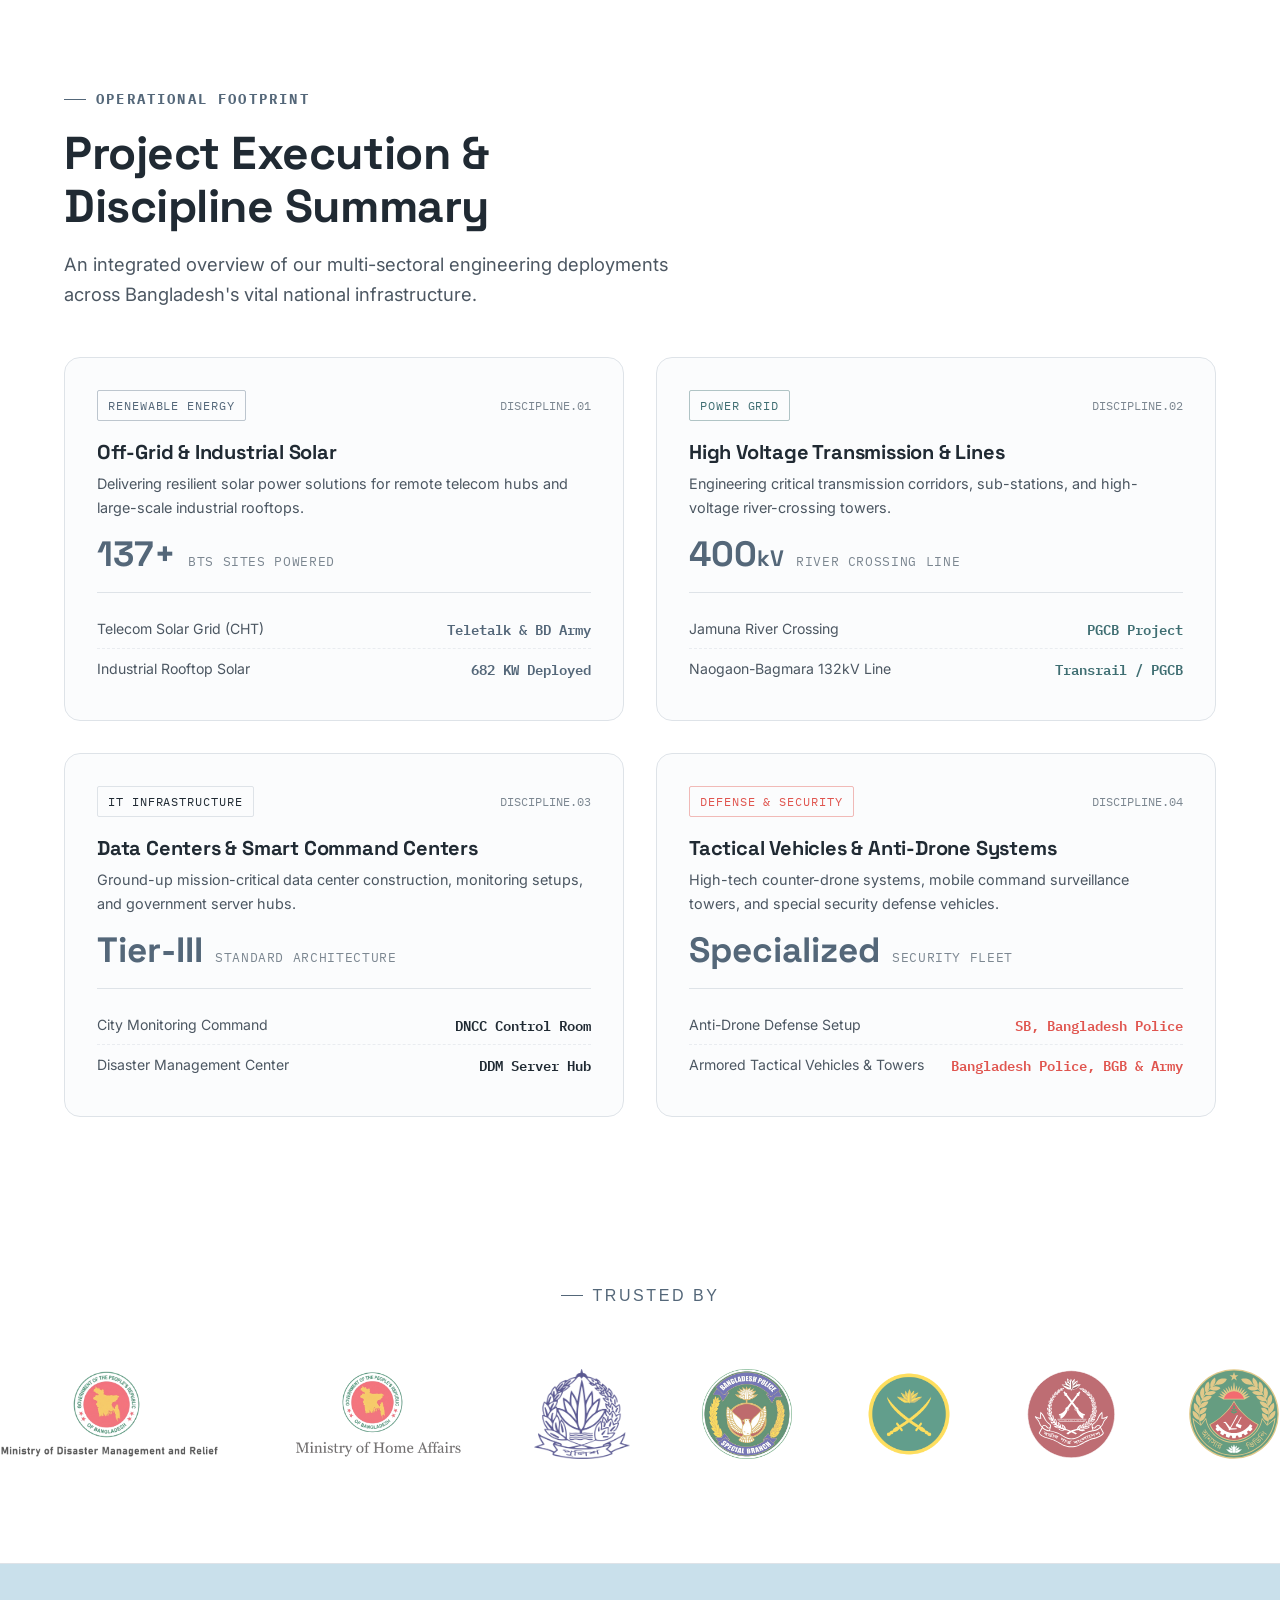
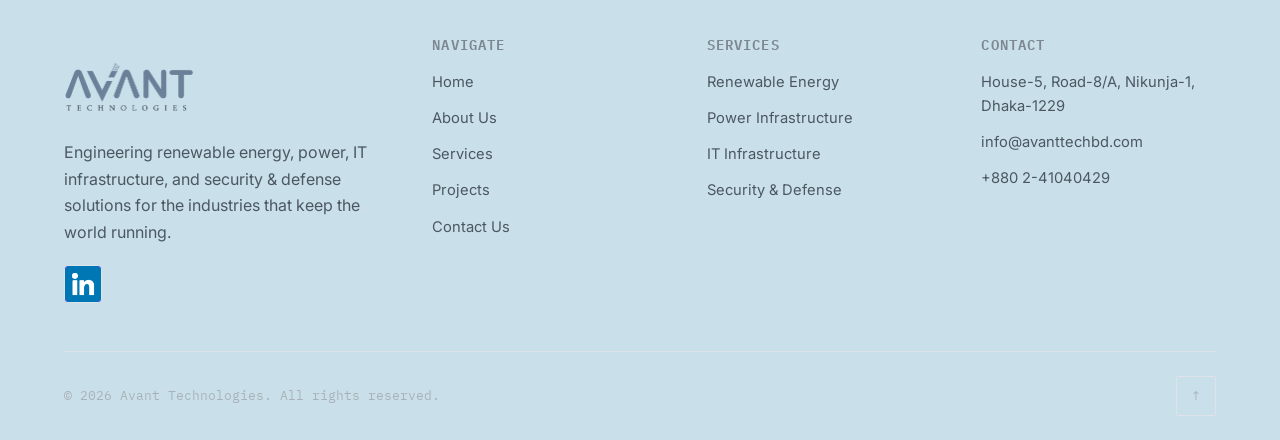
==== commit 898d528f: "September 1" ====
--- a/index.html
+++ b/index.html
@@ -314,7 +314,7 @@
     <div class="container hero-content">
       <p class="eyebrow reveal-left">Renewable Energy — Power — IT Infrastructure</p>
       <h1 class="h1 hero-title reveal-left reveal-delay-1">Engineering the infrastructure<br>that powers what's next.</h1>
-      <p class="lede mt-24 reveal-left reveal-delay-2">Avant Technologies plans, builds and operates critical energy, power and IT systems for industrial and enterprise clients — delivered on schedule, engineered to last.</p>
+      <p class="lede mt-24 reveal-left reveal-delay-2">Avant Technologies plans, builds and operates critical energy, power, IT, security and defense systems for industrial and enterprise clients — delivered on schedule, engineered to last.</p>
       <div class="hero-foot reveal-left reveal-delay-3">
         <a href="services.html" class="btn btn-primary">Explore Our Services</a>
         <a href="projects.html" class="btn btn-outline">View Projects</a>
@@ -427,14 +427,18 @@
       <div class="project-slider-track" id="project-gallery-track">
         <!-- Updated project set from the live projects page -->
         <img class="project-slide-img" src="images/projects/BTS Tower Solar Picture 1.jpeg" alt="Solar BTS Hub Sites">
+        <img class="project-slide-img" src="images/projects/BTS Tower Solar Picture 2.jpeg" alt="Solar BTS Hub Sites">
         <img class="project-slide-img" src="images/projects/Trend Setter Solar Picture 1.jpg" alt="Rooftop Solar">
+        <img class="project-slide-img" src="images/projects/Trend Setter Solar Picture 2.jpg" alt="Rooftop Solar">
         <img class="project-slide-img" src="images/projects/Project J Picture 1.jpeg" alt="400kV Jamuna River Crossing">
         <img class="project-slide-img" src="images/projects/Project J Picture 2.jpg" alt="400kV Jamuna River Crossing">
         <img class="project-slide-img" src="images/projects/Project J Picture 3.jpg" alt="400kV Jamuna River Crossing">
         <img class="project-slide-img" src="images/projects/Project J Picture 4.jpg" alt="400kV Jamuna River Crossing">
         <img class="project-slide-img" src="images/projects/BTS picture 1.jpeg" alt="Telecom 4G Infrastructure">
         <img class="project-slide-img" src="images/projects/BTS picture 2.jpeg" alt="Telecom 4G Infrastructure">
+        <img class="project-slide-img" src="images/projects/BTS picture 3.jpeg" alt="Telecom 4G Infrastructure">
         <img class="project-slide-img" src="images/projects/Avant Office Picture 1.jpeg" alt="Hybrid Solar System Avant Office">
+        <img class="project-slide-img" src="images/projects/Avant Office Picture 2.jpeg" alt="Hybrid Solar System Avant Office">
         <img class="project-slide-img" src="images/projects/NAOGAON-BAGMARA I 32KV Picture 1.jpg" alt="Naogaon-Bagmara 132kV Line">
         <img class="project-slide-img" src="images/projects/Mymensingh picture 1.jpeg" alt="Kaliakoir-Mymensingh 400kV">
         <img class="project-slide-img" src="images/projects/Road Block Picture 1.jpeg" alt="Road Block">
@@ -444,8 +448,11 @@
         <img class="project-slide-img" src="images/projects/Anti Drone Picture 1.jpeg" alt="Anti Drone System">
         <img class="project-slide-img" src="images/projects/DNCC CCTV Picture 1.jpeg" alt="Dhaka North City Surveillance">
         <img class="project-slide-img" src="images/projects/DNCC Picture 1.jpeg" alt="DNCC EOC Systems">
+        <img class="project-slide-img" src="images/projects/DNCC Picture 2.jpeg" alt="DNCC EOC Systems">
         <img class="project-slide-img" src="images/projects/DSCC Picture 1.jpg" alt="DSCC EOC Systems">
+        <img class="project-slide-img" src="images/projects/DSCC Picture 2.jpg" alt="DSCC EOC Systems">
         <img class="project-slide-img" src="images/projects/FSCD Dhaka Picture 1.jpg" alt="FSCD Command Rooms">
+        <img class="project-slide-img" src="images/projects/FSCD Dhaka Picture 2.jpg" alt="FSCD Command Rooms">
         <img class="project-slide-img" src="images/projects/FSCD Sylhet Picture 1.jpg" alt="FSCD Command Rooms">
         <img class="project-slide-img" src="images/projects/DDM Picture 1.jpg" alt="NDRCC ICT Package">
         <img class="project-slide-img" src="images/projects/Baggage Scanners Picture 1.jpeg" alt="Baggage Scanners & Archways">
@@ -458,6 +465,7 @@
         <img class="project-slide-img" src="images/projects/Vehicle Scanner Picture 1.jpeg" alt="Vehicle Scanner Machine">
         <img class="project-slide-img" src="images/projects/Speed boat Picture 1.png" alt="Tactical Patrol Boats">
         <img class="project-slide-img" src="images/projects/APC Picture 1.jpg" alt="Armored Personnel Carrier">
+        <img class="project-slide-img" src="images/projects/APC Picture 2.jpg" alt="Armored Personnel Carrier">
         <img class="project-slide-img" src="images/projects/PA System Picture 1.jpeg" alt="PA Systems">
         <img class="project-slide-img" src="images/projects/IFP Picture 1.jpeg" alt="Interactive Flat Panels">
         <img class="project-slide-img" src="images/projects/BUP Lab Picture 1.jpeg" alt="BUP Lab Workstations">
@@ -582,11 +590,11 @@
           <div class="cap-highlights">
             <div class="cap-highlight-item">
               <span style="color:var(--text-300);">Anti-Drone Defense Setup</span>
-              <span class="mono" style="color:#E0554F; font-weight:600;">State Guest House</span>
+              <span class="mono" style="color:#E0554F; font-weight:600;">SB, Bangladesh Police</span>
             </div>
             <div class="cap-highlight-item">
               <span style="color:var(--text-300);">Armored Tactical Vehicles &amp; Towers</span>
-              <span class="mono" style="color:#E0554F; font-weight:600;">Police, SSF &amp; Army</span>
+              <span class="mono" style="color:#E0554F; font-weight:600;">Bangladesh Police, BGB &amp; Army</span>
             </div>
           </div>
         </div>
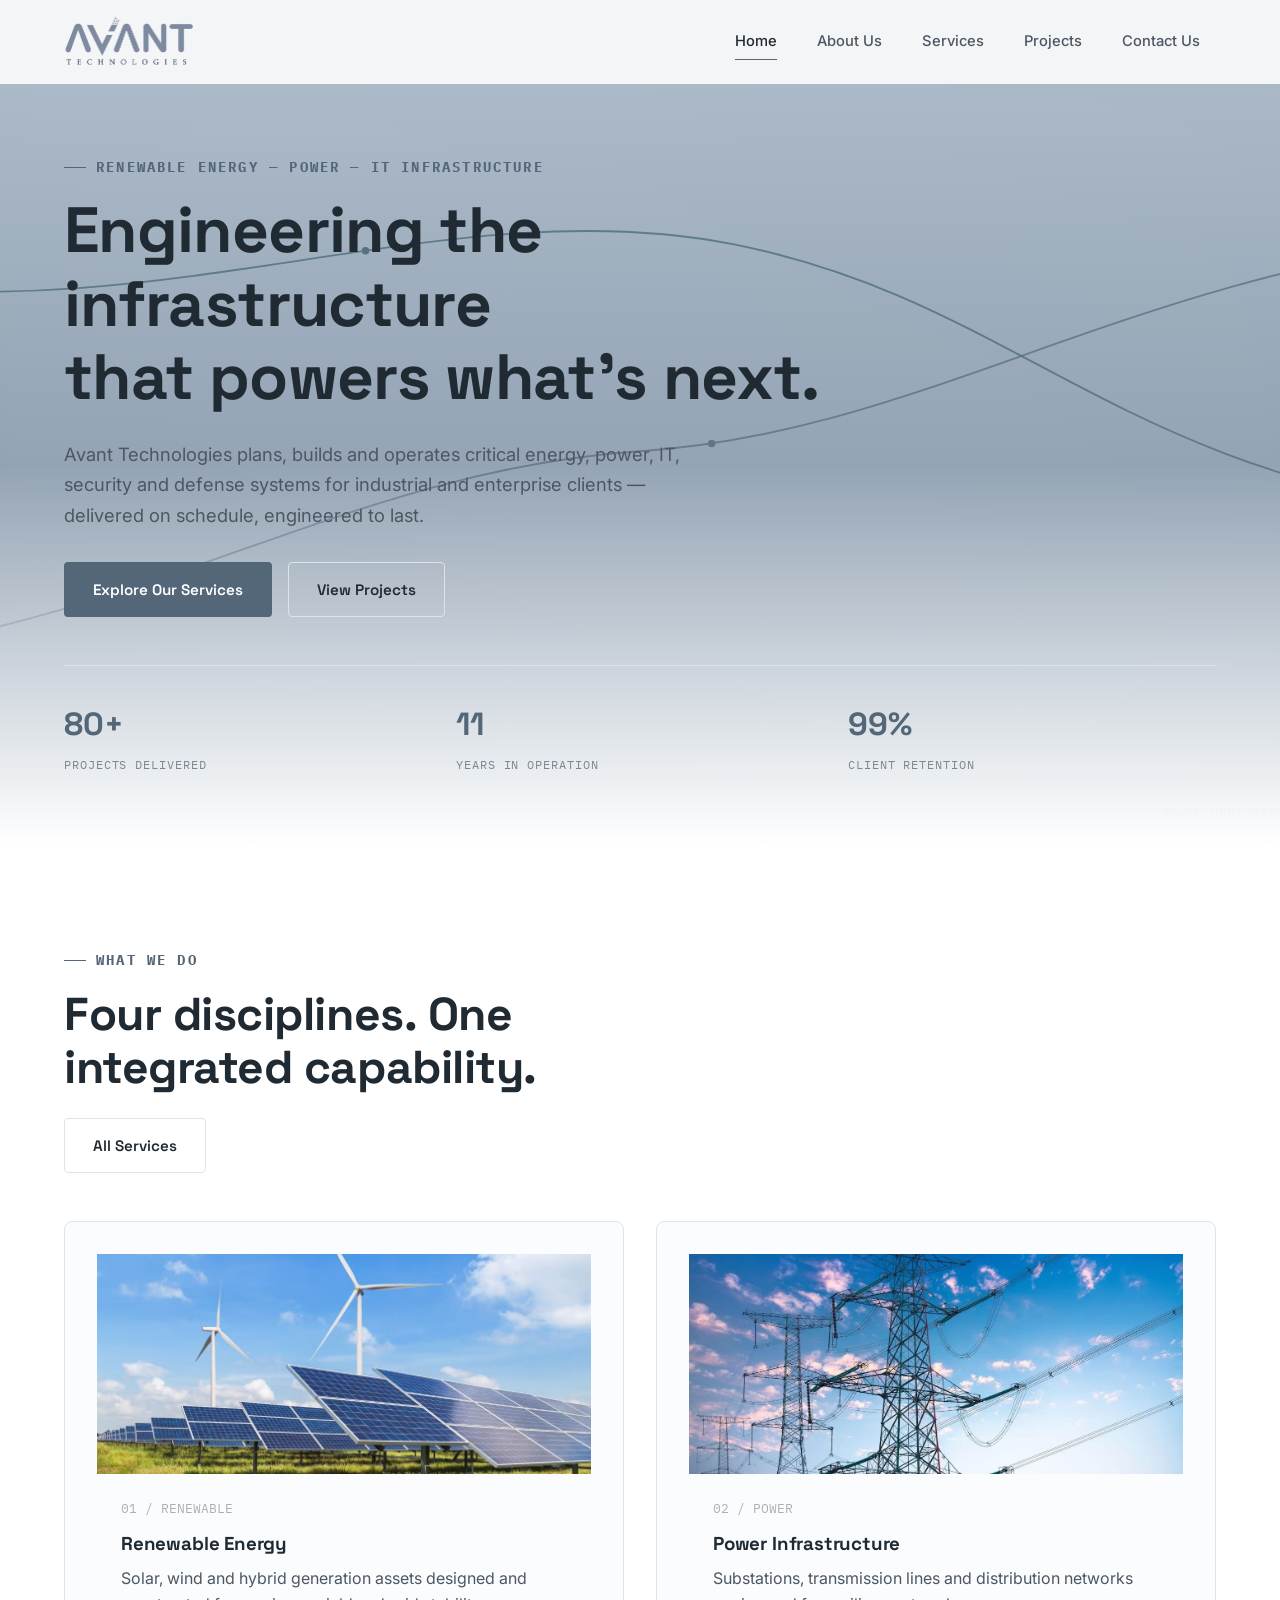
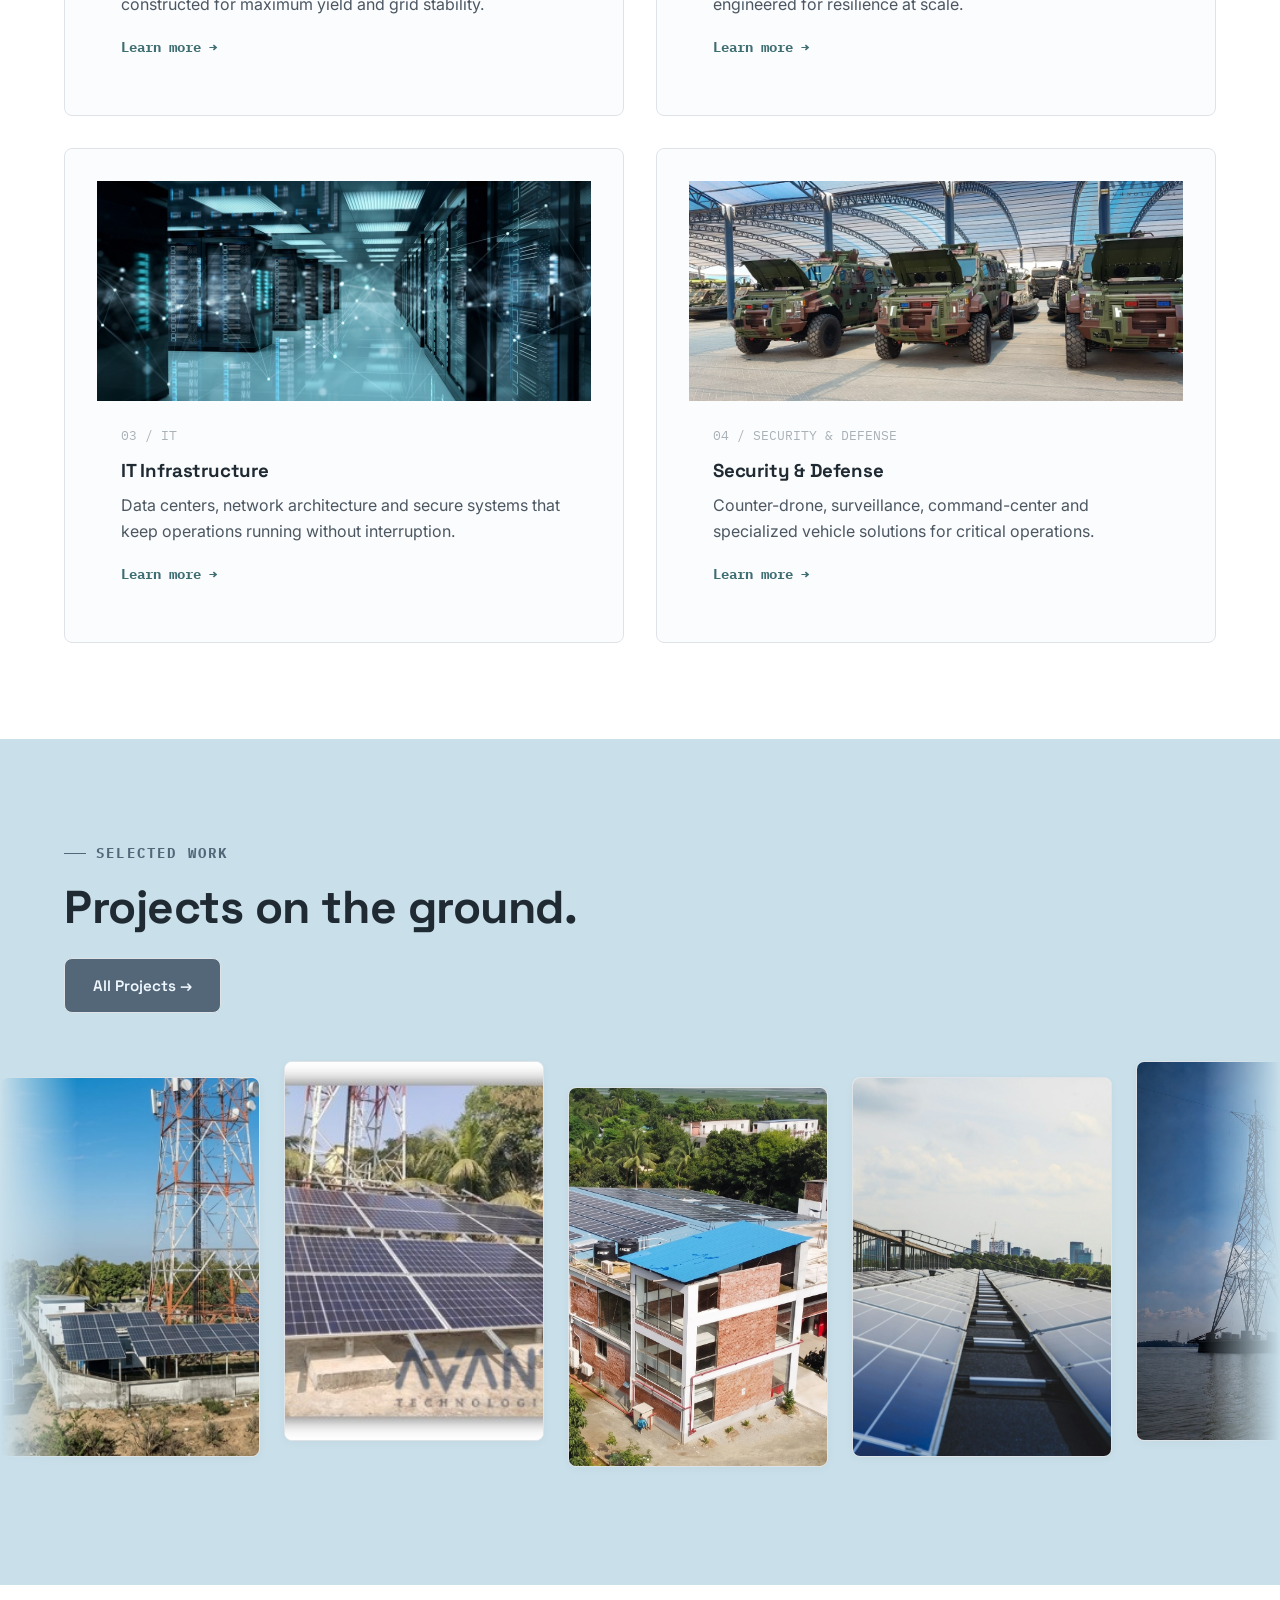
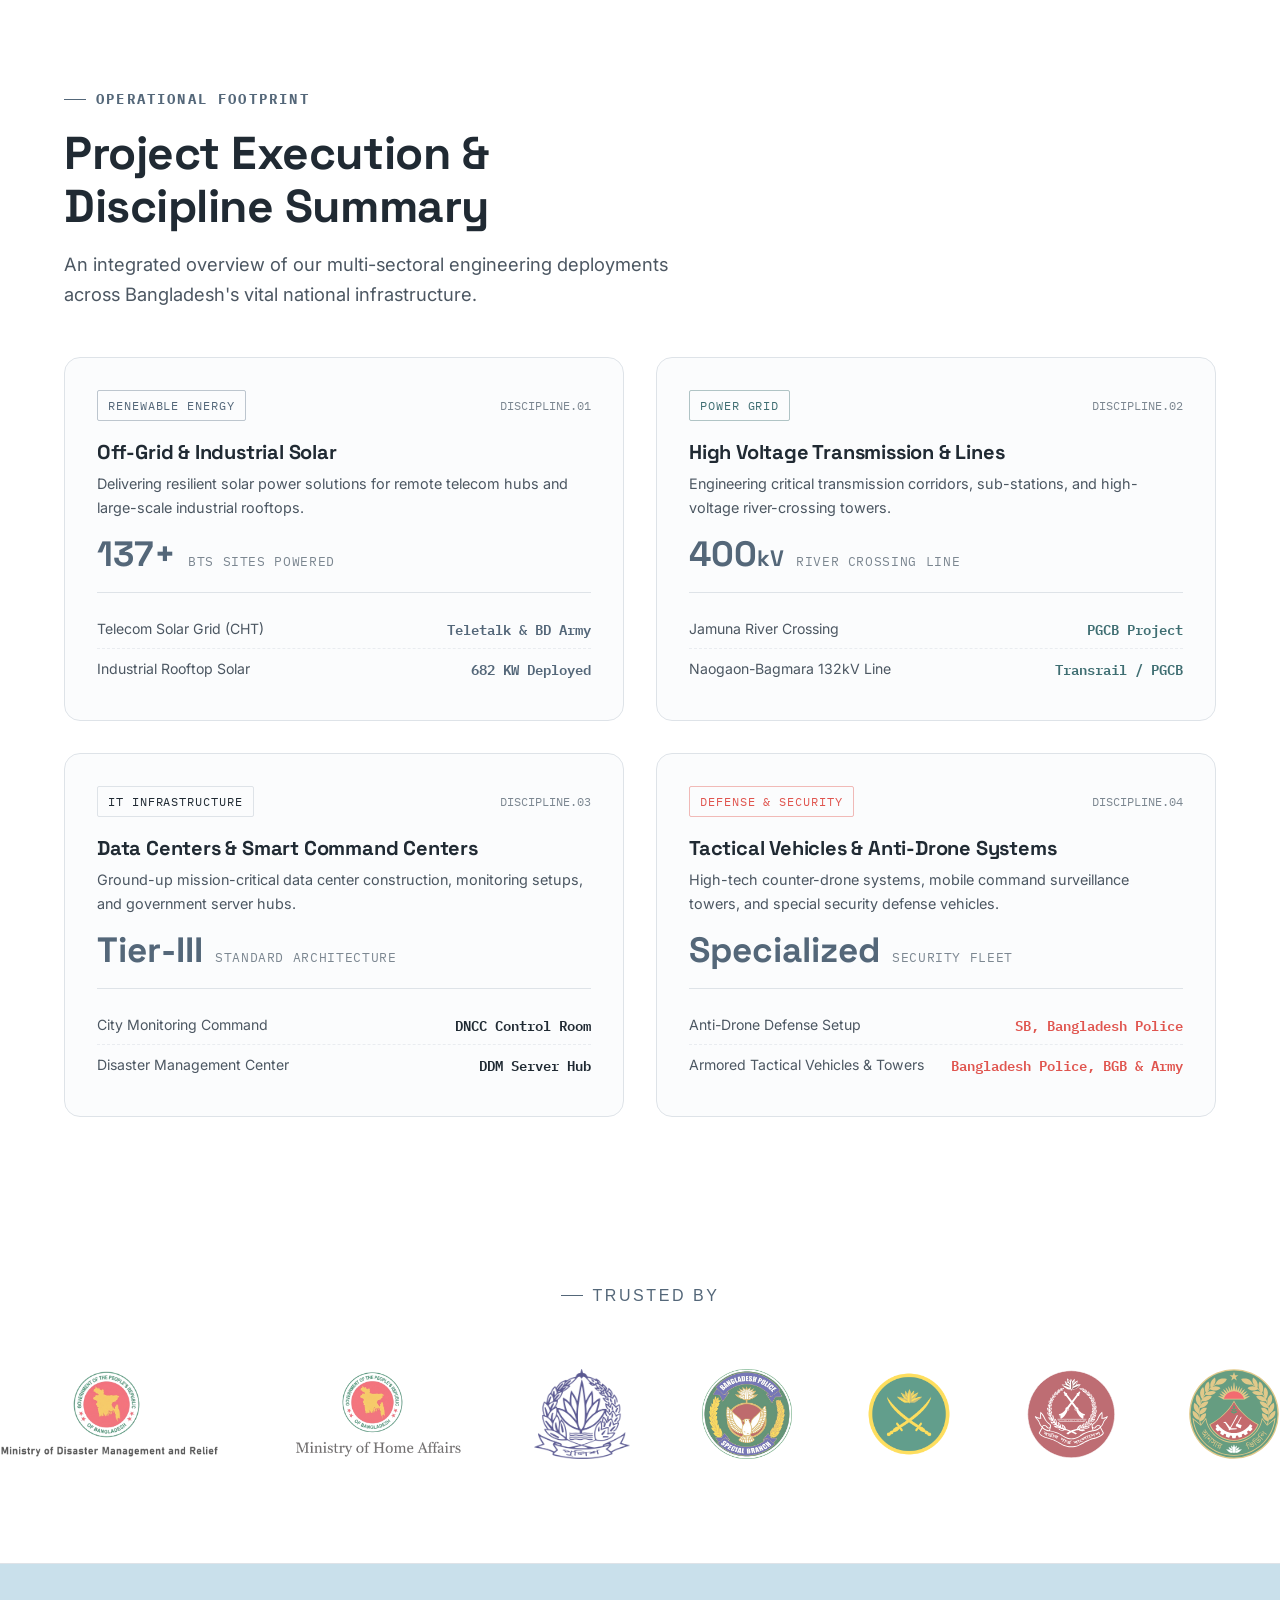
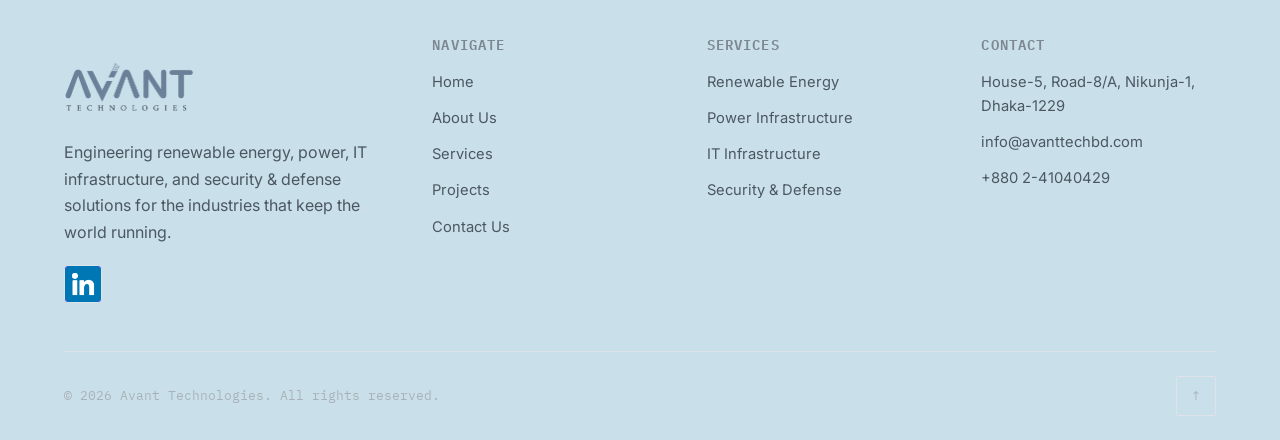
==== commit ca3a6428: "September 2 3" ====
--- a/index.html
+++ b/index.html
@@ -72,7 +72,7 @@
     100% { transform: scale(1.04) translate(2%, -2%); }
   }
 
-  .hero-stats{ display:grid; grid-template-columns:repeat(4, 1fr); gap:24px; margin-top:48px; padding-top:32px; border-top:1px solid var(--line-700); width:100%; }
+  .hero-stats{ display:grid; grid-template-columns:repeat(3, 1fr); gap:24px; margin-top:48px; padding-top:32px; border-top:1px solid var(--line-700); width:100%; }
   .hero-stat .num{ font-family:var(--font-display); font-size:2rem; font-weight:700; color:var(--amber-500); }
   .hero-stat .lab{ font-family:var(--font-mono); font-size:.72rem; letter-spacing:.08em; text-transform:uppercase; color:var(--text-500); margin-top:4px; }
 
@@ -326,12 +326,8 @@
           <div class="lab">Projects Delivered</div>
         </div>
         <div class="hero-stat">
-          <div class="num"><span class="counter" data-target="12">0</span></div>
+          <div class="num"><span class="counter years-counter" data-target="0">0</span></div>
           <div class="lab">Years in Operation</div>
-        </div>
-        <div class="hero-stat">
-          <div class="num"><span class="counter" data-target="100" data-suffix="M$">0</span></div>
-          <div class="lab">Total Project Value</div>
         </div>
         <div class="hero-stat">
           <div class="num"><span class="counter" data-target="99" data-suffix="%">0</span></div>
